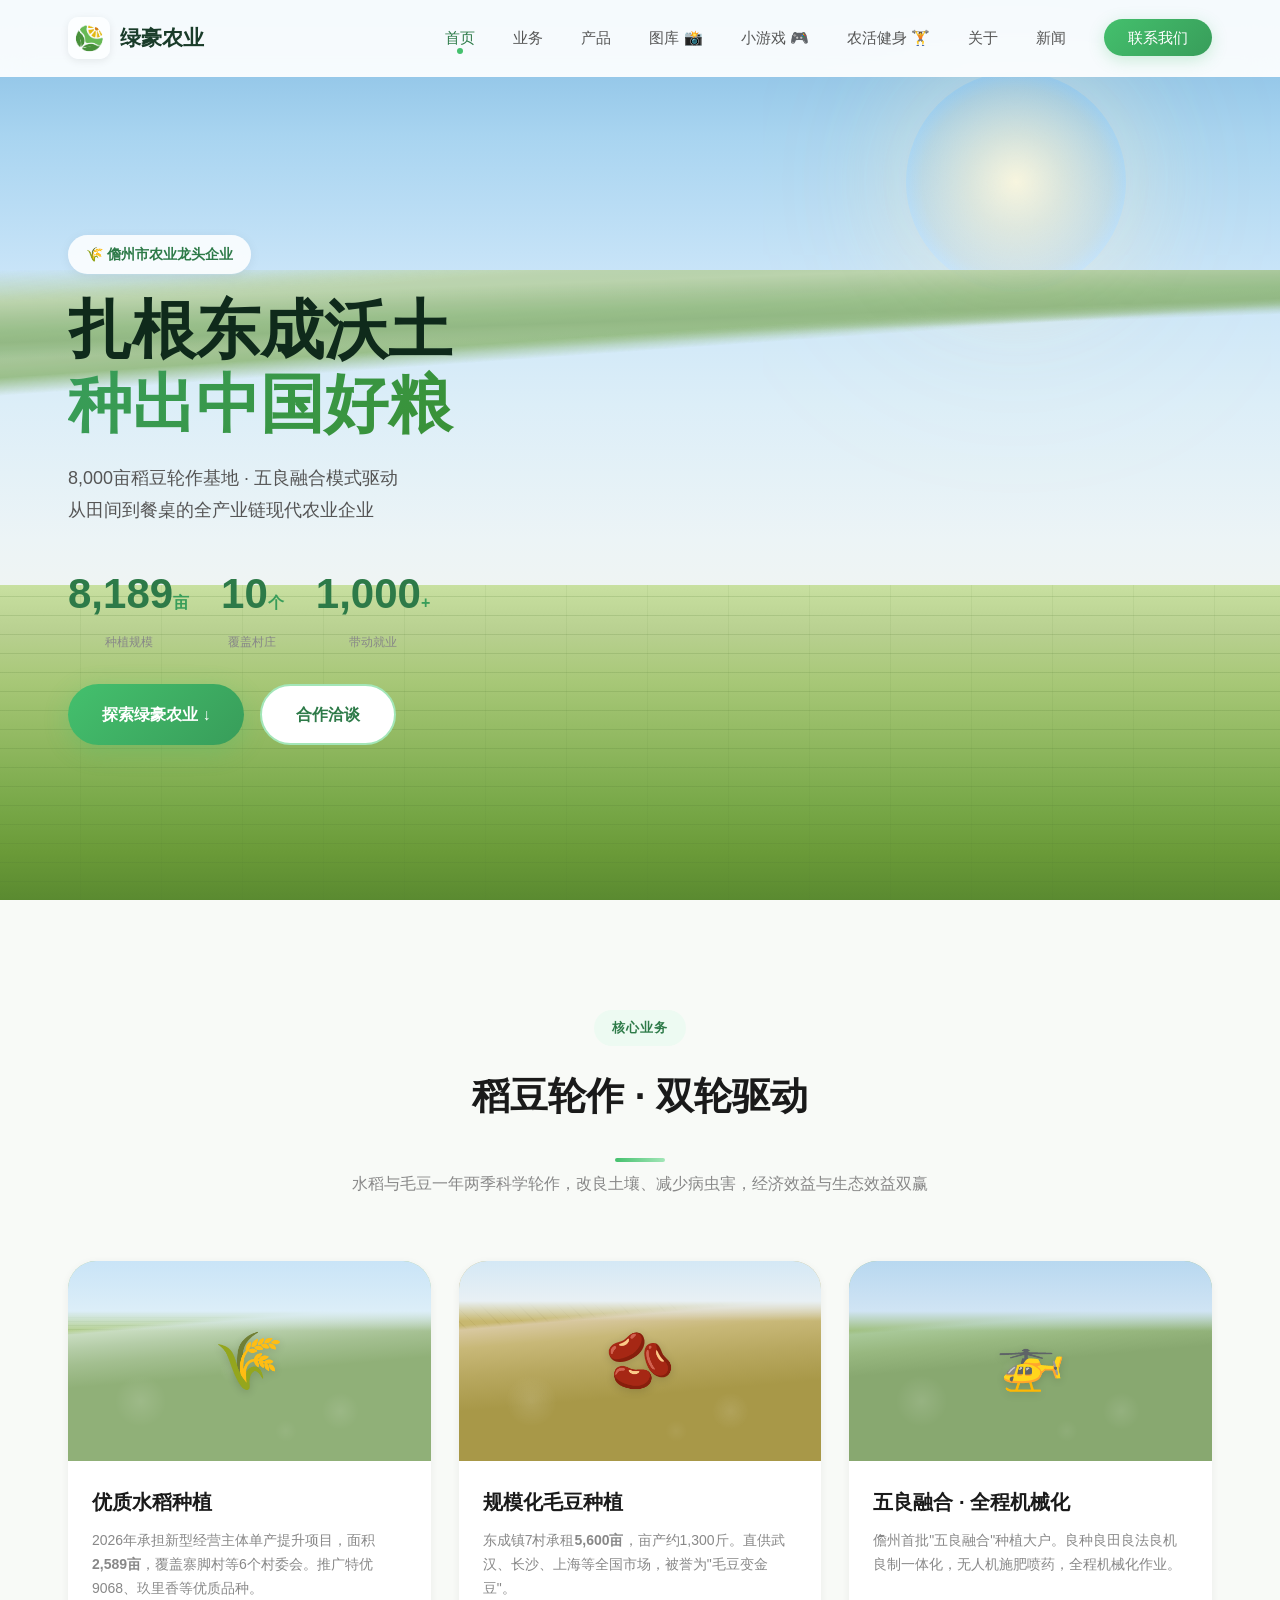
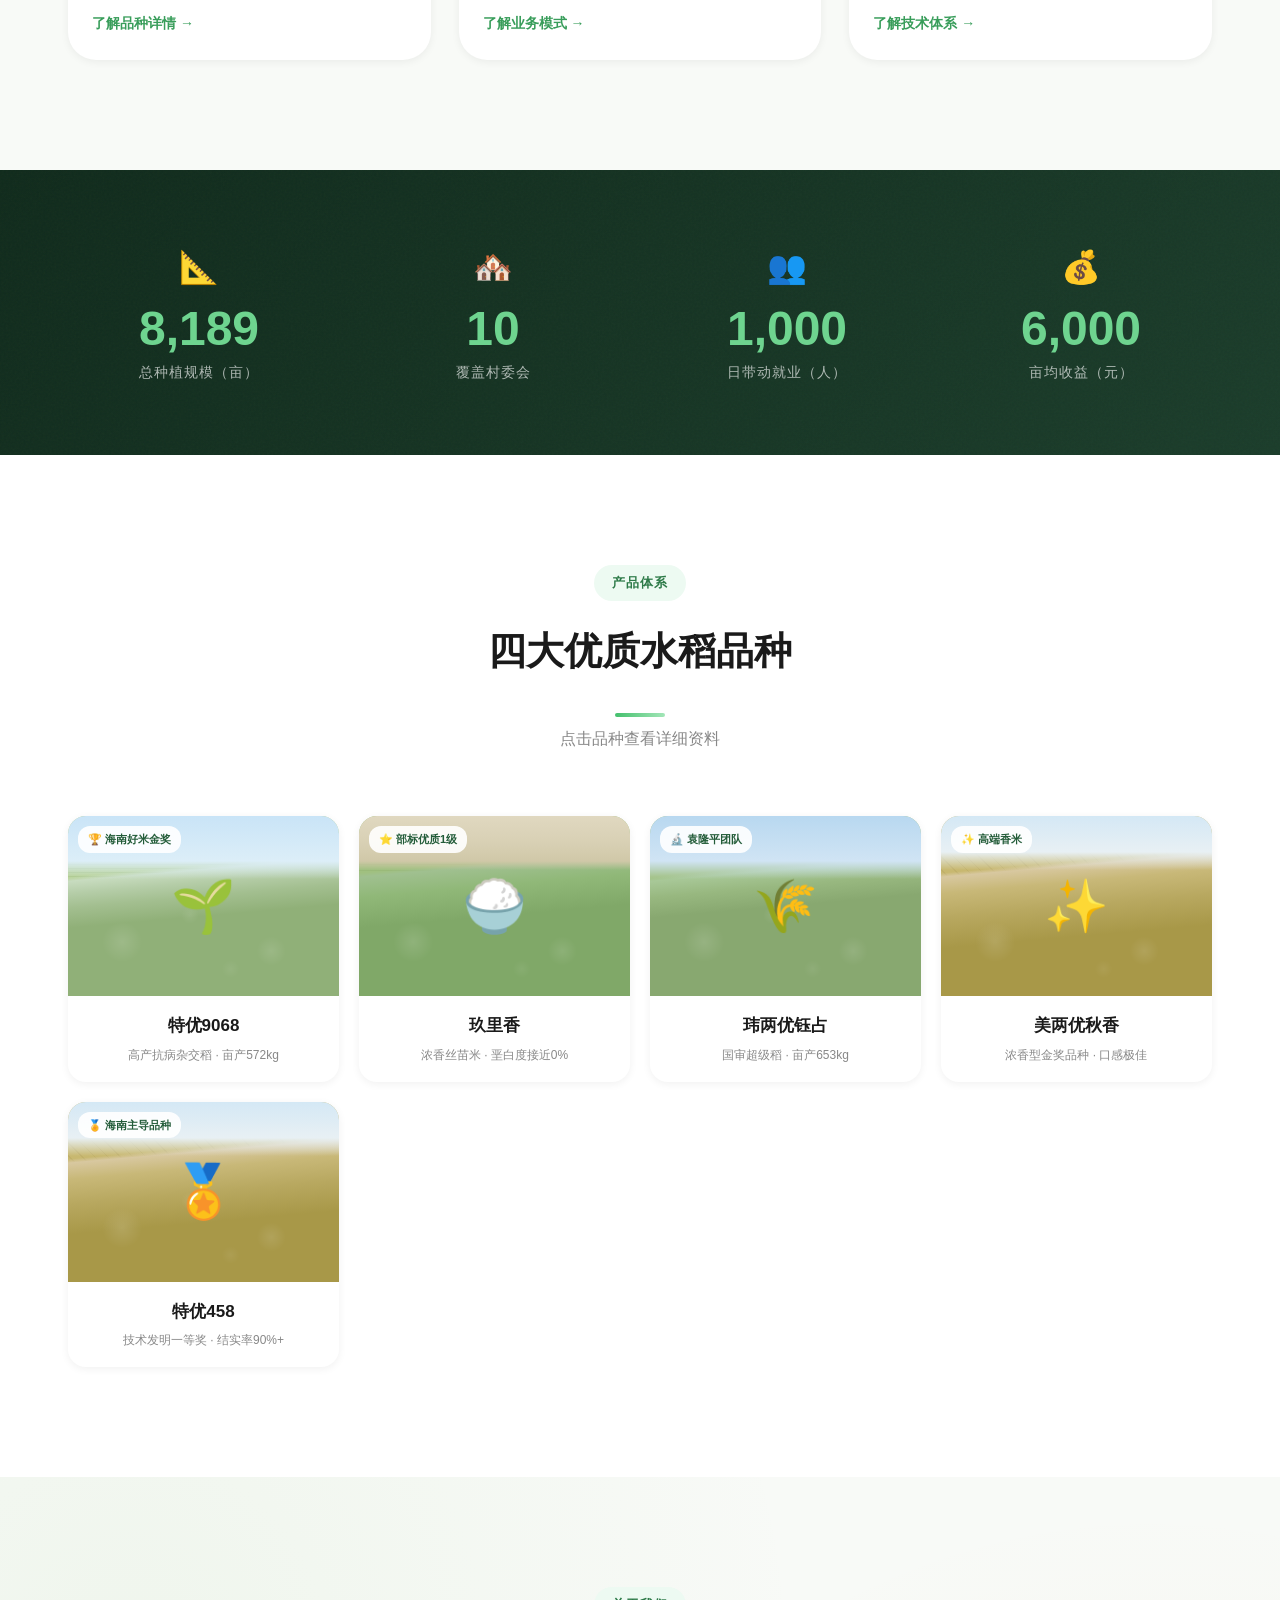
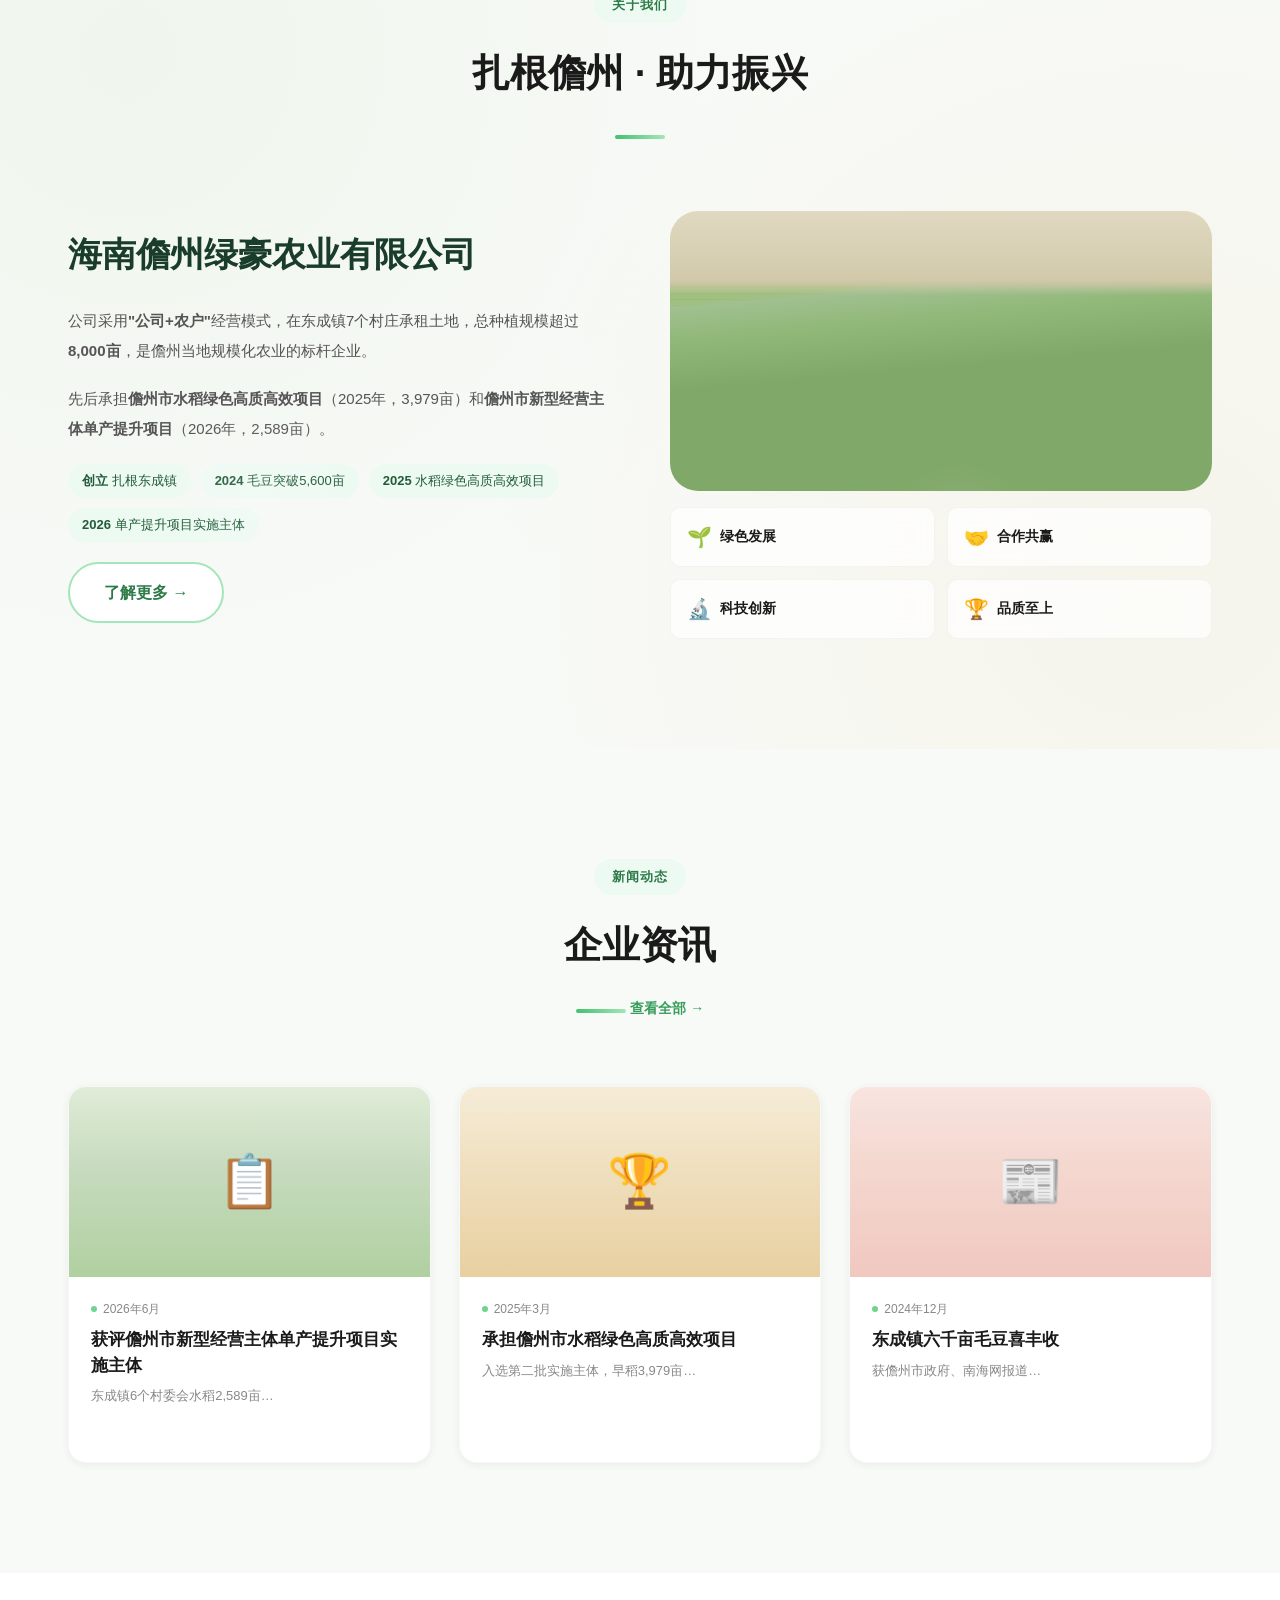
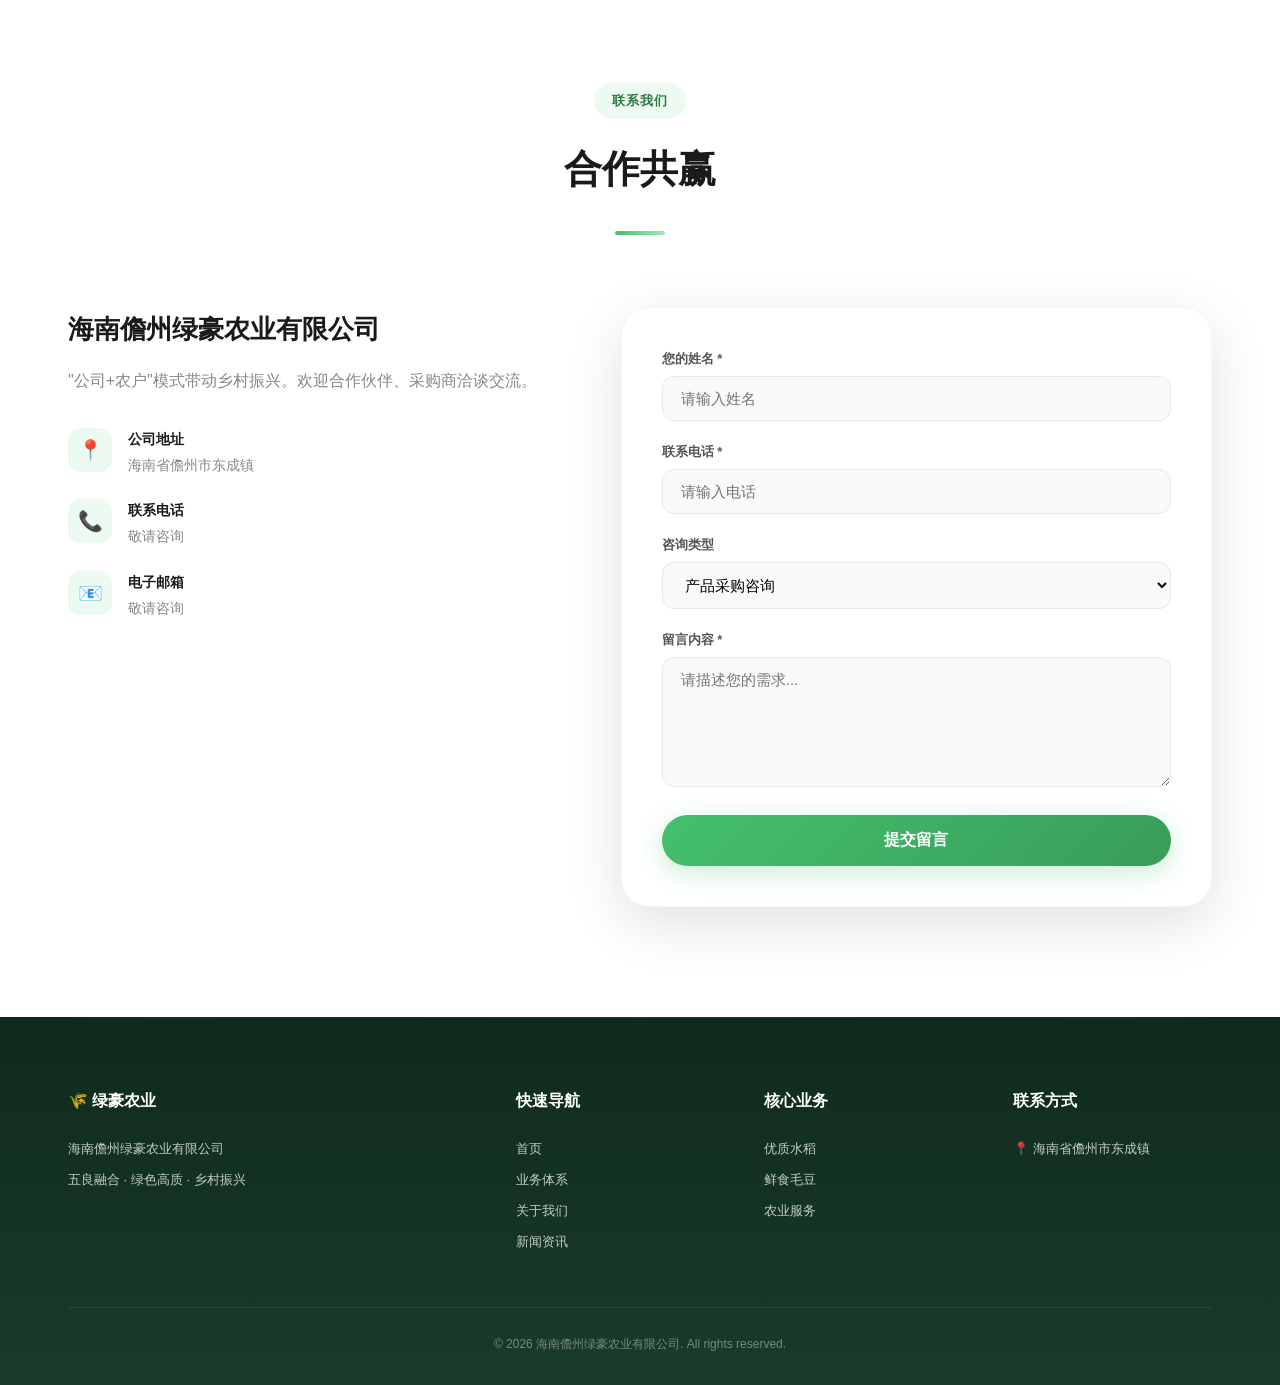
==== index.html @ 4cb30d9e "🏋️ 农活健身挑战：5种农活动作+倒计时+连击+打卡热力图" ====
<!DOCTYPE html>
<html lang="zh-CN">
<head>
<meta charset="UTF-8">
<meta name="viewport" content="width=device-width,initial-scale=1.0,maximum-scale=1.0,user-scalable=no">
<meta name="description" content="海南儋州绿豪农业有限公司，儋州东成镇现代农业企业。8,000亩稻豆轮作基地，五良融合全程机械化，政府认定水稻绿色高质高效项目实施主体。">
<meta name="keywords" content="儋州农业,绿豪农业,水稻种植,毛豆种植,稻豆轮作,海南农业公司,东成镇,五良融合,乡村振兴">
<title>海南儋州绿豪农业有限公司 — 稻豆轮作·绿色高质·乡村振兴</title>
<link rel="stylesheet" href="css/style.css">
</head>
<body>

<div class="cursor-glow"></div>

<!-- ====== NAV ====== -->
<nav class="navbar" id="navbar">
  <div class="container">
    <a href="#" class="nav-logo"><img src="images/logo.jpg" alt="绿豪农业" class="logo-img"><span>绿豪农业</span></a>
    <ul class="nav-links" id="navLinks">
      <li><a href="#hero" class="active">首页</a></li>
      <li><a href="#business">业务</a></li>
      <li><a href="#products">产品</a></li>
      <li><a href="gallery.html">图库 📸</a></li>
      <li><a href="game.html">小游戏 🎮</a></li>
      <li><a href="fitness.html">农活健身 🏋️</a></li>
      <li><a href="#about">关于</a></li>
      <li><a href="#news">新闻</a></li>
      <li><a href="#contact" class="nav-cta">联系我们</a></li>
    </ul>
    <div class="nav-toggle" id="navToggle"><span></span><span></span><span></span></div>
  </div>
</nav>

<!-- ====== HERO 全屏 ====== -->
<section class="hero-new" id="hero">
  <!-- 天空层 -->
  <div class="hero-sky"></div>
  <!-- 太阳 -->
  <div class="hero-sun"></div>
  <!-- 远山 -->
  <div class="hero-mountains"></div>
  <!-- 稻田条纹 -->
  <div class="hero-fields"></div>
  <!-- 前景内容 -->
  <div class="hero-content">
    <div class="container">
      <div class="hero-text-new">
        <div class="hero-badge">🌾 儋州市农业龙头企业</div>
        <h1>扎根东成沃土<span>种出中国好粮</span></h1>
        <p>8,000亩稻豆轮作基地 · 五良融合模式驱动<br>从田间到餐桌的全产业链现代农业企业</p>
        <div class="hero-nums">
          <div class="hn"><span class="count-up" data-to="8189">0</span><em>亩</em><small>种植规模</small></div>
          <div class="hn"><span class="count-up" data-to="10">0</span><em>个</em><small>覆盖村庄</small></div>
          <div class="hn"><span class="count-up" data-to="1000">0</span><em>+</em><small>带动就业</small></div>
        </div>
        <div class="hero-buttons">
          <a href="#business" class="btn btn-primary btn-lg">探索绿豪农业 ↓</a>
          <a href="#contact" class="btn btn-outline btn-lg">合作洽谈</a>
        </div>
      </div>
    </div>
  </div>
</section>

<!-- ====== 业务体系 ====== -->
<section class="section bg-light" id="business">
  <div class="container">
    <div class="section-header">
      <span class="tag">核心业务</span>
      <h2>稻豆轮作 · 双轮驱动</h2>
      <div class="title-accent"></div>
      <p>水稻与毛豆一年两季科学轮作，改良土壤、减少病虫害，经济效益与生态效益双赢</p>
    </div>
    <div class="business-grid">
      <div class="biz-card">
        <div class="biz-img card-bg-rice"><div class="biz-emoji">🌾</div></div>
        <div class="biz-info">
          <h3>优质水稻种植</h3>
          <p>2026年承担新型经营主体单产提升项目，面积<b>2,589亩</b>，覆盖寨脚村等6个村委会。推广特优9068、玖里香等优质品种。</p>
          <a href="products.html" class="biz-link">了解品种详情 →</a>
        </div>
      </div>
      <div class="biz-card">
        <div class="biz-img card-bg-soybean"><div class="biz-emoji">🫘</div></div>
        <div class="biz-info">
          <h3>规模化毛豆种植</h3>
          <p>东成镇7村承租<b>5,600亩</b>，亩产约1,300斤。直供武汉、长沙、上海等全国市场，被誉为"毛豆变金豆"。</p>
          <a href="products.html" class="biz-link">了解业务模式 →</a>
        </div>
      </div>
      <div class="biz-card">
        <div class="biz-img card-bg-machine"><div class="biz-emoji">🚁</div></div>
        <div class="biz-info">
          <h3>五良融合 · 全程机械化</h3>
          <p>儋州首批"五良融合"种植大户。良种良田良法良机良制一体化，无人机施肥喷药，全程机械化作业。</p>
          <a href="products.html" class="biz-link">了解技术体系 →</a>
        </div>
      </div>
    </div>
  </div>
</section>

<!-- ====== 数据看板 ====== -->
<section class="stats-bar" id="stats">
  <div class="container">
    <div class="stat-big">
      <span class="stat-icon">📐</span>
      <div class="stat-num" data-target="8189">0</div>
      <div class="stat-label">总种植规模（亩）</div>
    </div>
    <div class="stat-big">
      <span class="stat-icon">🏘️</span>
      <div class="stat-num" data-target="10">0</div>
      <div class="stat-label">覆盖村委会</div>
    </div>
    <div class="stat-big">
      <span class="stat-icon">👥</span>
      <div class="stat-num" data-target="1000">0</div>
      <div class="stat-label">日带动就业（人）</div>
    </div>
    <div class="stat-big">
      <span class="stat-icon">💰</span>
      <div class="stat-num" data-target="6000">0</div>
      <div class="stat-label">亩均收益（元）</div>
    </div>
  </div>
</section>

<!-- ====== 产品体系 ====== -->
<section class="section" id="products">
  <div class="container">
    <div class="section-header">
      <span class="tag">产品体系</span>
      <h2>四大优质水稻品种</h2>
      <div class="title-accent"></div>
      <p>点击品种查看详细资料</p>
    </div>
    <div class="variety-grid">
      <div class="variety-card" onclick="openV('teyou9068')">
        <div class="vc-img card-bg-rice"><span class="vc-tag">🏆 海南好米金奖</span><div class="vc-emoji">🌱</div></div>
        <div class="vc-info"><h3>特优9068</h3><p>高产抗病杂交稻 · 亩产572kg</p></div>
      </div>
      <div class="variety-card" onclick="openV('jiulixiang')">
        <div class="vc-img card-bg-village"><span class="vc-tag">⭐ 部标优质1级</span><div class="vc-emoji">🍚</div></div>
        <div class="vc-info"><h3>玖里香</h3><p>浓香丝苗米 · 垩白度接近0%</p></div>
      </div>
      <div class="variety-card" onclick="openV('weiliangyuzhan')">
        <div class="vc-img card-bg-machine"><span class="vc-tag">🔬 袁隆平团队</span><div class="vc-emoji">🌾</div></div>
        <div class="vc-info"><h3>玮两优钰占</h3><p>国审超级稻 · 亩产653kg</p></div>
      </div>
      <div class="variety-card" onclick="openV('meiliangyou')">
        <div class="vc-img card-bg-soybean"><span class="vc-tag">✨ 高端香米</span><div class="vc-emoji">✨</div></div>
        <div class="vc-info"><h3>美两优秋香</h3><p>浓香型金奖品种 · 口感极佳</p></div>
      </div>
      <div class="variety-card" onclick="openV('teyou458')">
        <div class="vc-img card-bg-soybean"><span class="vc-tag">🏅 海南主导品种</span><div class="vc-emoji">🏅</div></div>
        <div class="vc-info"><h3>特优458</h3><p>技术发明一等奖 · 结实率90%+</p></div>
      </div>
    </div>
  </div>
</section>

<!-- ====== 关于我们 ====== -->
<section class="section bg-farm" id="about">
  <div class="container">
    <div class="section-header">
      <span class="tag">关于我们</span>
      <h2>扎根儋州 · 助力振兴</h2>
      <div class="title-accent"></div>
    </div>
    <div class="about-grid">
      <div class="about-text">
        <h2>海南儋州绿豪农业有限公司</h2>
        <p>公司采用<b>"公司+农户"</b>经营模式，在东成镇7个村庄承租土地，总种植规模超过<b>8,000亩</b>，是儋州当地规模化农业的标杆企业。</p>
        <p>先后承担<b>儋州市水稻绿色高质高效项目</b>（2025年，3,979亩）和<b>儋州市新型经营主体单产提升项目</b>（2026年，2,589亩）。</p>
        <div class="timeline-inline">
          <div class="ti"><b>创立</b> 扎根东成镇</div>
          <div class="ti"><b>2024</b> 毛豆突破5,600亩</div>
          <div class="ti"><b>2025</b> 水稻绿色高质高效项目</div>
          <div class="ti"><b>2026</b> 单产提升项目实施主体</div>
        </div>
        <a href="about.html" class="btn btn-outline">了解更多 →</a>
      </div>
      <div class="about-visual">
        <div class="about-img card-bg-village"></div>
        <div class="about-values">
          <div class="av"><span>🌱</span> 绿色发展</div>
          <div class="av"><span>🤝</span> 合作共赢</div>
          <div class="av"><span>🔬</span> 科技创新</div>
          <div class="av"><span>🏆</span> 品质至上</div>
        </div>
      </div>
    </div>
  </div>
</section>

<!-- ====== 新闻 ====== -->
<section class="section bg-light" id="news">
  <div class="container">
    <div class="section-header">
      <span class="tag">新闻动态</span>
      <h2>企业资讯</h2>
      <div class="title-accent"></div>
      <a href="news.html" class="view-all">查看全部 →</a>
    </div>
    <div class="news-grid">
      <div class="news-card" onclick="location.href='news.html'">
        <div class="img card-bg-news1">📋</div>
        <div class="info"><div class="date">2026年6月</div><h3>获评儋州市新型经营主体单产提升项目实施主体</h3><p>东成镇6个村委会水稻2,589亩…</p><span class="read-more">阅读详情 →</span></div>
      </div>
      <div class="news-card" onclick="location.href='news.html'">
        <div class="img card-bg-news2">🏆</div>
        <div class="info"><div class="date">2025年3月</div><h3>承担儋州市水稻绿色高质高效项目</h3><p>入选第二批实施主体，早稻3,979亩…</p><span class="read-more">阅读详情 →</span></div>
      </div>
      <div class="news-card" onclick="location.href='news.html'">
        <div class="img card-bg-news3">📰</div>
        <div class="info"><div class="date">2024年12月</div><h3>东成镇六千亩毛豆喜丰收</h3><p>获儋州市政府、南海网报道…</p><span class="read-more">阅读详情 →</span></div>
      </div>
    </div>
  </div>
</section>

<!-- ====== 联系我们 ====== -->
<section class="section" id="contact">
  <div class="container">
    <div class="section-header">
      <span class="tag">联系我们</span>
      <h2>合作共赢</h2>
      <div class="title-accent"></div>
    </div>
    <div class="contact-grid">
      <div class="contact-info">
        <h3>海南儋州绿豪农业有限公司</h3>
        <p>"公司+农户"模式带动乡村振兴。欢迎合作伙伴、采购商洽谈交流。</p>
        <div class="contact-item"><div class="icon">📍</div><div class="text"><h4>公司地址</h4><p>海南省儋州市东成镇</p></div></div>
        <div class="contact-item"><div class="icon">📞</div><div class="text"><h4>联系电话</h4><p>敬请咨询</p></div></div>
        <div class="contact-item"><div class="icon">📧</div><div class="text"><h4>电子邮箱</h4><p>敬请咨询</p></div></div>
      </div>
      <form class="contact-form" onsubmit="event.preventDefault();this.reset();alert('感谢您的留言，我们将尽快回复！')">
        <div class="form-group"><label>您的姓名 *</label><input type="text" required placeholder="请输入姓名"></div>
        <div class="form-group"><label>联系电话 *</label><input type="tel" required placeholder="请输入电话"></div>
        <div class="form-group"><label>咨询类型</label><select><option>产品采购咨询</option><option>技术合作</option><option>媒体报道</option><option>其他</option></select></div>
        <div class="form-group"><label>留言内容 *</label><textarea required placeholder="请描述您的需求..."></textarea></div>
        <button type="submit" class="btn btn-primary" style="width:100%;justify-content:center;">提交留言</button>
      </form>
    </div>
  </div>
</section>

<!-- Footer -->
<footer class="footer">
  <div class="container">
    <div class="footer-grid">
      <div><h4>🌾 绿豪农业</h4><p>海南儋州绿豪农业有限公司<br>五良融合 · 绿色高质 · 乡村振兴</p></div>
      <div><h4>快速导航</h4><p><a href="#hero">首页</a></p><p><a href="#business">业务体系</a></p><p><a href="#about">关于我们</a></p><p><a href="news.html">新闻资讯</a></p></div>
      <div><h4>核心业务</h4><p><a href="products.html">优质水稻</a></p><p><a href="products.html">鲜食毛豆</a></p><p><a href="products.html">农业服务</a></p></div>
      <div><h4>联系方式</h4><p>📍 海南省儋州市东成镇</p></div>
    </div>
    <div class="footer-bottom">&copy; 2026 海南儋州绿豪农业有限公司. All rights reserved.</div>
  </div>
</footer>

<!-- 品种弹窗 -->
<div class="modal-overlay" id="vOverlay" onclick="closeV(event)">
  <div class="modal-box" onclick="event.stopPropagation()">
    <button class="modal-close" onclick="closeV()">&times;</button>
    <h2 id="vTitle"></h2><div class="modal-date" id="vSubtitle"></div>
    <div class="modal-body" id="vBody"></div><div class="modal-source" id="vSource"></div>
  </div>
</div>

<script src="js/main.js"></script>
<script>
const vd={
  teyou9068:{title:'特优9068 — 海南好米金奖品种',subtitle:'籼型三系杂交稻 | 粤审稻20210028 | 广东华茂×广东农科院',body:'<p><b>品种概况：</b>感温型籼型三系杂交水稻，亲本龙特浦A×广恢9068。获评<b>"海南好米"金奖品种</b>，三亚市农业主导品种。</p><p><b>🌾 特征：</b>全生育期123~128天，株高104~113cm，穗长21.5cm，每穗136~138粒，结实率85%+，千粒重27克。抗稻瘟病，中抗白叶枯。</p><p><b>📊 产量：</b>广东区试亩产446~508kg，海南示范测产<b>572.6kg</b>。</p><p><b>💡 优势：</b>常规管理即可，适合机械化种植。田间长势旺盛，成穗率高，熟色好。</p>',source:'来源：广东省农业科学院、中国水稻品种数据库'},
  jiulixiang:{title:'玖里香 — 部标优质1级浓香丝苗米',subtitle:'籼型常规水稻 | 琼审稻2023011 | 中国种子集团×广东农科院',body:'<p><b>品种概况：</b>籼型常规水稻，亲本南泰香占×南桂占。获评<b>第五届"海南好米"金奖</b>，部标优质1级。</p><p><b>🍚 米质核心亮点：</b>垩白度<b>接近0%</b>，米粒晶莹剔透。长宽比4.2，典型丝苗米。香味物质2-AP高达<b>214μg/kg</b>，香气浓郁持久。食味品鉴<b>86.6分</b>，米饭颗粒分明、软硬适中。</p><p><b>📊 产量：</b>广东区试亩产420~443kg，比对照<b>增产9%~11%</b>。</p><p><b>🛡️ 抗性：</b>抗稻瘟病强，抗倒伏。注意防治白叶枯病。</p>',source:'来源：广东省农业农村厅、国家农作物品种审定委员会'},
  weiliangyuzhan:{title:'玮两优钰占 — 袁隆平团队国审超级稻',subtitle:'籼型两系杂交稻 | 国审稻20232005 | 袁隆平农业高科技',body:'<p><b>品种概况：</b>由<b>袁隆平农业高科技</b>培育，亲本华玮338S×钰占。入选<b>2025年百项重大农业科技成果</b>。</p><p><b>🌾 特征：</b>早稻生育期127天，株高119cm，穗长24cm，每穗143~158粒，千粒重25克。</p><p><b>📊 产量：</b>华南早稻亩产<b>525.8kg</b>，长江上游中稻亩产<b>653.3kg</b>，长江中下游亩产<b>637.4kg</b>（增产4.9%）。</p><p><b>🍚 米质：</b>国标二级，整精米率62%~68%，垩白度1.7%~3%，透明度1级。</p><p><b>💡 亮点：</b>覆盖三大稻区，适应性极广。2025年入选全国百项重大农业科技成果。</p>',source:'来源：袁隆平农业高科技、国家农作物品种审定委员会'},
  meiliangyou:{title:'美两优秋香 — 海南好米金奖浓香品种',subtitle:'籼型两系杂交稻 | 琼审稻2023003 | 广州优能达稻米科技',body:'<p><b>品种概况：</b>籼型两系杂交水稻，亲本美香93S×优能秋香。连续多年获评<b>"海南好米"金奖</b>，三亚市农业主导品种。</p><p><b>🍚 米质核心：</b><b>纯米香味非常浓郁</b>，食味品质突出。直链淀粉15.5%，软糯中不失嚼劲。吃后润味甘甜，部颁优质香米2级。</p><p><b>📊 产量：</b>海南晚造亩产346~449kg，属优质偏低产类型。2025年绿豪农业示范区种植12亩。</p><p><b>💡 定位：</b>产量不突出但<b>米香浓郁、口感极佳</b>，高端市场竞争力强，适合品牌溢价。</p>',source:'来源：海南省农业农村厅、广州优能达稻米科技'},
  teyou458:{title:'特优458 — 海南省技术发明一等奖',subtitle:'籼型三系杂交稻 | 琼审稻2010015 | 海南省农科院粮作所',body:'<p><b>品种概况：</b>亲本龙特甫A×R458。2010年海南审定，2021年扩季审定<b>早晚稻兼用</b>。2023年入选<b>海南省农业主导品种</b>。荣获<b>2020年度海南省技术发明一等奖</b>。</p><p><b>🌾 特征：</b>全生育期121~142天，株高105cm，结实率<b>90.7%</b>（极高）。耐热、耐荫、抗稻瘟病，具有较好耐盐性。</p><p><b>📊 产量：</b>早造亩产500~515kg，高产田块<b>750kg/亩以上</b>。2025年绿豪农业示范区种植<b>374.5亩</b>。</p><p><b>💡 地位：</b>海南自主选育早稻播种面积最大组合，已推广至文昌、定安、琼海、儋州、昌江等市县及广东、广西。</p>',source:'来源：海南省科技厅、海南省农科院、中国水稻品种数据库'}
};
function openV(id){const v=vd[id];if(!v)return;document.getElementById('vTitle').textContent=v.title;document.getElementById('vSubtitle').textContent=v.subtitle;document.getElementById('vBody').innerHTML=v.body;document.getElementById('vSource').textContent=v.source||'';document.getElementById('vOverlay').classList.add('open');document.body.style.overflow='hidden'}
function closeV(e){if(e&&e.target!==document.getElementById('vOverlay'))return;document.getElementById('vOverlay').classList.remove('open');document.body.style.overflow=''}
document.addEventListener('keydown',e=>{if(e.key==='Escape')closeV()});
</script>
</body>
</html>
---- css/style.css ----
/* ============================================
   海南儋州绿豪农业 — 旗舰版官网样式
   ============================================ */

:root {
  --green-950: #0f2a1b;
  --green-900: #1a3c2a;
  --green-800: #235c39;
  --green-700: #2d7a48;
  --green-600: #389d5a;
  --green-500: #44c06d;
  --green-400: #6ed48f;
  --green-300: #a3e6b8;
  --green-200: #d3f4de;
  --green-100: #edfaf2;
  --gold-600: #b87a1a;
  --gold-500: #d4982b;
  --gold-400: #e8b84b;
  --gold-300: #f2d68b;
  --gold-200: #faeec9;
  --gold-100: #fdf8ed;
  --text-primary: #1a1a1a;
  --text-secondary: #555;
  --text-light: #888;
  --bg-white: #ffffff;
  --bg-light: #f8faf7;
  --radius-sm: 10px;
  --radius-md: 18px;
  --radius-lg: 28px;
  --shadow-sm: 0 2px 8px rgba(0,0,0,0.06);
  --shadow-md: 0 8px 32px rgba(0,0,0,0.08);
  --shadow-lg: 0 16px 56px rgba(0,0,0,0.12);
  --shadow-gold: 0 8px 32px rgba(212,152,43,0.2);
  --font-display: 'PingFang SC', 'Microsoft YaHei', 'Noto Sans SC', sans-serif;
  --font-body: 'PingFang SC', 'Microsoft YaHei', 'Noto Sans SC', sans-serif;
}

/* ===== Reset ===== */
*,*::before,*::after{box-sizing:border-box;margin:0;padding:0}
html{scroll-behavior:smooth;overflow-x:hidden}
body{font-family:var(--font-body);color:var(--text-primary);background:var(--bg-white);line-height:1.7;-webkit-font-smoothing:antialiased;overflow-x:hidden}
a{text-decoration:none;color:inherit}
ul{list-style:none}
img{max-width:100%;display:block}
.container{max-width:1200px;margin:0 auto;padding:0 28px}

/* ===== 鼠标光晕跟随 ===== */
.cursor-glow{position:fixed;pointer-events:none;z-index:9998;width:400px;height:400px;border-radius:50%;background:radial-gradient(circle,rgba(68,192,109,0.06) 0%,transparent 70%);transform:translate(-50%,-50%);transition:opacity .3s;opacity:0}
.cursor-glow.active{opacity:1}

/* ===== 粒子背景 ===== */
.particles{position:fixed;inset:0;z-index:0;pointer-events:none}
.particle{position:absolute;border-radius:50%;animation:floatUp linear infinite;opacity:0}
@keyframes floatUp{0%{opacity:0;transform:translateY(0) rotate(0deg)}10%{opacity:1}90%{opacity:1}100%{opacity:0;transform:translateY(-100vh) rotate(720deg)}}

/* ===== Navbar ===== */
.navbar{position:fixed;top:0;left:0;right:0;z-index:1000;background:rgba(255,255,255,.92);backdrop-filter:blur(16px);border-bottom:1px solid transparent;transition:all .4s ease}
.navbar.scrolled{border-bottom-color:rgba(0,0,0,.05);box-shadow:0 2px 24px rgba(0,0,0,.06)}
.navbar .container{display:flex;align-items:center;justify-content:space-between;height:76px}
.nav-logo{display:flex;align-items:center;gap:10px;font-size:21px;font-weight:700;color:var(--green-900);font-family:var(--font-display);transition:transform .3s}
.nav-logo:hover{transform:scale(1.03)}
.nav-logo .logo-icon{width:42px;height:42px;background:linear-gradient(135deg,var(--green-500),var(--green-700));border-radius:12px;display:flex;align-items:center;justify-content:center;color:#fff;font-size:21px;box-shadow:0 4px 16px rgba(68,192,109,.3)}
.nav-logo .logo-img{width:42px;height:42px;border-radius:10px;object-fit:contain;box-shadow:0 2px 8px rgba(0,0,0,.08)}
.nav-links{display:flex;align-items:center;gap:38px}
.nav-links a{font-size:15px;color:var(--text-secondary);font-weight:500;transition:color .25s;position:relative}
.nav-links a:hover,.nav-links a.active{color:var(--green-700)}
.nav-links a.active::after{content:'';position:absolute;bottom:-8px;left:50%;transform:translateX(-50%);width:6px;height:6px;background:var(--green-500);border-radius:50%}
.nav-cta{background:linear-gradient(135deg,var(--green-500),var(--green-600));color:#fff!important;padding:10px 24px!important;border-radius:24px;transition:all .3s!important;box-shadow:0 4px 16px rgba(68,192,109,.25)}
.nav-cta:hover{transform:translateY(-2px);box-shadow:0 6px 24px rgba(68,192,109,.35)!important;background:linear-gradient(135deg,var(--green-600),var(--green-700))!important}
.nav-toggle{display:none;flex-direction:column;gap:5px;cursor:pointer;padding:4px;z-index:1001}
.nav-toggle span{width:26px;height:2px;background:var(--green-900);border-radius:2px;transition:all .3s}

/* Rice field stripe pattern */
.bg-rice-stripes {
  background-color: #e8f0e0;
  background-image:
    repeating-linear-gradient(0deg, transparent, transparent 8px, rgba(139,195,120,0.15) 8px, rgba(139,195,120,0.15) 9px),
    repeating-linear-gradient(90deg, transparent, transparent 40px, rgba(120,180,100,0.06) 40px, rgba(120,180,100,0.06) 41px);
}

/* Section wave divider */
.section-wave {
  position: absolute; left: 0; right: 0; z-index: 1; pointer-events: none;
  line-height: 0;
}
.section-wave.top { top: -2px; }
.section-wave.bottom { bottom: -2px; }
.section-wave svg { width: 100%; height: 60px; display: block; }
@media(max-width:768px){ .section-wave svg { height: 30px; } }

/* ===== Hero New: Full CSS Landscape ===== */
.hero-new{position:relative;min-height:100vh;overflow:hidden;display:flex;align-items:center}
/* Sky */
.hero-sky{position:absolute;inset:0;
  background:linear-gradient(180deg,#7eb8e0 0%,#a8d4f0 15%,#c8e4f8 30%,#dceef8 45%,#ecf4f6 60%,#f8f4ec 80%,#f0ecd8 100%);
  z-index:0}
/* Sun */
.hero-sun{position:absolute;top:8%;right:12%;width:220px;height:220px;border-radius:50%;z-index:1;pointer-events:none;
  background:radial-gradient(circle,rgba(255,248,220,.9) 0%,rgba(255,240,200,.5) 30%,rgba(255,220,150,.15) 60%,transparent 70%);
  box-shadow:0 0 100px rgba(255,240,200,.4),0 0 300px rgba(255,220,150,.15);
  animation:sunPulse 4s ease-in-out infinite}
@keyframes sunPulse{0%,100%{box-shadow:0 0 100px rgba(255,240,200,.4),0 0 300px rgba(255,220,150,.15)}50%{box-shadow:0 0 140px rgba(255,240,200,.55),0 0 360px rgba(255,220,150,.25)}}
/* Mountains */
.hero-mountains{position:absolute;bottom:30%;left:0;right:0;height:40%;z-index:2;pointer-events:none;
  background:
    /* 远山轮廓 */
    linear-gradient(178deg,transparent 0%,#b8d0a0 8%,#a0c088 12%,#90b878 15%,#88b070 18%,transparent 22%),
    linear-gradient(175deg,transparent 0%,transparent 5%,#c0d8b0 10%,#a8c898 14%,#98c088 17%,transparent 20%),
    /* 中景 */
    linear-gradient(176deg,transparent 12%,#b0c898 16%,#a0c088 20%,#90b878 24%,transparent 28%),
    linear-gradient(177deg,transparent 8%,#c8dcb8 13%,#b8d0a8 17%,#a8c898 21%,transparent 25%);
  opacity:.85}
/* Rice fields */
.hero-fields{position:absolute;bottom:0;left:0;right:0;height:35%;z-index:3;pointer-events:none;
  background:
    /* 横向田埂 */
    repeating-linear-gradient(0deg,transparent,transparent 18px,rgba(80,120,50,.18) 18px,rgba(80,120,50,.18) 19px),
    /* 纵向分割 */
    repeating-linear-gradient(90deg,transparent,transparent 80px,rgba(80,120,50,.08) 80px,rgba(80,120,50,.08) 81px),
    /* 稻田颜色 */
    linear-gradient(0deg,#5a8a30 0%,#6a9a38 15%,#78a848 30%,#90b860 50%,#a8c878 70%,#b8d090 85%,#c8e0a0 100%)}

/* Hero content overlay */
.hero-content{position:relative;z-index:10;width:100%;padding:180px 0 100px}
.hero-text-new{max-width:660px}
.hero-badge{display:inline-block;padding:8px 18px;background:rgba(255,255,255,.85);backdrop-filter:blur(8px);border-radius:24px;font-size:14px;font-weight:600;color:var(--green-700);margin-bottom:20px;box-shadow:0 2px 12px rgba(0,0,0,.06)}
.hero-text-new h1{font-size:clamp(36px,6vw,64px);font-weight:800;line-height:1.15;color:var(--green-950);margin-bottom:20px}
.hero-text-new h1 span{display:block;background:linear-gradient(135deg,var(--green-600),#3a8a20);-webkit-background-clip:text;-webkit-text-fill-color:transparent;background-clip:text}
.hero-text-new>p{font-size:clamp(15px,2vw,18px);color:var(--text-secondary);margin-bottom:32px;line-height:1.8;max-width:480px}
/* Hero number row */
.hero-nums{display:flex;gap:32px;margin-bottom:32px;flex-wrap:wrap}
.hn{text-align:center}
.hn span{font-size:clamp(28px,4vw,42px);font-weight:800;color:var(--green-700);font-family:var(--font-display)}
.hn em{font-style:normal;font-size:16px;color:var(--green-600);font-weight:600}
.hn small{display:block;font-size:12px;color:var(--text-light);margin-top:2px}
.btn-lg{padding:18px 38px;font-size:17px}

/* ===== Business cards ===== */
.business-grid{display:grid;grid-template-columns:repeat(3,1fr);gap:28px}
.biz-card{background:#fff;border-radius:var(--radius-lg);overflow:hidden;box-shadow:var(--shadow-sm);transition:all .45s;display:flex;flex-direction:column}
.biz-card:hover{transform:translateY(-6px);box-shadow:var(--shadow-lg)}
.biz-img{height:200px;position:relative;overflow:hidden}
.biz-emoji{position:absolute;inset:0;display:flex;align-items:center;justify-content:center;font-size:56px;z-index:2;text-shadow:0 2px 8px rgba(0,0,0,.15);transition:transform .5s}
.biz-card:hover .biz-emoji{transform:scale(1.15)}
.biz-info{padding:24px;flex:1;display:flex;flex-direction:column}
.biz-info h3{font-size:20px;font-weight:600;margin-bottom:10px}
.biz-info p{font-size:14px;color:var(--text-light);line-height:1.7;flex:1;margin-bottom:12px}
.biz-link{font-size:14px;color:var(--green-600);font-weight:600;margin-top:auto}
.biz-link:hover{color:var(--green-700)}

/* ===== Stats big ===== */
.stats-bar{padding:60px 0}
.stat-big{text-align:center;transition:transform .4s}
.stat-big:hover{transform:translateY(-4px)}
.stat-big .stat-icon{font-size:32px;display:block;margin-bottom:8px}
.stat-big .stat-num{font-size:48px;font-weight:800;color:var(--green-400);font-family:var(--font-display);line-height:1.2}
.stat-big .stat-label{color:rgba(255,255,255,.65);font-size:14px;margin-top:4px;letter-spacing:1px}

/* ===== Variety cards ===== */
.variety-grid{display:grid;grid-template-columns:repeat(4,1fr);gap:20px}
.variety-card{background:#fff;border-radius:var(--radius-md);overflow:hidden;box-shadow:var(--shadow-sm);cursor:pointer;transition:all .4s}
.variety-card:hover{transform:translateY(-6px);box-shadow:var(--shadow-lg)}
.vc-img{height:180px;position:relative;overflow:hidden}
.vc-tag{position:absolute;top:10px;left:10px;z-index:3;background:rgba(255,255,255,.9);padding:4px 10px;border-radius:12px;font-size:11px;font-weight:600;color:var(--green-800);backdrop-filter:blur(4px)}
.vc-emoji{position:absolute;inset:0;display:flex;align-items:center;justify-content:center;font-size:52px;z-index:2;transition:transform .4s}
.variety-card:hover .vc-emoji{transform:scale(1.15)}
.vc-info{padding:16px;text-align:center}
.vc-info h3{font-size:17px;font-weight:600;margin-bottom:4px}
.vc-info p{font-size:12px;color:var(--text-light)}

/* ===== About visual ===== */
.about-visual{display:flex;flex-direction:column;gap:16px}
.about-img{width:100%;height:280px;border-radius:var(--radius-lg);overflow:hidden}
.about-values{display:grid;grid-template-columns:1fr 1fr;gap:12px}
.av{background:rgba(255,255,255,.7);backdrop-filter:blur(8px);padding:12px 16px;border-radius:10px;font-size:14px;font-weight:600;display:flex;align-items:center;gap:8px;border:1px solid rgba(0,0,0,.04)}
.av span{font-size:20px}
.timeline-inline{display:flex;flex-wrap:wrap;gap:10px;margin:20px 0}
.ti{padding:6px 14px;background:var(--green-100);border-radius:20px;font-size:13px;color:var(--green-800)}
.view-all{display:inline-block;font-size:14px;color:var(--green-600);font-weight:600;margin-top:6px}
.view-all:hover{text-decoration:underline}

/* ===== Backgrounds light ===== */
.bg-light{background:var(--bg-light)}

/* ===== Responsive ===== */
@media(max-width:1024px){
  .business-grid{grid-template-columns:1fr}
  .variety-grid{grid-template-columns:repeat(2,1fr)}
  .about-grid{grid-template-columns:1fr}
}
@media(max-width:768px){
  .hero-sun{width:120px;height:120px;top:5%;right:5%}
  .hero-mountains{bottom:25%;height:30%}
  .hero-fields{height:28%}
  .hero-nums{gap:20px}
  .hn span{font-size:32px}
  .variety-grid{grid-template-columns:1fr 1fr}
  .about-visual{order:-1}
}
@media(max-width:480px){
  .hero-content{padding:140px 0 60px}
  .hero-nums{justify-content:center}
  .variety-grid{grid-template-columns:1fr}
  .about-values{grid-template-columns:1fr 1fr}
}

/* ===== Hero ===== */
.hero{
  min-height:100vh;display:flex;align-items:center;position:relative;overflow:hidden;
  background:
    /* 天空渐变 */
    linear-gradient(180deg, #e8f2f8 0%, #f0f6ec 30%, #e6f0dc 55%, #dce8cc 75%, #f5f0e5 100%);
}
/* 稻田条纹纹理 */
.hero::before{
  content:'';position:absolute;bottom:0;left:0;right:0;height:55%;z-index:0;pointer-events:none;
  background:
    /* 田埂横线 */
    repeating-linear-gradient(0deg, transparent, transparent 14px, rgba(100,140,70,0.12) 14px, rgba(100,140,70,0.12) 15px),
    /* 田埂竖线 */
    repeating-linear-gradient(90deg, transparent, transparent 60px, rgba(100,140,70,0.06) 60px, rgba(100,140,70,0.06) 61px),
    /* 稻田绿色渐变 */
    linear-gradient(0deg, rgba(120,180,80,0.2) 0%, rgba(160,210,120,0.1) 40%, transparent 100%);
}
/* 阳光光晕 */
.hero::after{
  content:'';position:absolute;top:8%;right:10%;width:500px;height:500px;z-index:0;pointer-events:none;
  background:radial-gradient(circle, rgba(255,240,200,0.25) 0%, rgba(255,220,150,0.08) 40%, transparent 70%);
  border-radius:50%;
}
.hero .container{display:grid;grid-template-columns:1fr 1fr;gap:60px;align-items:center;padding-top:76px;position:relative;z-index:1}
.hero-text h1{font-size:56px;font-weight:800;line-height:1.15;color:var(--green-950);font-family:var(--font-display);margin-bottom:24px}
.hero-text h1 span{background:linear-gradient(135deg,var(--green-600),var(--green-500));-webkit-background-clip:text;-webkit-text-fill-color:transparent;background-clip:text}
.hero-text > p{font-size:18px;color:var(--text-secondary);margin-bottom:40px;max-width:460px;line-height:1.9}
.hero-buttons{display:flex;gap:16px}
.btn{display:inline-flex;align-items:center;gap:8px;padding:15px 34px;border-radius:50px;font-size:16px;font-weight:600;cursor:pointer;transition:all .35s;border:none;font-family:var(--font-body);position:relative;overflow:hidden}
.btn::after{content:'';position:absolute;inset:0;background:linear-gradient(135deg,rgba(255,255,255,.2),transparent);opacity:0;transition:opacity .3s}
.btn:hover::after{opacity:1}
.btn-primary{background:linear-gradient(135deg,var(--green-500),var(--green-600));color:#fff;box-shadow:0 6px 24px rgba(68,192,109,.3)}
.btn-primary:hover{transform:translateY(-3px);box-shadow:0 10px 36px rgba(68,192,109,.4)}
.btn-outline{background:#fff;color:var(--green-700);border:2px solid var(--green-300)}
.btn-outline:hover{border-color:var(--green-500);background:var(--green-100);transform:translateY(-3px)}

/* Hero visual */
.hero-visual{position:relative;display:flex;align-items:center;justify-content:center;min-height:400px}
.hero-card{background:rgba(255,255,255,.85);backdrop-filter:blur(20px);border-radius:var(--radius-lg);padding:40px;box-shadow:0 20px 64px rgba(0,0,0,.08);position:relative;z-index:2;width:100%;max-width:440px;border:1px solid rgba(255,255,255,.8);animation:heroCardIn .8s ease}
@keyframes heroCardIn{from{opacity:0;transform:translateY(30px)}to{opacity:1;transform:translateY(0)}}
.hero-card .card-tag{display:inline-block;padding:6px 14px;background:var(--green-100);border-radius:20px;font-size:12px;color:var(--green-700);font-weight:600;margin-bottom:20px}
.hero-card .stats{display:grid;grid-template-columns:1fr 1fr;gap:16px;margin-top:20px}
.hero-card .stat{text-align:center;padding:18px 12px;background:linear-gradient(135deg,var(--green-100),#f5faf6);border-radius:var(--radius-sm);transition:all .4s;position:relative;overflow:hidden}
.hero-card .stat::after{content:'';position:absolute;top:-50%;left:-50%;width:200%;height:200%;background:linear-gradient(45deg,transparent 30%,rgba(255,255,255,.4) 50%,transparent 70%);transform:translateX(-100%);transition:transform .6s}
.hero-card .stat:hover::after{transform:translateX(100%)}
.hero-card .stat:hover{transform:translateY(-3px);box-shadow:var(--shadow-md)}
.hero-card .stat .num{font-size:30px;color:var(--green-700);font-weight:800;font-family:var(--font-display)}
.hero-card .stat .label{font-size:12px;color:var(--text-light);margin-top:2px}
.hero-float{position:absolute;border-radius:50%;z-index:1;animation:heroPulse 6s ease-in-out infinite}
.hero-float.img1{top:-40px;right:-30px;width:200px;height:200px;background:linear-gradient(135deg,#d4e8d8,#a8d5b0);animation-delay:0s}
.hero-float.img2{bottom:-50px;left:-40px;width:160px;height:160px;background:linear-gradient(135deg,var(--gold-300),var(--gold-400));animation-delay:3s}
@keyframes heroPulse{0%,100%{transform:scale(1)}50%{transform:scale(1.08)}}

/* Scroll indicator */
.scroll-indicator{position:absolute;bottom:30px;left:50%;transform:translateX(-50%);z-index:2;display:flex;flex-direction:column;align-items:center;gap:8px;animation:scrollBounce 2s ease-in-out infinite}
.scroll-indicator span{font-size:11px;color:var(--text-light);letter-spacing:2px}
.scroll-indicator .arrow{width:20px;height:20px;border-right:2px solid var(--green-400);border-bottom:2px solid var(--green-400);transform:rotate(45deg)}
@keyframes scrollBounce{0%,100%{opacity:.6;transform:translateX(-50%) translateY(0)}50%{opacity:1;transform:translateX(-50%) translateY(10px)}}

/* ===== Section Common ===== */
.section{padding:110px 0;position:relative;z-index:1}
.section.has-wave{overflow:visible}
/* Wave dividers between sections */
.wave-divider{position:relative;height:60px;overflow:hidden;z-index:2;margin-top:-1px}
.wave-divider.flip{transform:rotate(180deg);margin-top:0;margin-bottom:-1px}
.wave-divider svg{position:absolute;bottom:0;width:100%;height:100%}
@media(max-width:768px){.wave-divider{height:30px}}
/* Section bg with rice texture */
.section.bg-farm{
  background-color:var(--bg-light);
  background-image:
    radial-gradient(circle at 10% 20%, rgba(139,195,120,0.08) 0%, transparent 50%),
    radial-gradient(circle at 90% 80%, rgba(212,152,43,0.06) 0%, transparent 50%);
}
.section.bg-dark{
  background:linear-gradient(135deg,var(--green-950),#1a3320);
  color:#fff;
}
.section-header{text-align:center;margin-bottom:64px}
.section-header .tag{display:inline-block;padding:7px 18px;background:var(--green-100);color:var(--green-700);border-radius:20px;font-size:13px;font-weight:600;margin-bottom:18px;letter-spacing:1px}
.section-header h2{font-size:38px;font-weight:700;color:var(--text-primary);margin-bottom:14px;font-family:var(--font-display)}
.section-header p{font-size:16px;color:var(--text-light);max-width:580px;margin:0 auto}

/* ===== Title underline accent ===== */
.title-accent{display:inline-block;width:50px;height:4px;background:linear-gradient(90deg,var(--green-500),var(--green-300));border-radius:2px;margin:8px auto 0}

/* ===== Services Grid ===== */
.services-grid{display:grid;grid-template-columns:repeat(3,1fr);gap:28px}
.service-card{background:#fff;border-radius:var(--radius-md);padding:40px 30px;box-shadow:var(--shadow-sm);border:1px solid rgba(0,0,0,.03);transition:all .45s;position:relative;overflow:hidden}
.service-card::before{content:'';position:absolute;top:0;left:0;right:0;height:5px;background:linear-gradient(90deg,var(--green-500),var(--green-300));transform:scaleX(0);transform-origin:left;transition:transform .45s}
.service-card:hover{transform:translateY(-8px);box-shadow:var(--shadow-lg)}
.service-card:hover::before{transform:scaleX(1)}
.service-card .icon{width:60px;height:60px;border-radius:16px;display:flex;align-items:center;justify-content:center;font-size:30px;margin-bottom:22px;transition:transform .4s}
.service-card:hover .icon{transform:scale(1.1) rotate(-5deg)}
.icon-green{background:linear-gradient(135deg,var(--green-200),var(--green-100))}
.icon-gold{background:linear-gradient(135deg,var(--gold-200),var(--gold-100))}
.service-card h3{font-size:20px;font-weight:600;margin-bottom:10px}
.service-card p{font-size:14px;color:var(--text-light);line-height:1.8}

/* ===== Stats Bar ===== */
.stats-bar{background:linear-gradient(135deg,var(--green-950),var(--green-900));padding:70px 0;position:relative;overflow:hidden}
.stats-bar::before{content:'';position:absolute;inset:0;background:url("data:image/svg+xml,%3Csvg viewBox='0 0 200 200' xmlns='http://www.w3.org/2000/svg'%3E%3Cfilter id='n'%3E%3CfeTurbulence type='fractalNoise' baseFrequency='.65' numOctaves='3' stitchTiles='stitch'/%3E%3C/filter%3E%3Crect width='100%25' height='100%25' filter='url(%23n)' opacity='.03'/%3E%3C/svg%3E")}
.stats-bar .container{display:grid;grid-template-columns:repeat(4,1fr);gap:32px;text-align:center;position:relative;z-index:1}
.stats-bar .stat-item{transition:transform .4s}
.stats-bar .stat-item:hover{transform:translateY(-4px)}
.stats-bar .stat-num{font-size:48px;font-weight:800;color:var(--green-400);font-family:var(--font-display);line-height:1.1}
.stats-bar .stat-num sup{font-size:24px;font-weight:600}
.stats-bar .stat-label{color:rgba(255,255,255,.65);font-size:14px;margin-top:6px;letter-spacing:1px}
.stats-bar .stat-divider{width:1px;height:40px;background:rgba(255,255,255,.1);margin:0 auto}

/* ===== Products Grid ===== */
.products-grid{display:grid;grid-template-columns:repeat(4,1fr);gap:24px}
.product-card{background:#fff;border-radius:var(--radius-md);overflow:hidden;box-shadow:var(--shadow-sm);transition:all .45s;cursor:pointer}
.product-card:hover{transform:translateY(-8px);box-shadow:var(--shadow-lg)}
.product-card .img{height:220px;position:relative;overflow:hidden}
.product-card .img .bg{position:absolute;inset:0;transition:transform .6s}
.product-card:hover .img .bg{transform:scale(1.08)}
.product-card .img .emoji{position:absolute;inset:0;display:flex;align-items:center;justify-content:center;font-size:60px;transition:transform .5s;z-index:2;text-shadow:0 2px 8px rgba(0,0,0,.15)}
.product-card:hover .img .emoji{transform:scale(1.15)}
/* Card landscape backgrounds — CSS painted */
.card-bg-rice{
  background:
    /* sky */
    linear-gradient(180deg, #c9e4f7 0%, #dceef8 25%, transparent 35%),
    /* mountains */
    linear-gradient(175deg, transparent 30%, #c8dcc0 32%, #b5cda8 38%, #a3bf90 45%, #90b078 55%),
    /* rice field stripes */
    repeating-linear-gradient(0deg, transparent, transparent 3px, rgba(100,140,60,.15) 3px, rgba(100,140,60,.15) 4px),
    /* field base */
    linear-gradient(180deg, #b5d090 40%, #8db860 70%, #7aad48 100%);
}
.card-bg-soybean{
  background:
    linear-gradient(180deg, #d4e8f5 0%, #e8f0f4 20%, transparent 30%),
    linear-gradient(175deg, transparent 28%, #d8c8a0 30%, #c8b878 38%, #b8a860 50%, #a89848 65%),
    repeating-linear-gradient(45deg, transparent, transparent 8px, rgba(139,120,60,.12) 8px, rgba(139,120,60,.12) 9px),
    linear-gradient(180deg, #c8b870 40%, #a89040 75%, #988030 100%);
}
.card-bg-machine{
  background:
    linear-gradient(180deg, #b8d8f0 0%, #d0e4f4 25%, transparent 35%),
    linear-gradient(175deg, transparent 30%, #a8c898 32%, #98b880 40%, #88a870 50%),
    linear-gradient(180deg, #a0c080 40%, #80a058 70%, #609040 100%),
    repeating-linear-gradient(90deg, transparent, transparent 30px, rgba(100,130,60,.1) 30px, rgba(100,130,60,.1) 31px);
}
.card-bg-village{
  background:
    linear-gradient(180deg, #e0d8c0 0%, #d8d0b4 15%, #d0c8a8 25%, transparent 30%),
    linear-gradient(175deg, transparent 28%, #a0c090 30%, #90b878 40%, #80a868 55%),
    repeating-linear-gradient(0deg, transparent, transparent 5px, rgba(100,130,60,.1) 5px, rgba(100,130,60,.1) 6px),
    linear-gradient(180deg, #a0c080 40%, #78a050 70%, #609038 100%);
}
/* News card backgrounds */
.card-bg-news1{background:linear-gradient(180deg,#e0ecd8 0%,#c8dcc0 40%,#b0d0a0 100%);}
.card-bg-news2{background:linear-gradient(180deg,#f5ecd8 0%,#f0e0c0 40%,#e8d0a0 100%);}
.card-bg-news3{background:linear-gradient(180deg,#f8e4e0 0%,#f4d8d0 40%,#f0c8c0 100%);}
.card-bg-news4{background:linear-gradient(180deg,#dce8f4 0%,#d0ddf0 40%,#c0d0e8 100%);}
.card-bg-news5{background:linear-gradient(180deg,#e4f0dc 0%,#d4e8c8 40%,#c4e0b4 100%);}
.card-bg-news6{background:linear-gradient(180deg,#faf0e0 0%,#f8e8d0 40%,#f4dcc0 100%);}
/* Landscape accent dots */
.card-bg-rice::after, .card-bg-soybean::after, .card-bg-machine::after, .card-bg-village::after{
  content:'';position:absolute;inset:0;
  background:
    radial-gradient(circle at 20% 70%, rgba(255,255,255,.12) 0%, transparent 8%),
    radial-gradient(circle at 45% 55%, rgba(255,255,255,.08) 0%, transparent 5%),
    radial-gradient(circle at 75% 75%, rgba(255,255,255,.1) 0%, transparent 6%),
    radial-gradient(circle at 60% 85%, rgba(255,255,255,.06) 0%, transparent 4%);
  pointer-events:none;
}
.product-card .info{padding:22px}
.product-card .info h3{font-size:18px;font-weight:600;margin-bottom:6px}
.product-card .info p{font-size:13px;color:var(--text-light);line-height:1.6}

/* ===== News Grid ===== */
.news-grid{display:grid;grid-template-columns:repeat(3,1fr);gap:28px}
.news-card{background:#fff;border-radius:var(--radius-md);overflow:hidden;box-shadow:var(--shadow-sm);transition:all .45s;cursor:pointer;border:1px solid rgba(0,0,0,.03)}
.news-card:hover{transform:translateY(-8px);box-shadow:var(--shadow-lg);border-color:var(--green-200)}
.news-card .img{height:190px;display:flex;align-items:center;justify-content:center;font-size:52px;transition:all .5s;position:relative}
.news-card:hover .img{font-size:60px}
.news-card .info{padding:22px}
.news-card .date{font-size:12px;color:var(--text-light);margin-bottom:8px;display:flex;align-items:center;gap:6px}
.news-card .date::before{content:'';display:inline-block;width:6px;height:6px;background:var(--green-400);border-radius:50%}
.news-card h3{font-size:17px;font-weight:600;margin-bottom:8px;line-height:1.5;display:-webkit-box;-webkit-line-clamp:2;-webkit-box-orient:vertical;overflow:hidden}
.news-card p{font-size:13px;color:var(--text-light);line-height:1.6}
.news-card .read-more{display:inline-block;font-size:13px;color:var(--green-600);font-weight:600;margin-top:10px;opacity:0;transform:translateY(8px);transition:all .35s}
.news-card:hover .read-more{opacity:1;transform:translateY(0)}
.news-card .tag-external{position:absolute;top:12px;right:12px;background:rgba(255,255,255,.9);padding:4px 12px;border-radius:12px;font-size:11px;color:var(--green-700);font-weight:600;z-index:2}

/* ===== About / Values ===== */
.values-grid{display:grid;grid-template-columns:repeat(4,1fr);gap:20px}
.value-card{text-align:center;padding:32px 20px;background:#fff;border-radius:var(--radius-md);box-shadow:var(--shadow-sm);transition:all .45s;position:relative;overflow:hidden}
.value-card::after{content:'';position:absolute;bottom:0;left:0;right:0;height:3px;background:linear-gradient(90deg,var(--green-400),var(--green-500));transform:scaleX(0);transform-origin:left;transition:transform .5s}
.value-card:hover{transform:translateY(-6px);box-shadow:var(--shadow-md)}
.value-card:hover::after{transform:scaleX(1)}
.value-card .icon{font-size:44px;margin-bottom:14px;transition:transform .4s}
.value-card:hover .icon{transform:translateY(-4px)}
.value-card h4{font-size:17px;font-weight:600;margin-bottom:6px}
.value-card p{font-size:13px;color:var(--text-light)}

/* ===== Timeline ===== */
.timeline{position:relative;padding-left:36px}
.timeline::before{content:'';position:absolute;left:10px;top:0;bottom:0;width:3px;background:linear-gradient(to bottom,var(--green-400),var(--green-600),var(--green-400))}
.timeline-item{position:relative;margin-bottom:32px;padding-left:24px;transition:transform .4s}
.timeline-item:hover{transform:translateX(6px)}
.timeline-item::before{content:'';position:absolute;left:-30px;top:6px;width:16px;height:16px;background:var(--green-500);border-radius:50%;border:4px solid #fff;box-shadow:0 0 0 4px var(--green-300);transition:all .3s}
.timeline-item:hover::before{background:var(--green-600);box-shadow:0 0 0 6px var(--green-400)}
.timeline-item .year{font-size:13px;color:var(--green-600);font-weight:700;margin-bottom:4px}
.timeline-item h4{font-size:18px;font-weight:600;margin-bottom:4px}
.timeline-item p{font-size:14px;color:var(--text-light)}

/* ===== Contact ===== */
.contact-section{background:linear-gradient(180deg,var(--bg-light),#fff)}
.contact-grid{display:grid;grid-template-columns:1fr 1.2fr;gap:60px;align-items:start}
.contact-info h3{font-size:26px;font-weight:700;margin-bottom:16px}
.contact-info>p{color:var(--text-light);margin-bottom:32px;line-height:1.8}
.contact-item{display:flex;gap:16px;margin-bottom:22px;transition:transform .3s}
.contact-item:hover{transform:translateX(4px)}
.contact-item .icon{width:44px;height:44px;min-width:44px;border-radius:12px;background:var(--green-100);display:flex;align-items:center;justify-content:center;font-size:20px;transition:all .3s}
.contact-item:hover .icon{background:var(--green-500);color:#fff}
.contact-item .text h4{font-size:14px;font-weight:600;margin-bottom:2px}
.contact-item .text p{font-size:14px;color:var(--text-light)}
.contact-form{background:#fff;padding:40px;border-radius:var(--radius-lg);box-shadow:var(--shadow-lg);border:1px solid rgba(0,0,0,.04)}
.form-group{margin-bottom:20px}
.form-group label{display:block;font-size:13px;font-weight:600;margin-bottom:6px;color:var(--text-secondary)}
.form-group input,.form-group textarea,.form-group select{width:100%;padding:13px 18px;border:1.5px solid #e5e9e5;border-radius:12px;font-size:15px;font-family:var(--font-body);transition:all .25s;outline:none;background:var(--bg-light)}
.form-group input:focus,.form-group textarea:focus,.form-group select:focus{border-color:var(--green-400);background:#fff;box-shadow:0 0 0 3px rgba(68,192,109,.1)}
.form-group textarea{min-height:130px;resize:vertical}

/* ===== Page Hero ===== */
.page-hero{background:linear-gradient(180deg,#f0f8f2 0%,#e4f2e8 100%);padding:150px 0 70px;text-align:center;position:relative;overflow:hidden}
.page-hero::after{content:'';position:absolute;bottom:-40px;left:50%;transform:translateX(-50%);width:300px;height:300px;background:radial-gradient(circle,rgba(68,192,109,.08) 0%,transparent 70%);pointer-events:none}
.page-hero h1{font-size:42px;font-weight:800;color:var(--green-950);font-family:var(--font-display);margin-bottom:12px}
.page-hero p{font-size:17px;color:var(--text-light)}

/* ===== Breadcrumb ===== */
.breadcrumb{padding:16px 0;font-size:13px;color:var(--text-light);border-bottom:1px solid #f0f0f0}
.breadcrumb a{color:var(--green-600);font-weight:500}
.breadcrumb span{margin:0 10px;color:#ccc}

/* ===== About Grid ===== */
.about-grid{display:grid;grid-template-columns:1fr 1fr;gap:60px;align-items:center}
.about-text h2{font-size:34px;font-weight:700;margin-bottom:22px;color:var(--green-900)}
.about-text p{color:var(--text-secondary);margin-bottom:18px;line-height:2;font-size:15px}

/* ===== Modal (News) ===== */
.modal-overlay{position:fixed;inset:0;z-index:9999;background:rgba(0,0,0,.5);backdrop-filter:blur(6px);display:flex;align-items:center;justify-content:center;opacity:0;pointer-events:none;transition:opacity .35s}
.modal-overlay.open{opacity:1;pointer-events:auto}
.modal-box{background:#fff;border-radius:24px;padding:40px 44px;max-width:720px;width:92%;max-height:85vh;overflow-y:auto;position:relative;box-shadow:0 24px 80px rgba(0,0,0,.2);animation:modalIn .4s ease}
@keyframes modalIn{from{opacity:0;transform:translateY(20px) scale(.96)}to{opacity:1;transform:translateY(0) scale(1)}}
.modal-close{position:absolute;top:18px;right:22px;width:38px;height:38px;border-radius:50%;border:none;background:#f3f4f3;font-size:22px;cursor:pointer;transition:all .25s;display:flex;align-items:center;justify-content:center}
.modal-close:hover{background:#e5e7e5;transform:rotate(90deg)}
.modal-box h2{font-size:24px;margin-bottom:8px;color:var(--green-900);padding-right:36px}
.modal-box .modal-date{font-size:13px;color:var(--text-light);margin-bottom:22px}
.modal-box .modal-body{font-size:15px;line-height:2.2;color:var(--text-secondary)}
.modal-box .modal-body p{margin-bottom:16px}
.modal-box .modal-source{margin-top:24px;padding-top:18px;border-top:1px solid #eee;font-size:12px;color:var(--text-light)}

/* ===== Footer ===== */
.footer{background:linear-gradient(180deg,var(--green-950),var(--green-900));color:rgba(255,255,255,.75);padding:70px 0 30px;position:relative;overflow:hidden}
.footer::before{content:'';position:absolute;top:0;left:0;right:0;height:1px;background:linear-gradient(90deg,transparent,rgba(255,255,255,.1),transparent)}
.footer-grid{display:grid;grid-template-columns:2fr 1fr 1fr 1fr;gap:50px;margin-bottom:50px;position:relative;z-index:1}
.footer h4{color:#fff;font-size:16px;font-weight:600;margin-bottom:18px}
.footer p,.footer a{font-size:13px;line-height:2.4}
.footer a:hover{color:var(--green-400);transition:color .2s}
.footer-bottom{border-top:1px solid rgba(255,255,255,.08);padding-top:26px;text-align:center;font-size:12px;color:rgba(255,255,255,.4);position:relative;z-index:1}

/* ===== Responsive ===== */
@media(max-width:1024px){
  .hero-text h1{font-size:40px}
  .services-grid{grid-template-columns:repeat(2,1fr)}
  .products-grid{grid-template-columns:repeat(2,1fr)}
  .news-grid{grid-template-columns:repeat(2,1fr)}
  .stats-bar .container{grid-template-columns:repeat(2,1fr);gap:28px}
  .footer-grid{grid-template-columns:1fr 1fr}
  .values-grid{grid-template-columns:repeat(2,1fr)}
}
@media(max-width:768px){
  .nav-links{display:none}
  .nav-toggle{display:flex}
  .nav-links.open{display:flex;flex-direction:column;position:absolute;top:76px;left:0;right:0;background:#fff;padding:28px;gap:18px;box-shadow:var(--shadow-lg);border-bottom:1px solid rgba(0,0,0,.04)}
  .hero .container{grid-template-columns:1fr;text-align:center;gap:40px}
  .hero-text p{margin:0 auto 36px}
  .hero-buttons{justify-content:center}
  .hero-visual{display:none}
  .hero-text h1{font-size:34px}
  .services-grid,.products-grid,.news-grid{grid-template-columns:1fr}
  .stats-bar .container{grid-template-columns:1fr 1fr}
  .contact-grid{grid-template-columns:1fr}
  .about-grid{grid-template-columns:1fr}
  .values-grid{grid-template-columns:1fr 1fr}
  .footer-grid{grid-template-columns:1fr}
  .section-header h2{font-size:28px}
}
@media(max-width:480px){
  .container{padding:0 16px}
  .hero-text h1{font-size:28px}
  .hero-buttons{flex-direction:column}
  .values-grid,.stats-bar .container{grid-template-columns:1fr}
  .cursor-glow{display:none}
}
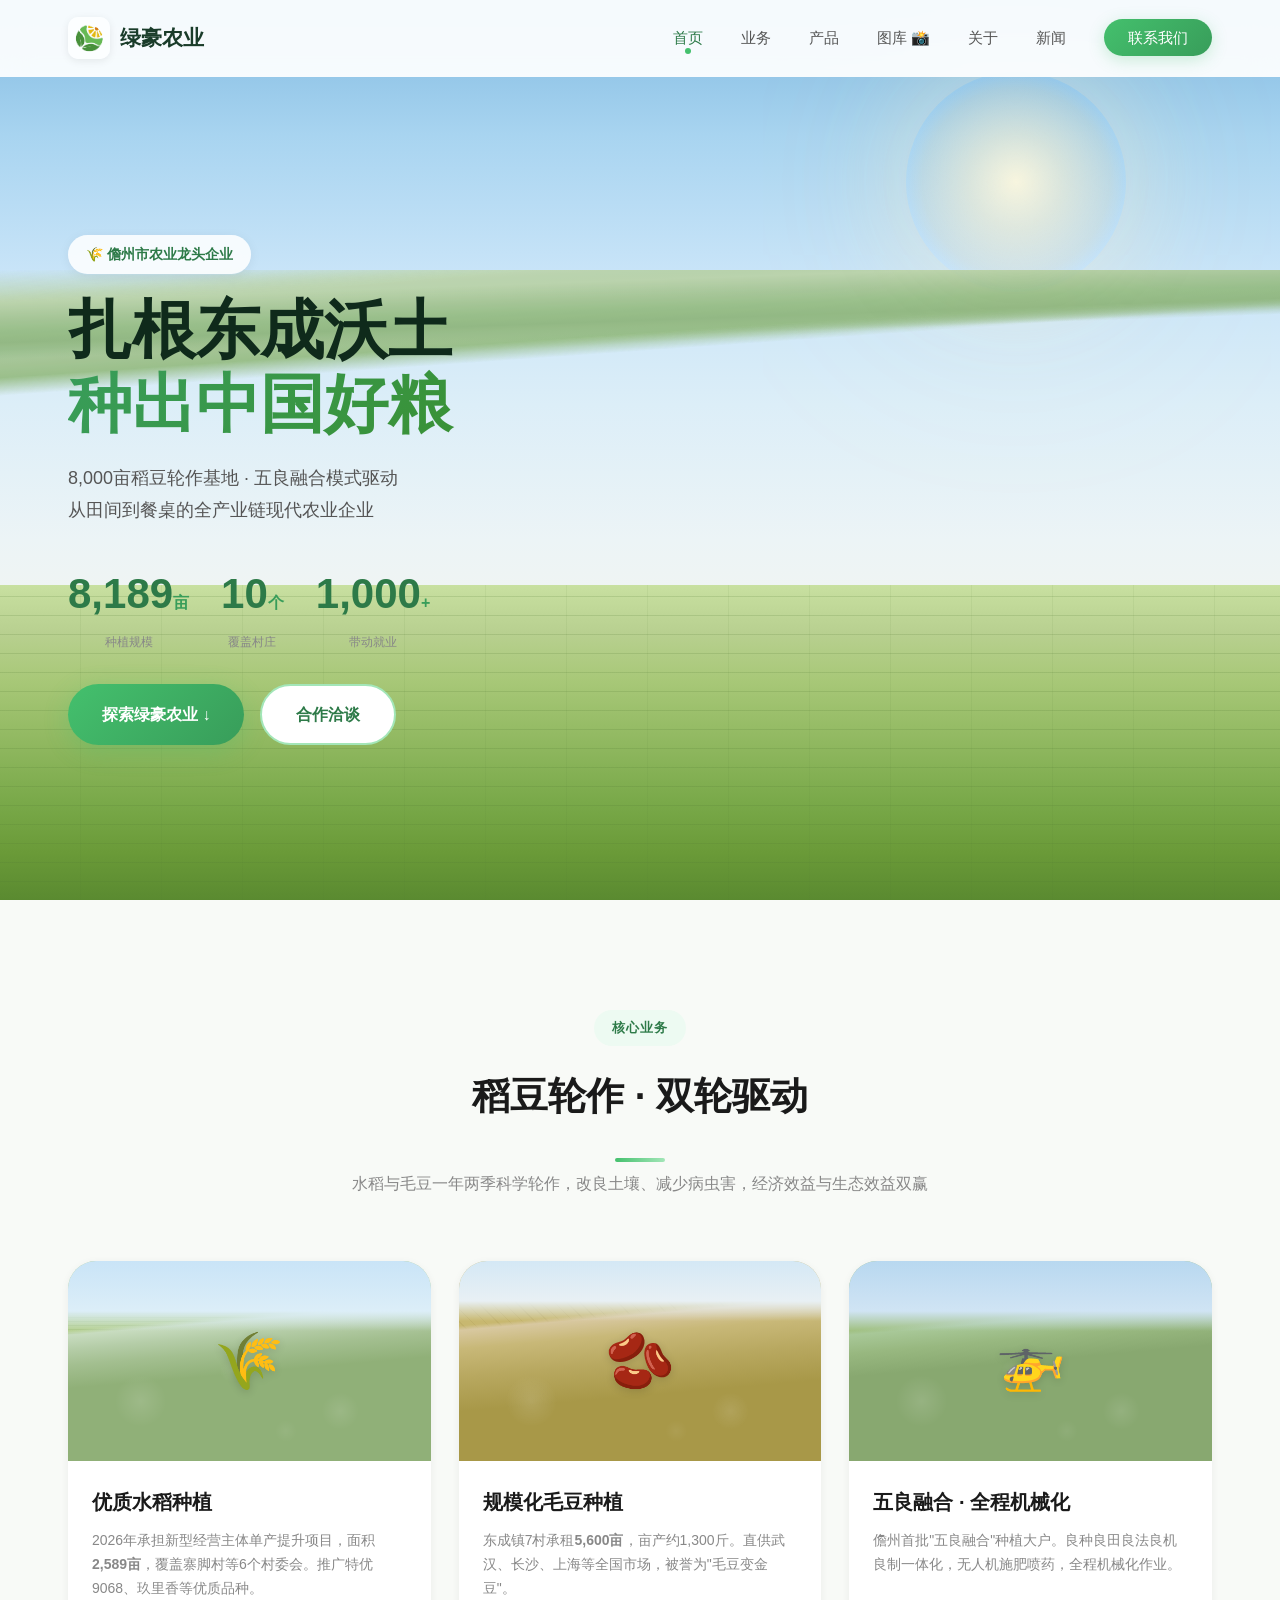
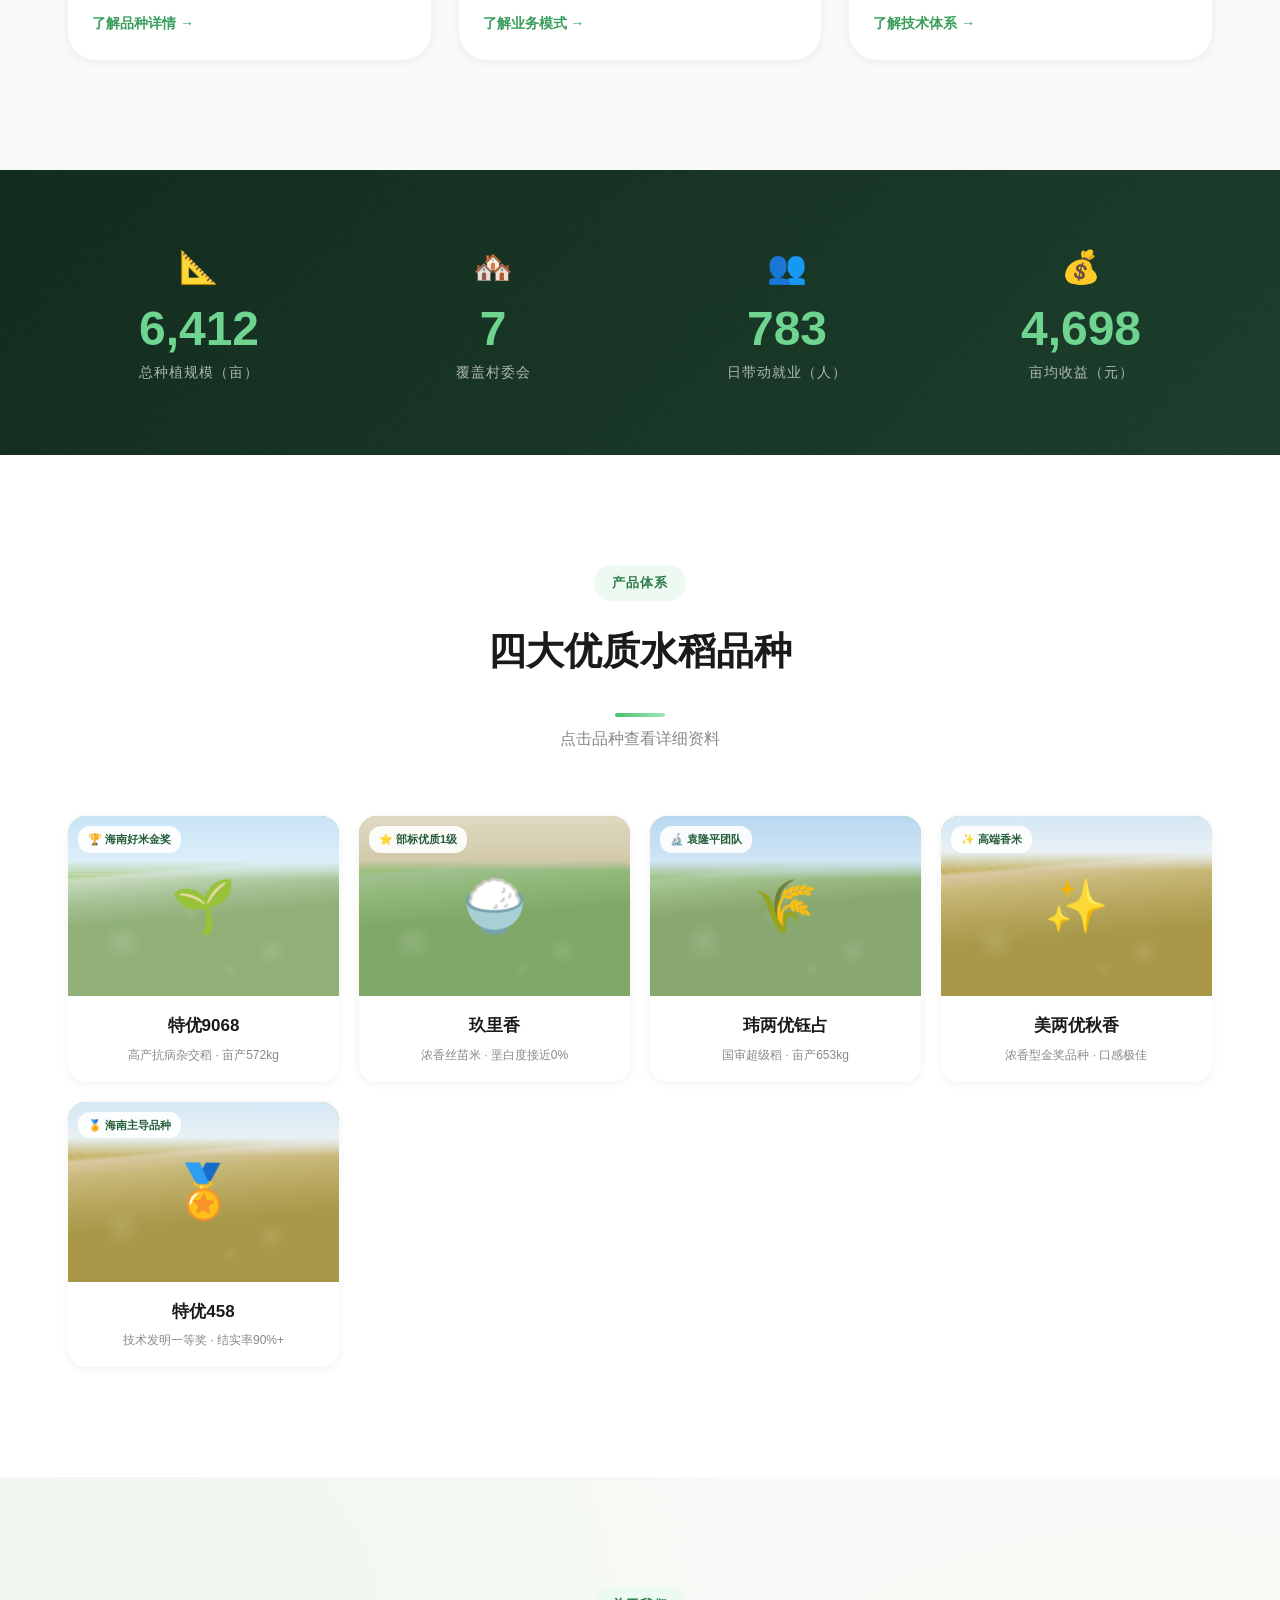
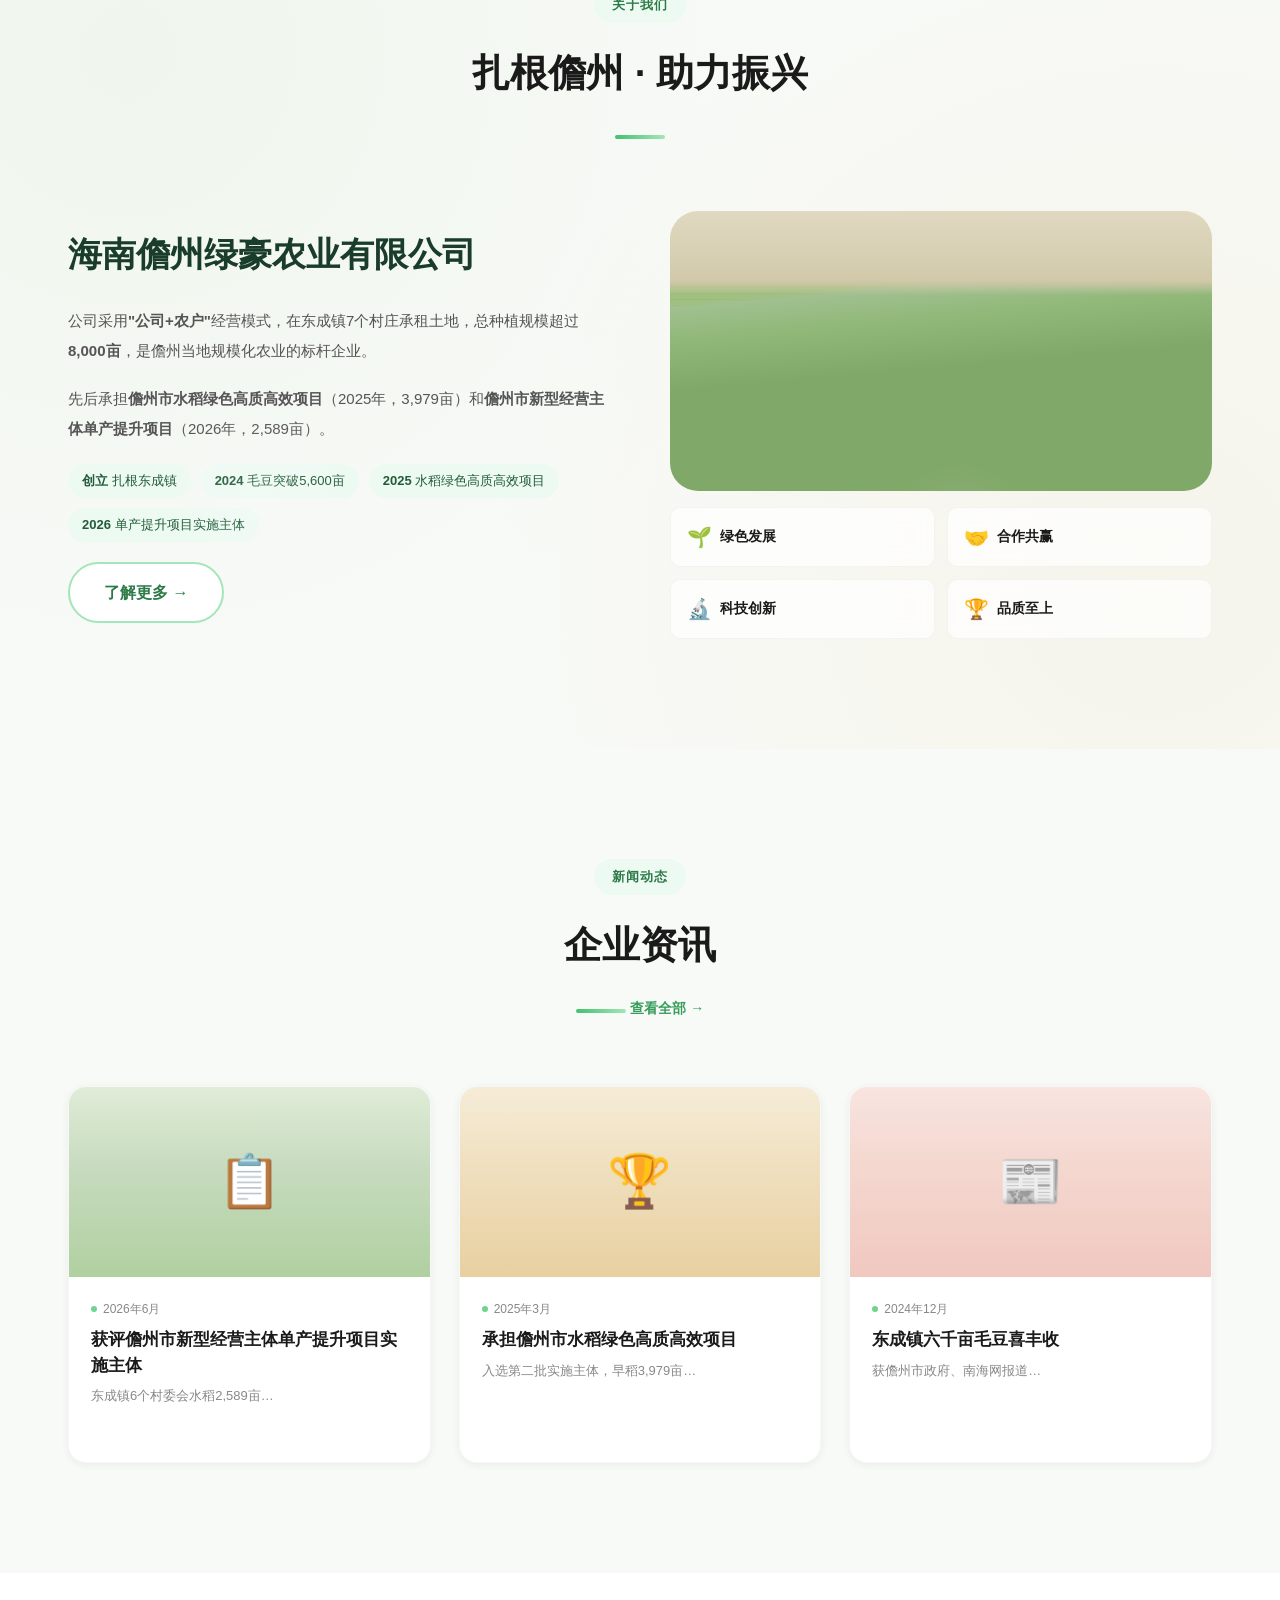
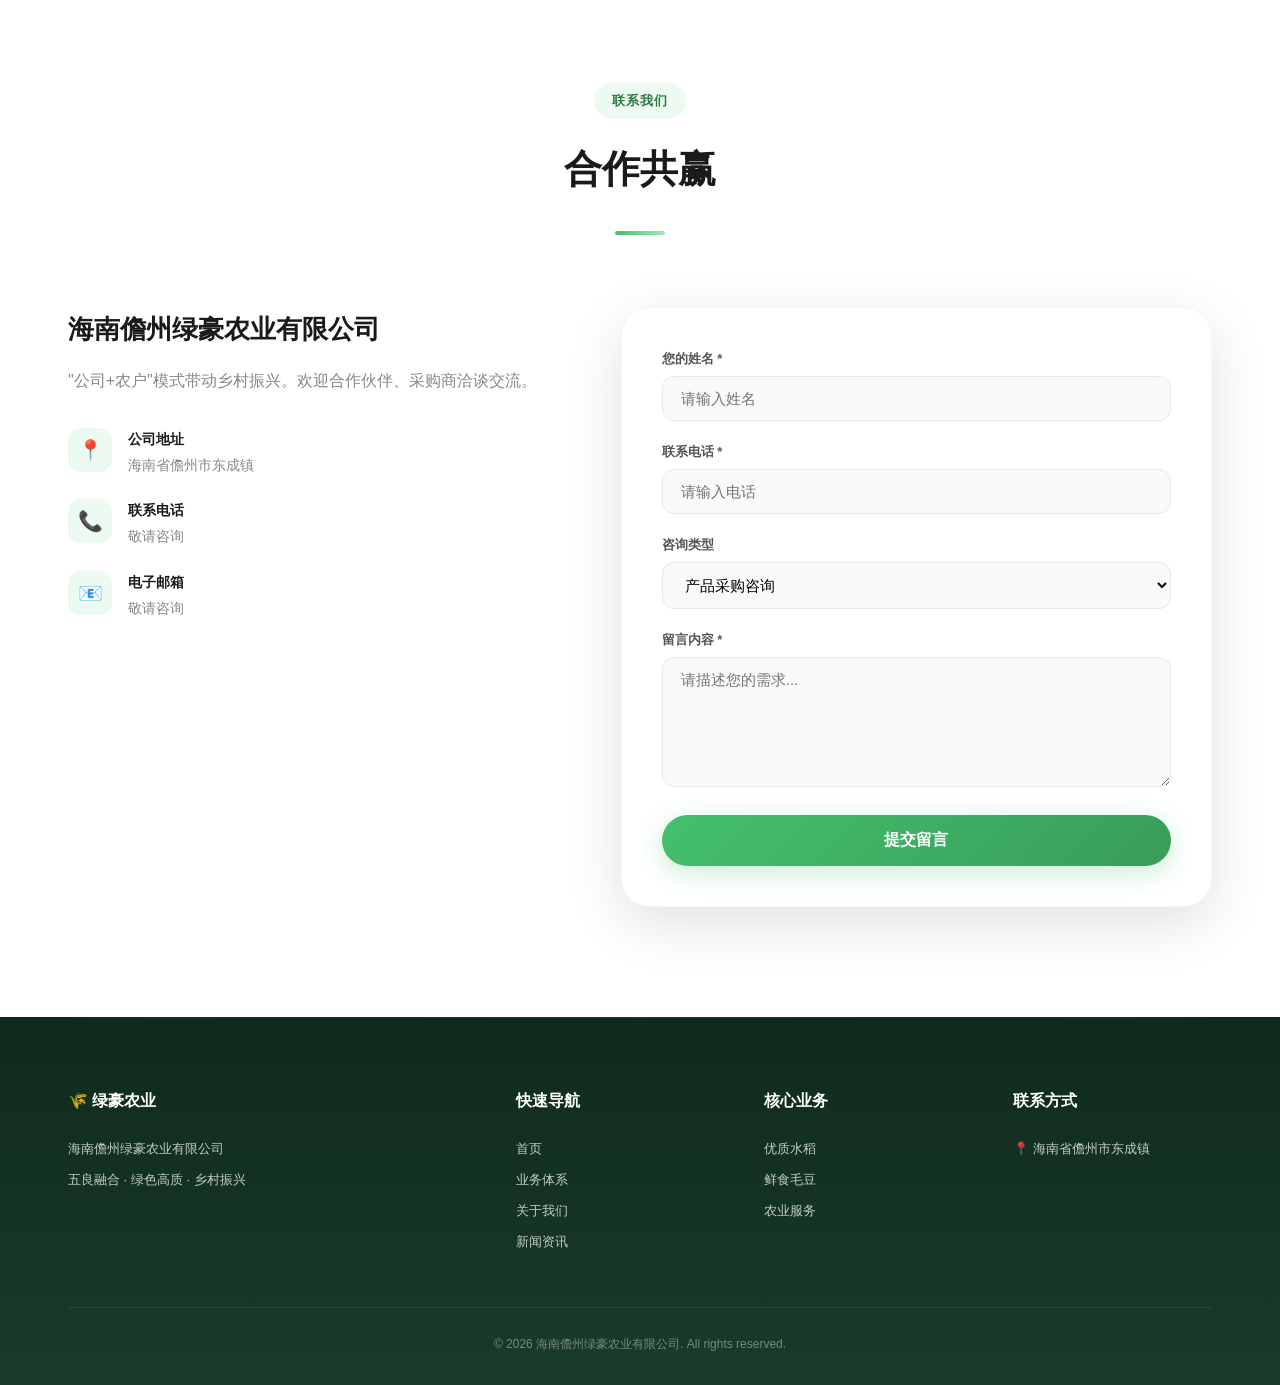
==== commit 03fb8516: "🏋️ 农活健身移出为独立项目" ====
--- a/index.html
+++ b/index.html
@@ -21,8 +21,6 @@
       <li><a href="#business">业务</a></li>
       <li><a href="#products">产品</a></li>
       <li><a href="gallery.html">图库 📸</a></li>
-      <li><a href="game.html">小游戏 🎮</a></li>
-      <li><a href="fitness.html">农活健身 🏋️</a></li>
       <li><a href="#about">关于</a></li>
       <li><a href="#news">新闻</a></li>
       <li><a href="#contact" class="nav-cta">联系我们</a></li>
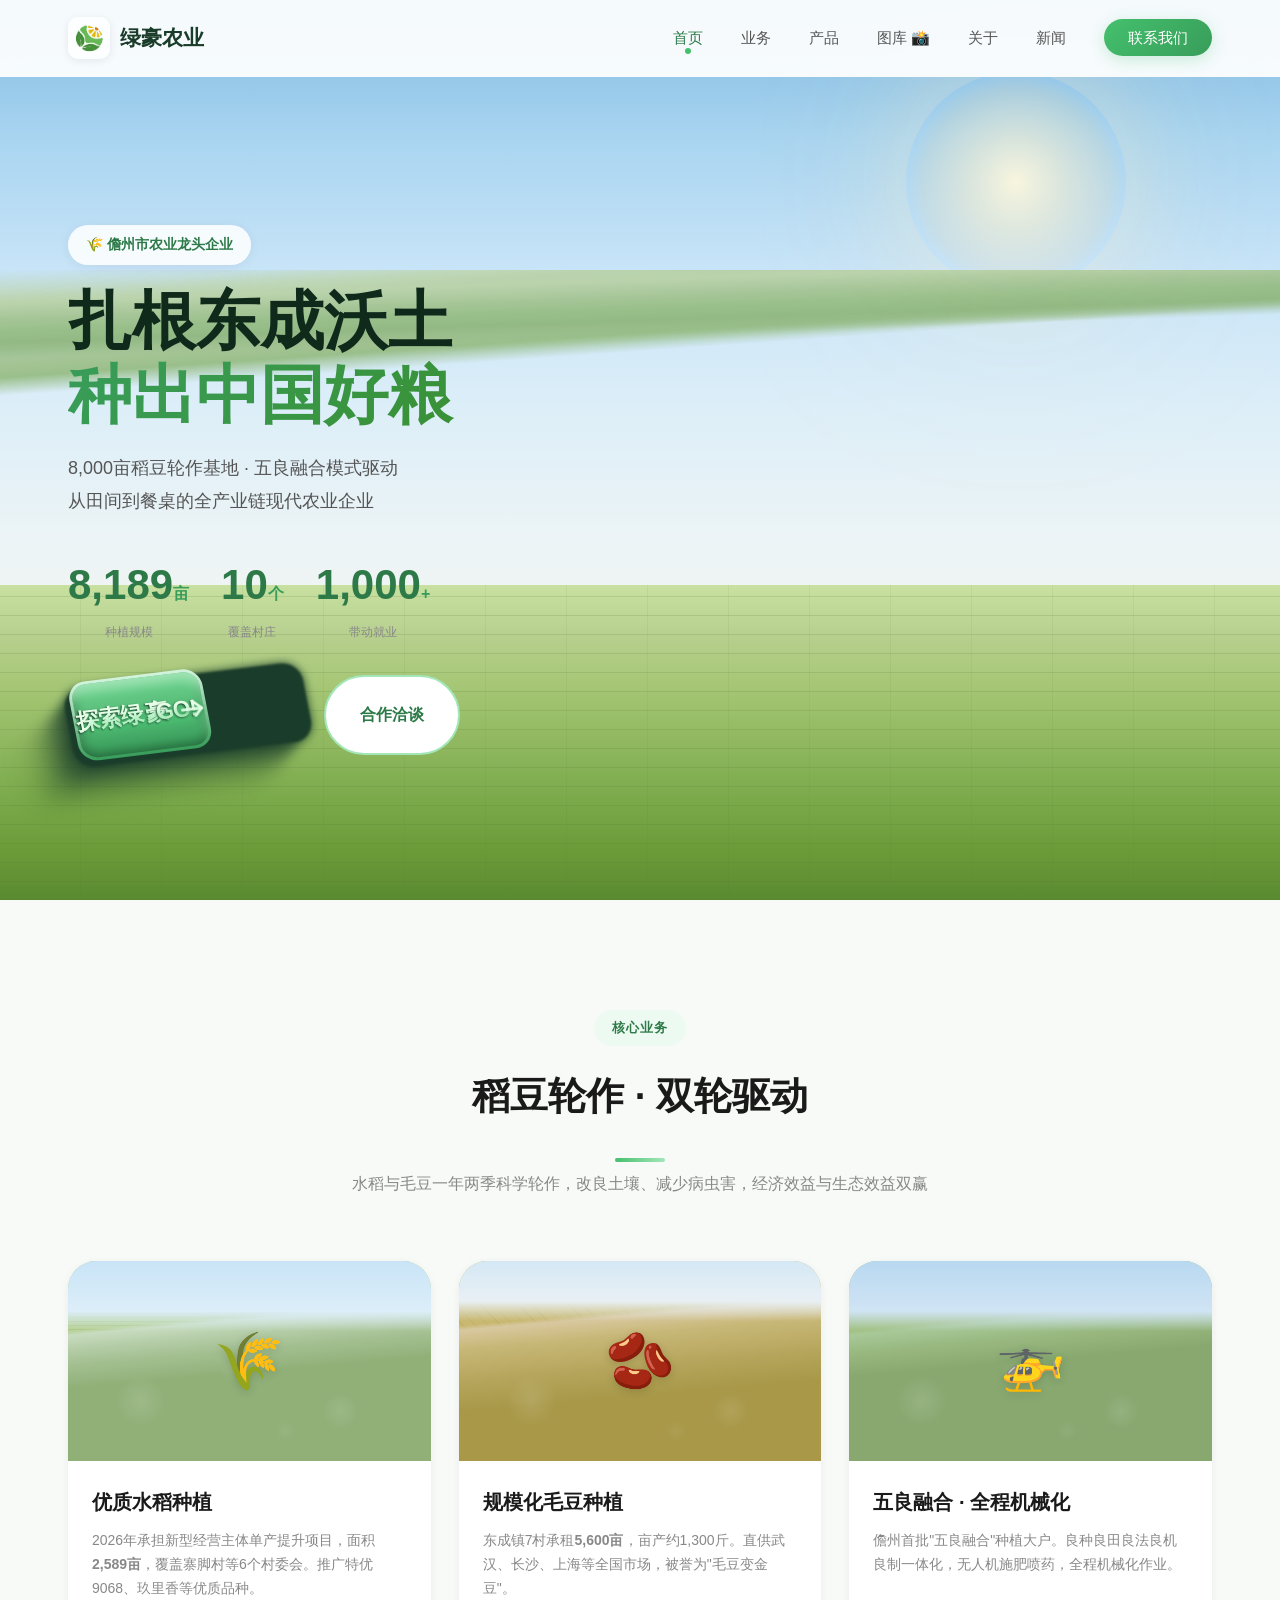
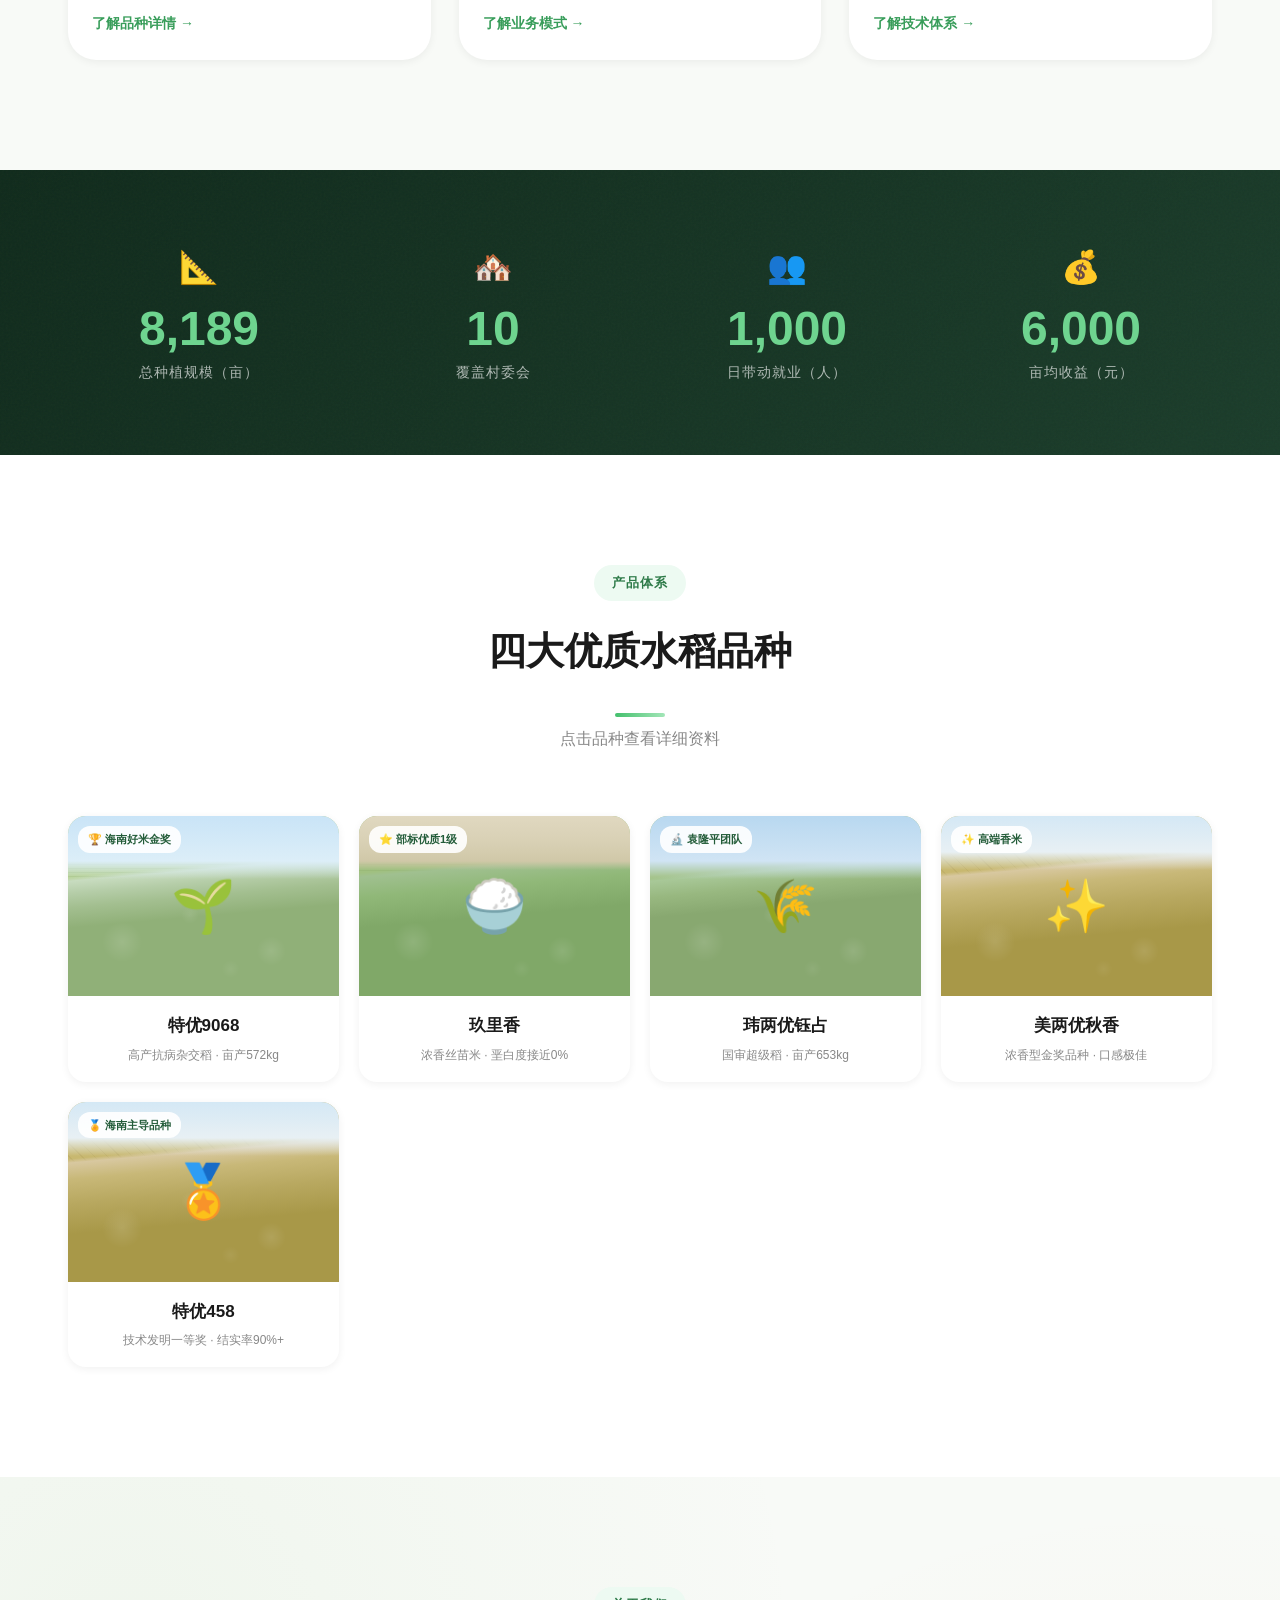
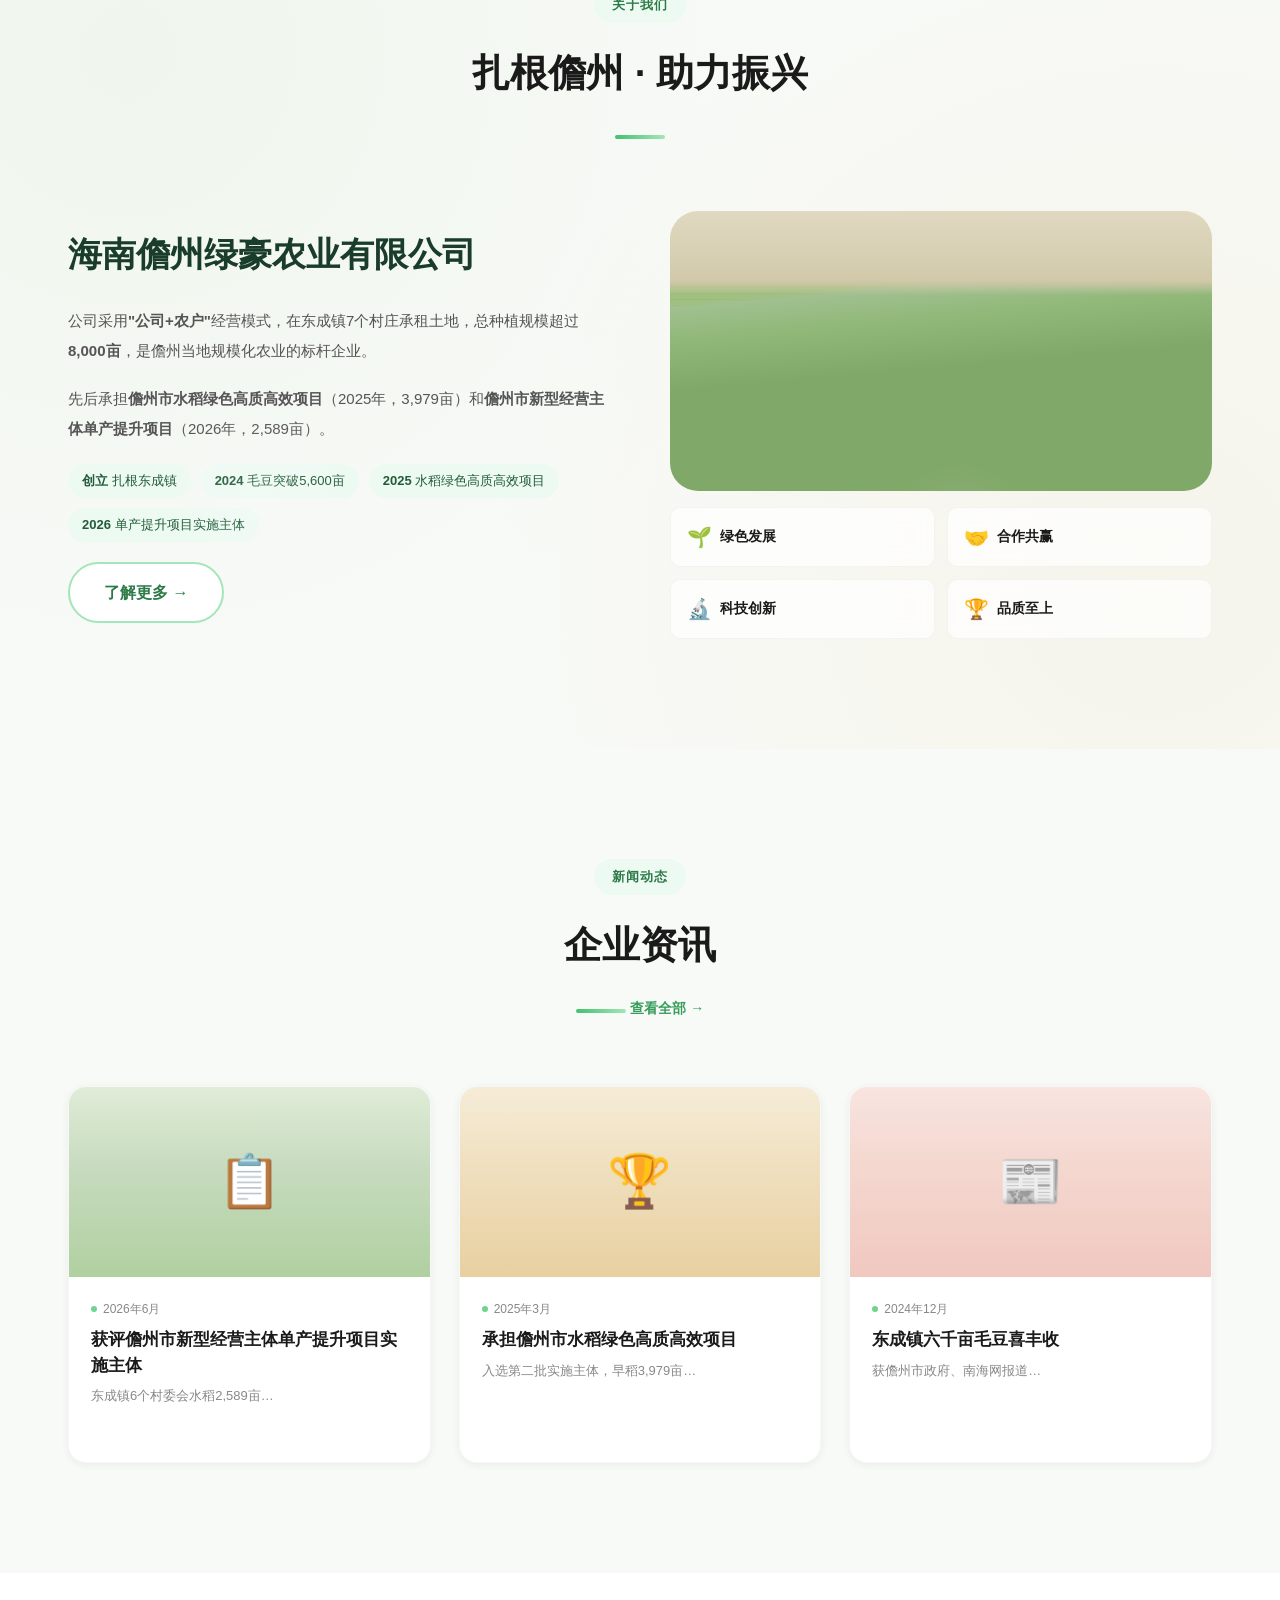
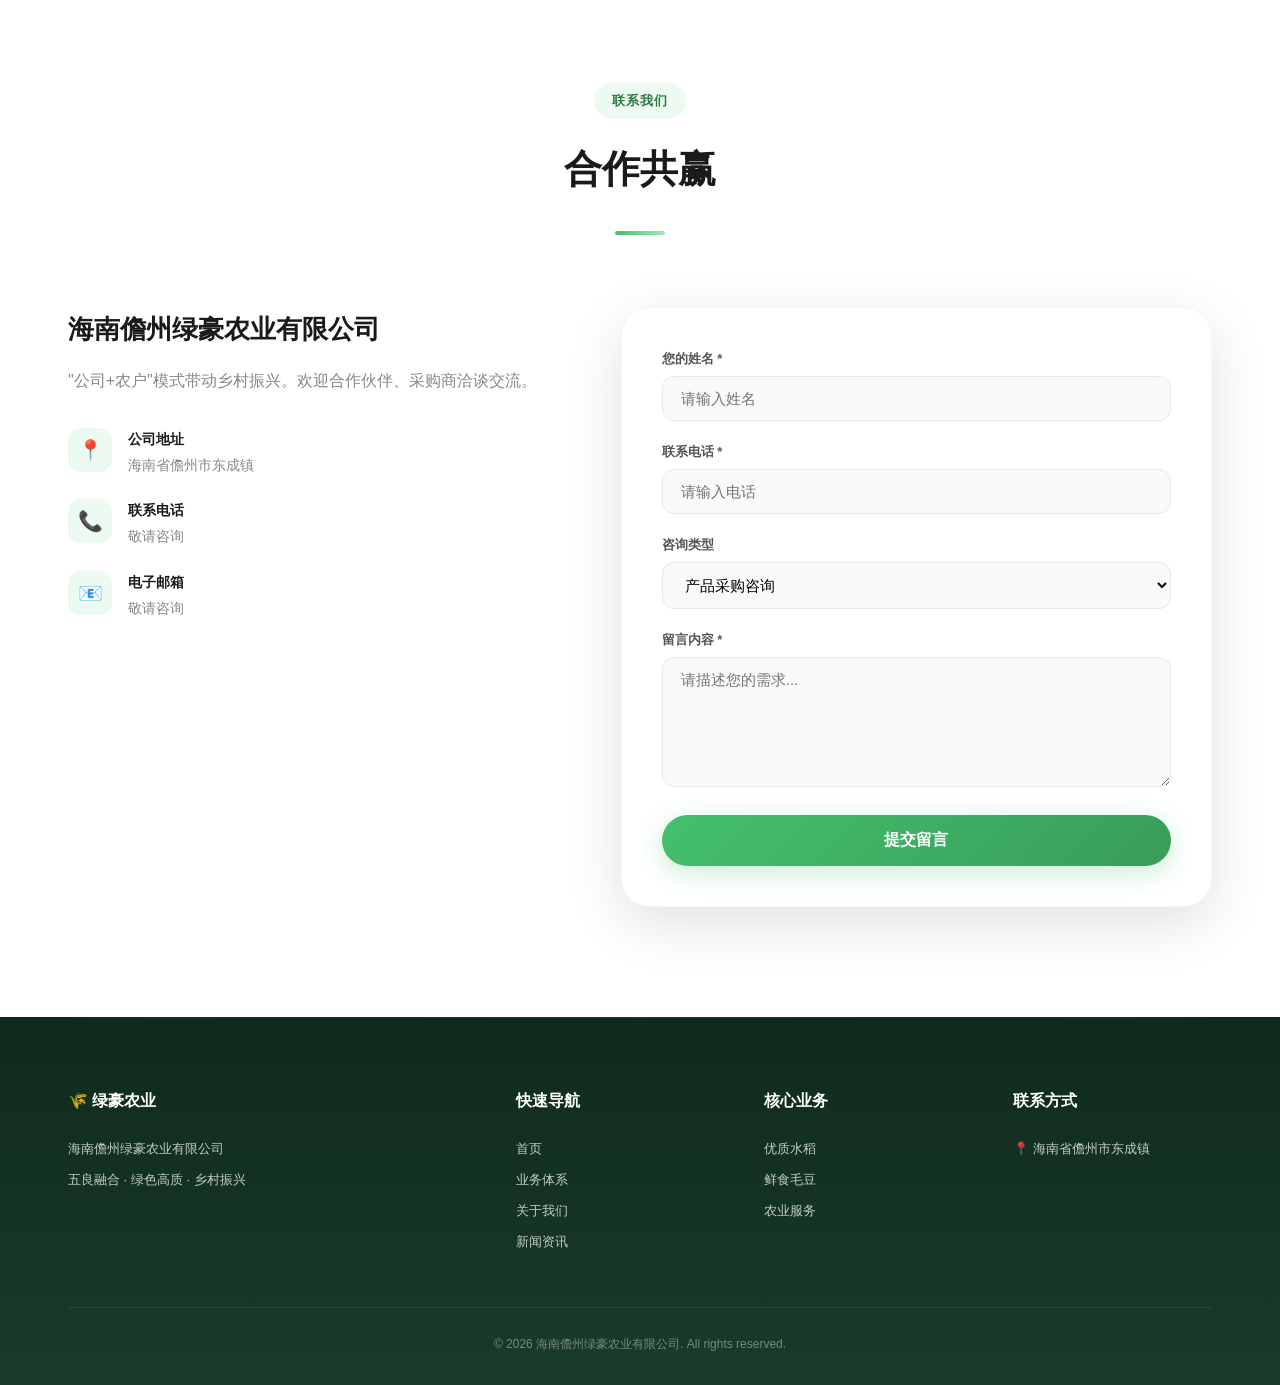
==== commit 4f88265a: "🎮 Uiverse动画按钮替换：绿色版'探索绿豪'+hover粒子+SVG描边" ====
--- a/index.html
+++ b/index.html
@@ -52,7 +52,23 @@
           <div class="hn"><span class="count-up" data-to="1000">0</span><em>+</em><small>带动就业</small></div>
         </div>
         <div class="hero-buttons">
-          <a href="#business" class="btn btn-primary btn-lg">探索绿豪农业 ↓</a>
+          <a href="#business" class="uv-btn" style="vertical-align:middle">
+  <div class="bg"></div>
+  <svg xmlns="http://www.w3.org/2000/svg" fill="none" viewBox="0 0 342 208" height="208" width="342" class="splash"><path stroke-linecap="round" stroke-width="3" d="M54 99.8C54 99.8 40 90.8 26.7 97.6C13.3 104.5 1.5 97.6 1.5 97.6"/><path stroke-linecap="round" stroke-width="3" d="M285.3 99.8C285.3 99.8 299.3 90.8 312.7 97.6C326.1 104.5 340.1 95.5 340.1 95.5"/><path stroke-linecap="round" stroke-width="3" stroke-opacity=".3" d="M230.6 57.4C230.6 57.4 225.8 41.5 236.1 30.5C246.3 19.5 244.7 13 244.7 13"/><path stroke-linecap="round" stroke-width="3" stroke-opacity=".3" d="M230.6 150.5C230.6 150.5 225.8 166.5 236.1 177.5C246.3 188.5 244.7 195 244.7 195"/><path stroke-linecap="round" stroke-width="3" d="M112.6 57.4C112.6 57.4 117.4 41.5 107.1 30.5C96.8 19.5 98.5 13 98.5 13"/><path stroke-linecap="round" stroke-width="3" d="M112.6 150.5C112.6 150.5 117.4 166.5 107.1 177.5C96.8 188.5 98.5 195 98.5 195"/></svg>
+  <div class="wrap">
+    <svg xmlns="http://www.w3.org/2000/svg" fill="none" viewBox="0 0 221 42" height="42" width="221" class="path"><path stroke-linecap="round" stroke-width="3" d="M182.7 2H203c8.8 0 16 7.2 16 16v6c0 8.8-7.2 16-16 16H18c-8.8 0-16-7.2-16-16v-6c0-8.8 7.2-16 16-16h29.9"/></svg>
+    <div class="outline"></div>
+    <div class="content">
+      <span class="char state-1">
+        <span data-label="探" style="--i:1">探</span><span data-label="索" style="--i:2">索</span><span data-label="绿" style="--i:3">绿</span><span data-label="豪" style="--i:4">豪</span>
+      </span>
+      <div class="icon"><div></div></div>
+      <span class="char state-2">
+        <span data-label="G" style="--i:1">G</span><span data-label="O" style="--i:2">O</span><span data-label="!" style="--i:3">!</span>
+      </span>
+    </div>
+  </div>
+</a>
           <a href="#contact" class="btn btn-outline btn-lg">合作洽谈</a>
         </div>
       </div>
--- a/css/style.css
+++ b/css/style.css
@@ -505,3 +505,68 @@
   .values-grid,.stats-bar .container{grid-template-columns:1fr}
   .cursor-glow{display:none}
 }
+
+/* ===== Uiverse Animated Button (Green Edition) ===== */
+.uv-btn {
+  --white: #e8ffe8;
+  --g-100: #d3f4de;
+  --g-200: #a3e6b8;
+  --g-300: #6ed48f;
+  --g-400: #389d5a;
+  --g-500: #1a3c2a;
+  --radius: 18px;
+  border-radius: var(--radius); outline: none; cursor: pointer;
+  font-size: 23px; font-family: Arial; background: transparent;
+  letter-spacing: -1px; border: 0; position: relative;
+  width: 240px; height: 80px; transform: rotate(353deg) skewX(4deg);
+  display: inline-flex; text-decoration: none;
+}
+.uv-btn .bg { position: absolute; inset: 0; border-radius: inherit; filter: blur(1px); }
+.uv-btn .bg::before, .uv-btn .bg::after { content: ""; position: absolute; inset: 0; border-radius: calc(var(--radius) * 1.1); background: var(--g-500); }
+.uv-btn .bg::before { filter: blur(5px); transition: all .3s ease; box-shadow: -7px 6px 0 0 rgba(26,60,42,.4), -14px 12px 0 0 rgba(26,60,42,.3), -21px 18px 4px 0 rgba(26,60,42,.25), -28px 24px 8px 0 rgba(26,60,42,.15), -35px 30px 12px 0 rgba(26,60,42,.12), -42px 36px 16px 0 rgba(26,60,42,.08), -56px 42px 20px 0 rgba(26,60,42,.05); }
+.uv-btn .wrap { border-radius: inherit; overflow: hidden; height: 100%; transform: translate(6px, -6px); padding: 3px; background: linear-gradient(to bottom, var(--g-100) 0%, var(--g-400) 100%); position: relative; transition: all .3s ease; }
+.uv-btn .outline { position: absolute; overflow: hidden; inset: 0; opacity: 0; outline: none; border-radius: inherit; transition: all .4s ease; }
+.uv-btn .outline::before { content: ""; position: absolute; inset: 2px; width: 120px; height: 300px; margin: auto; background: linear-gradient(to right, transparent 0%, white 50%, transparent 100%); animation: uvSpin 3s linear infinite; animation-play-state: paused; }
+.uv-btn .content { pointer-events: none; display: flex; align-items: center; justify-content: center; z-index: 1; position: relative; height: 100%; gap: 16px; border-radius: calc(var(--radius) * 0.85); font-weight: 600; transition: all .3s ease; background: linear-gradient(to bottom, var(--g-300) 0%, var(--g-400) 100%); box-shadow: inset -2px 12px 11px -5px var(--g-200), inset 1px -3px 11px 0px rgba(0,0,0,.35); }
+.uv-btn .content::before { content: ""; inset: 0; position: absolute; z-index: 10; width: 80%; top: 45%; bottom: 35%; opacity: .7; margin: auto; background: linear-gradient(to bottom, transparent, var(--g-400)); filter: brightness(1.3) blur(5px); }
+.uv-btn .char { transition: all .3s ease; display: flex; align-items: center; justify-content: center; }
+.uv-btn .char span { display: block; color: transparent; position: relative; }
+.uv-btn .char span:nth-child(4) { margin-left: 3px; }
+.uv-btn .char.state-1 span:nth-child(4) { margin-right: -3px; }
+.uv-btn .char.state-1 span { animation: uvCharAppear 1.2s ease backwards calc(var(--i) * .03s); }
+.uv-btn .char.state-1 span::before, .uv-btn .char span::after { content: attr(data-label); position: absolute; color: var(--white); text-shadow: -1px 1px 2px var(--g-500); left: 0; }
+.uv-btn .char span::before { opacity: 0; transform: translateY(-100%); }
+.uv-btn .char.state-2 { position: absolute; left: 80px; }
+.uv-btn .char.state-2 span::after { opacity: 1; }
+.uv-btn .icon { animation: uvResetArrow .8s cubic-bezier(.7,-.5,.3,1.2) forwards; z-index: 10; }
+.uv-btn .icon div, .uv-btn .icon div::before, .uv-btn .icon div::after { height: 3px; border-radius: 1px; background-color: var(--white); }
+.uv-btn .icon div::before, .uv-btn .icon div::after { content: ""; position: absolute; right: 0; transform-origin: center right; width: 14px; border-radius: 15px; transition: all .3s ease; }
+.uv-btn .icon div { position: relative; width: 24px; box-shadow: -2px 2px 5px var(--g-400); transform: scale(.9); background: linear-gradient(to bottom, var(--white), var(--g-100)); animation: uvSwingArrow 1s ease-in-out infinite; animation-play-state: paused; }
+.uv-btn .icon div::before { transform: rotate(44deg); top: 1px; box-shadow: 1px -2px 3px -1px var(--g-400); animation: uvRotateLine1 1s linear infinite; animation-play-state: paused; }
+.uv-btn .icon div::after { bottom: 1px; transform: rotate(316deg); box-shadow: -2px 2px 3px 0 var(--g-400); background: linear-gradient(200deg, var(--white), var(--g-100)); animation: uvRotateLine2 1s linear infinite; animation-play-state: paused; }
+.uv-btn .path { position: absolute; z-index: 12; bottom: 0; left: 0; right: 0; stroke-dasharray: 150 480; stroke-dashoffset: 150; pointer-events: none; }
+.uv-btn .splash { position: absolute; top: 0; left: 0; pointer-events: none; stroke-dasharray: 60 60; stroke-dashoffset: 60; transform: translate(-17%, -31%); stroke: var(--g-300); }
+.uv-btn:hover .char.state-1 span::before { animation: uvCharAppear .7s ease calc(var(--i) * .03s); }
+.uv-btn:hover .char.state-1 span::after { opacity: 1; animation: uvCharDisappear .7s ease calc(var(--i) * .03s); }
+.uv-btn:hover .wrap { transform: translate(8px, -8px); }
+.uv-btn:hover .outline { opacity: 1; }
+.uv-btn:hover .outline::before, .uv-btn:hover .icon div::before, .uv-btn:hover .icon div::after, .uv-btn:hover .icon div { animation-play-state: running; }
+.uv-btn:active .bg::before { filter: blur(5px); opacity: .7; box-shadow: -7px 6px 0 0 rgba(26,60,42,.4), -14px 12px 0 0 rgba(26,60,42,.25), -21px 18px 4px 0 rgba(26,60,42,.15); }
+.uv-btn:active .content { box-shadow: inset -1px 12px 8px -5px rgba(0,80,20,.4), inset 0px -3px 8px 0px var(--g-200); }
+.uv-btn:active .outline { opacity: 0; }
+.uv-btn:active .wrap { transform: translate(3px, -3px); }
+.uv-btn:active .splash { animation: uvSplash .8s cubic-bezier(.3,0,0,1) forwards .05s; }
+.uv-btn:focus .path { animation: uvPath 1.6s ease forwards .2s; }
+.uv-btn:focus .icon { animation: uvArrow 1s cubic-bezier(.7,-.5,.3,1.5) forwards; }
+.uv-btn:focus .char.state-1 span { animation: uvCharDisappear .5s ease forwards calc(var(--i) * .03s); }
+.uv-btn:focus .char.state-2 span::after { animation: uvCharAppear 1s ease backwards calc(var(--i) * .03s); }
+@keyframes uvSpin { 0% { transform: rotate(0deg) } 100% { transform: rotate(360deg) } }
+@keyframes uvCharAppear { 0% { transform: translateY(50%); opacity: 0; filter: blur(20px) } 20% { transform: translateY(70%); opacity: 1 } 50% { transform: translateY(-15%); opacity: 1; filter: blur(0) } 100% { transform: translateY(0); opacity: 1 } }
+@keyframes uvCharDisappear { 0% { transform: translateY(0); opacity: 1 } 100% { transform: translateY(-70%); opacity: 0; filter: blur(3px) } }
+@keyframes uvArrow { 0% { opacity: 1 } 50% { transform: translateX(60px); opacity: 0 } 51% { transform: translateX(-200px); opacity: 0 } 100% { transform: translateX(-128px); opacity: 1 } }
+@keyframes uvSwingArrow { 50% { transform: translateX(5px) scale(.9) } }
+@keyframes uvRotateLine1 { 50% { transform: rotate(30deg) } 80% { transform: rotate(55deg) } }
+@keyframes uvRotateLine2 { 50% { transform: rotate(330deg) } 80% { transform: rotate(300deg) } }
+@keyframes uvResetArrow { 0% { transform: translateX(-128px) } 100% { transform: translateX(0) } }
+@keyframes uvPath { from { stroke: white } to { stroke-dashoffset: -480; stroke: #a3e6b8 } }
+@keyframes uvSplash { to { stroke-dasharray: 2 60; stroke-dashoffset: -60 } }
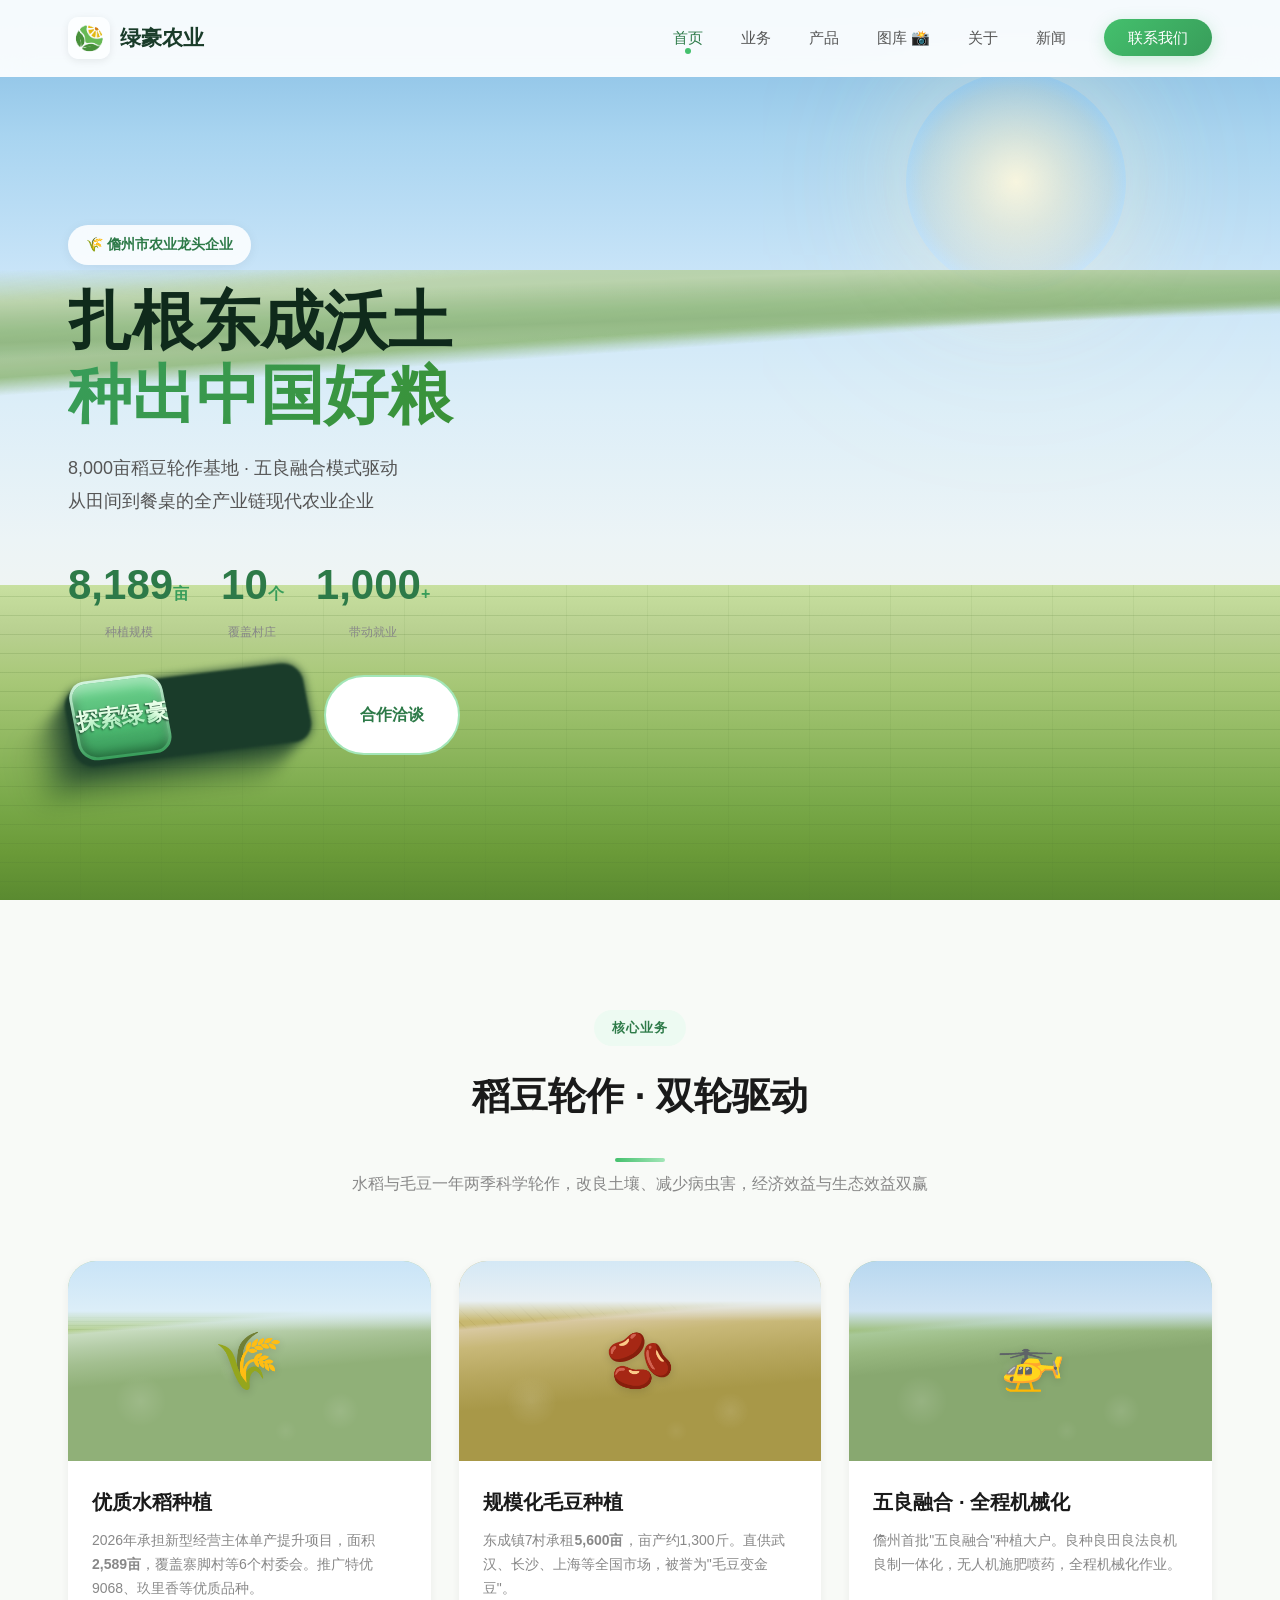
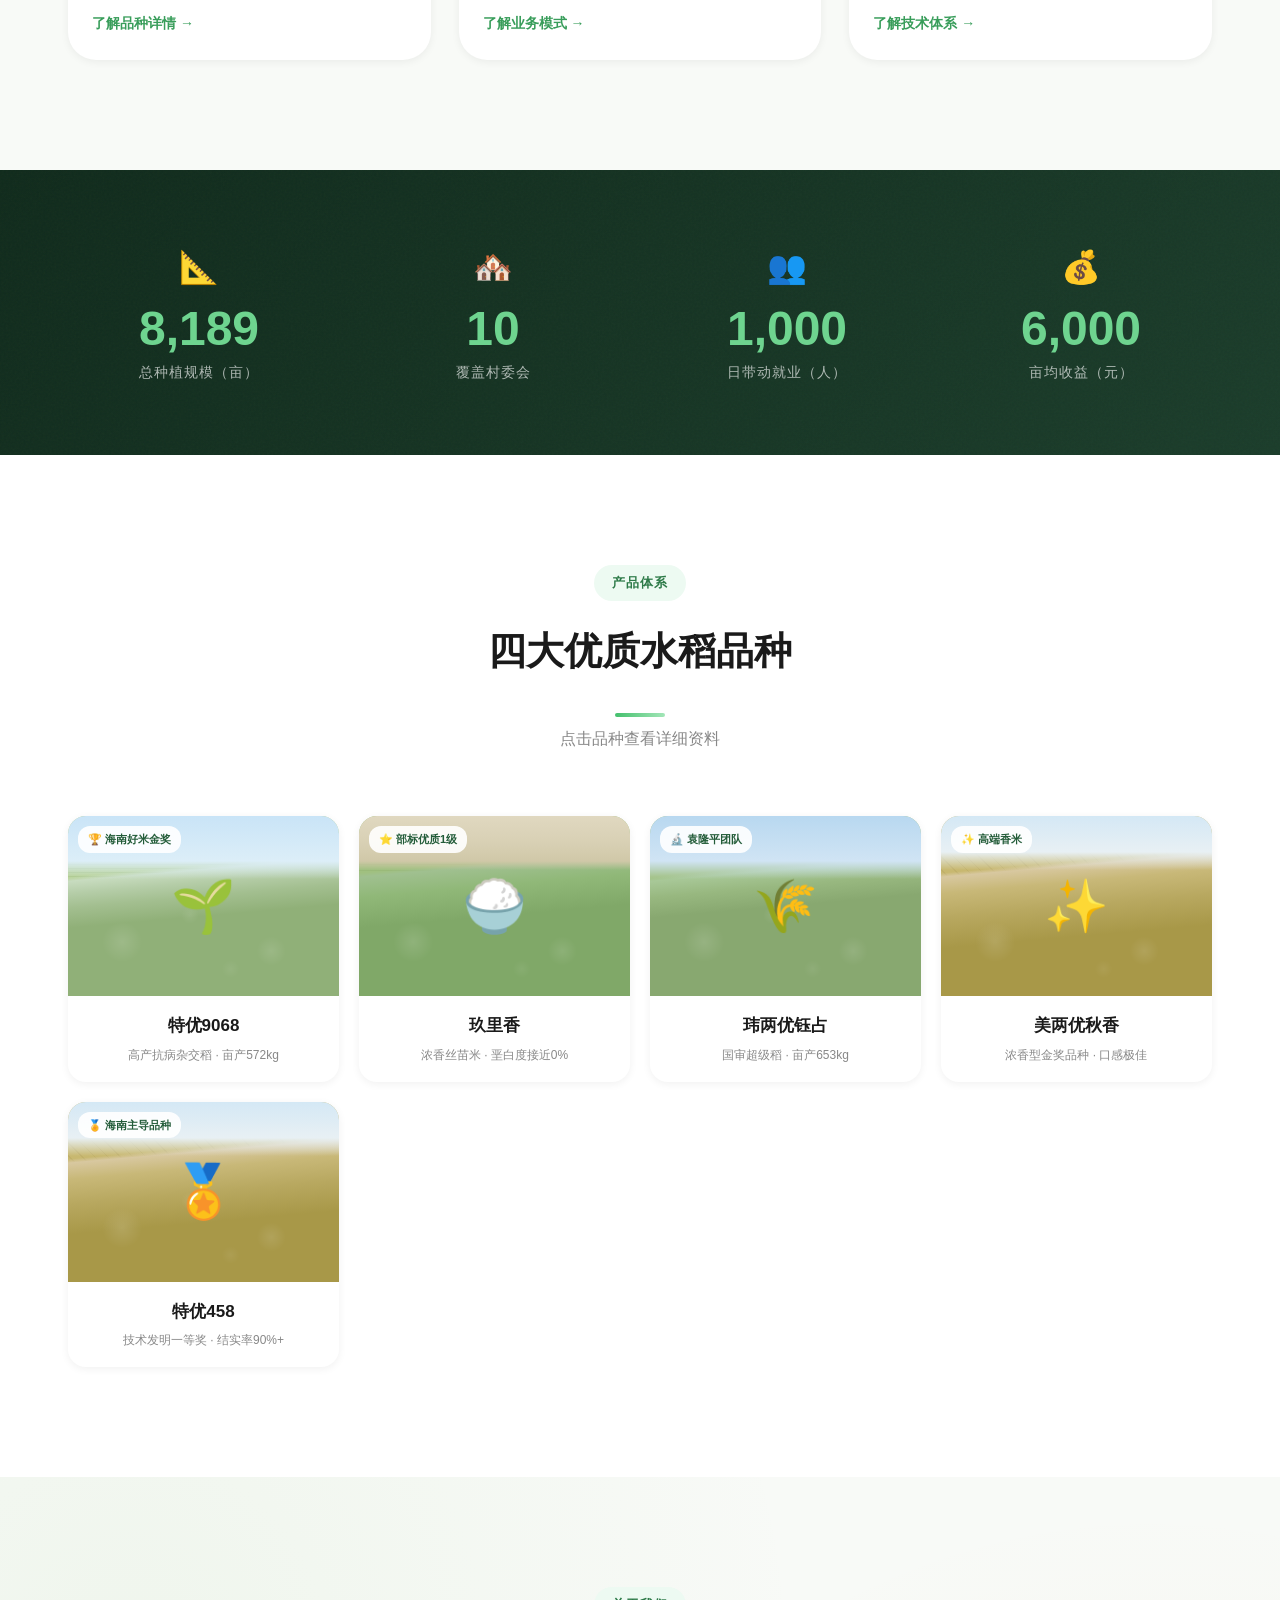
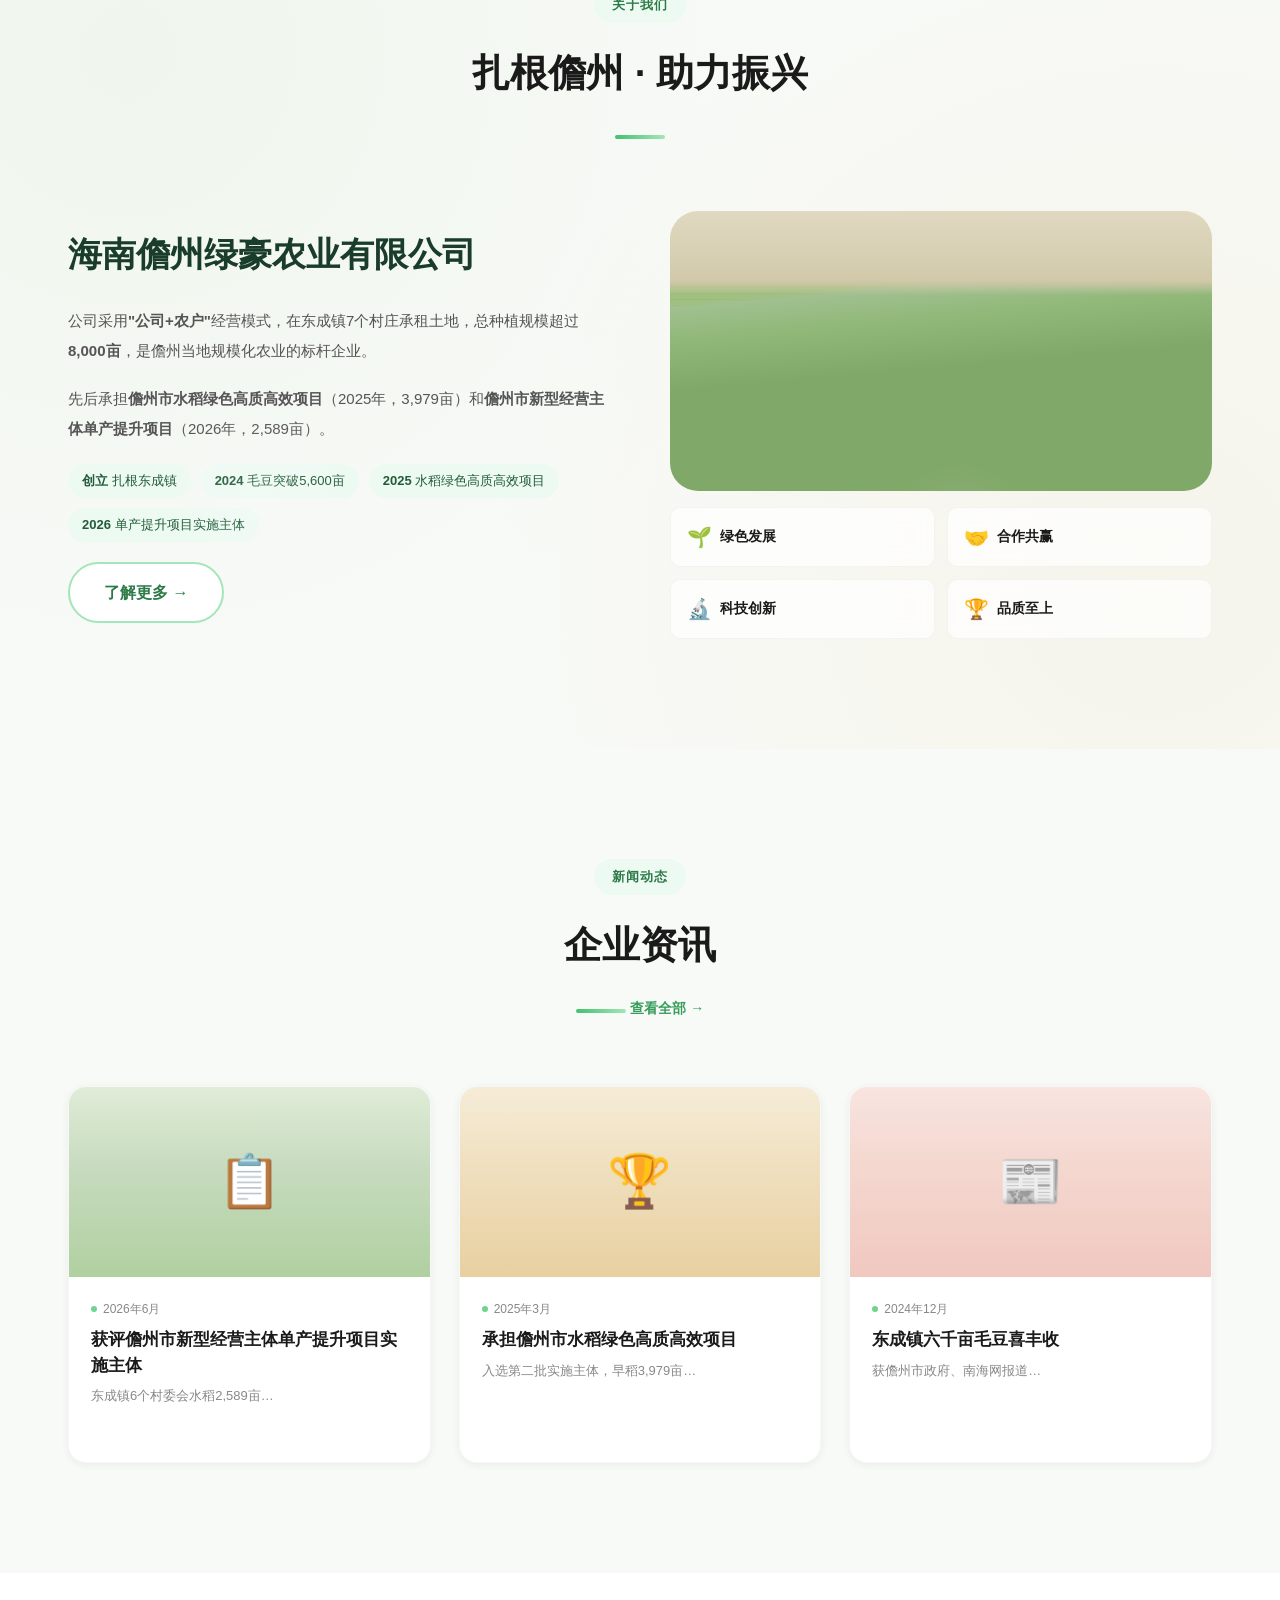
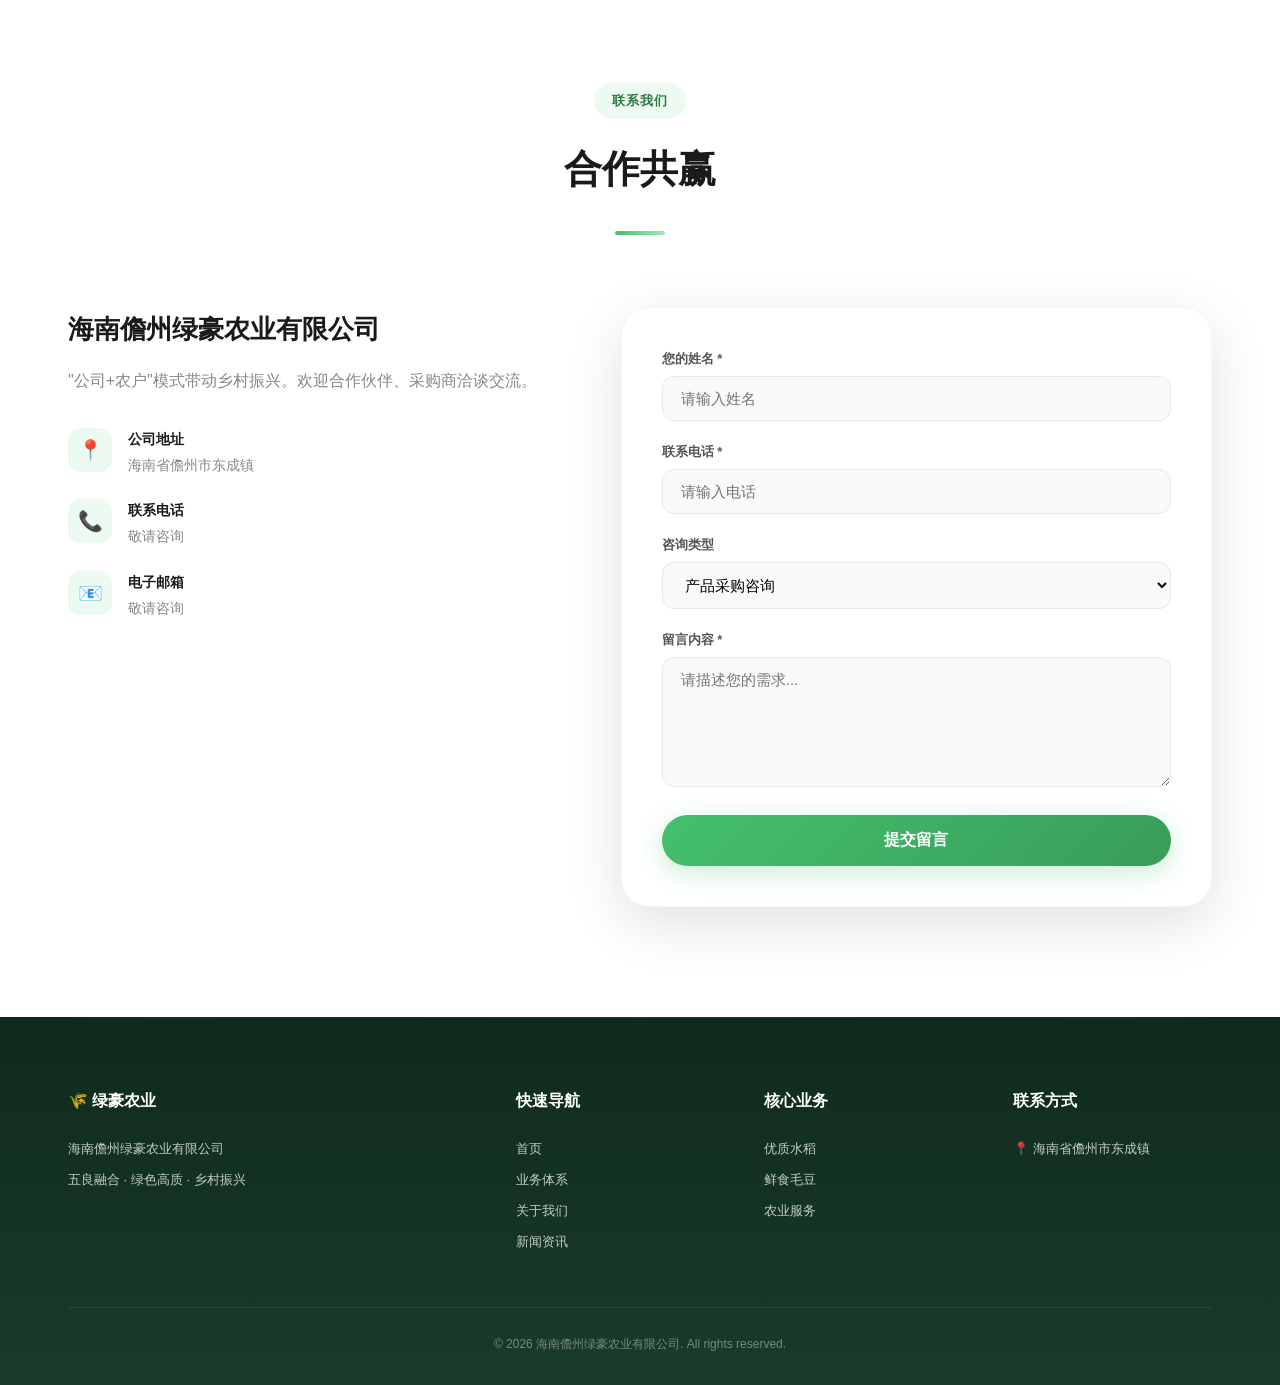
==== commit a98249f9: "🔧 修复按钮重叠：GO文字右移+移除箭头图标" ====
--- a/index.html
+++ b/index.html
@@ -62,7 +62,6 @@
       <span class="char state-1">
         <span data-label="探" style="--i:1">探</span><span data-label="索" style="--i:2">索</span><span data-label="绿" style="--i:3">绿</span><span data-label="豪" style="--i:4">豪</span>
       </span>
-      <div class="icon"><div></div></div>
       <span class="char state-2">
         <span data-label="G" style="--i:1">G</span><span data-label="O" style="--i:2">O</span><span data-label="!" style="--i:3">!</span>
       </span>
--- a/css/style.css
+++ b/css/style.css
@@ -536,7 +536,7 @@
 .uv-btn .char.state-1 span { animation: uvCharAppear 1.2s ease backwards calc(var(--i) * .03s); }
 .uv-btn .char.state-1 span::before, .uv-btn .char span::after { content: attr(data-label); position: absolute; color: var(--white); text-shadow: -1px 1px 2px var(--g-500); left: 0; }
 .uv-btn .char span::before { opacity: 0; transform: translateY(-100%); }
-.uv-btn .char.state-2 { position: absolute; left: 80px; }
+.uv-btn .char.state-2 { position: absolute; left: 130px; }
 .uv-btn .char.state-2 span::after { opacity: 1; }
 .uv-btn .icon { animation: uvResetArrow .8s cubic-bezier(.7,-.5,.3,1.2) forwards; z-index: 10; }
 .uv-btn .icon div, .uv-btn .icon div::before, .uv-btn .icon div::after { height: 3px; border-radius: 1px; background-color: var(--white); }
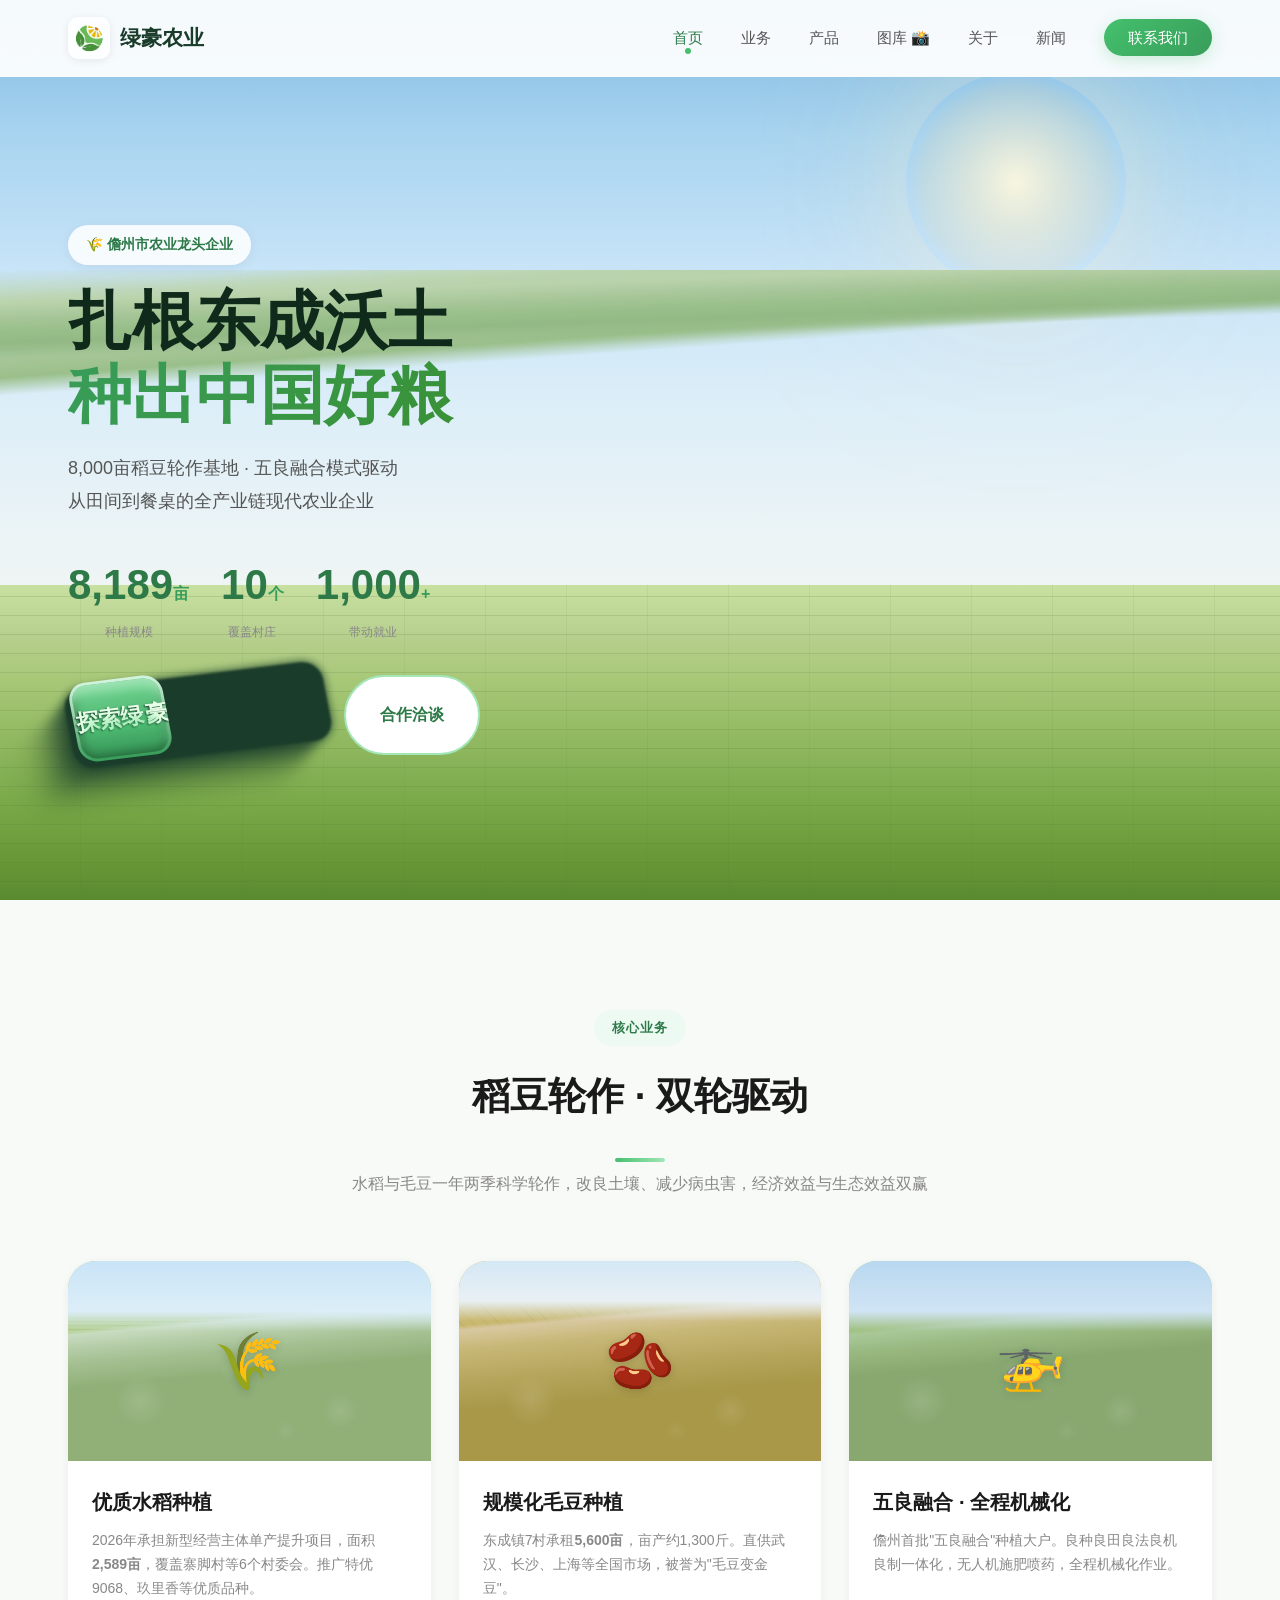
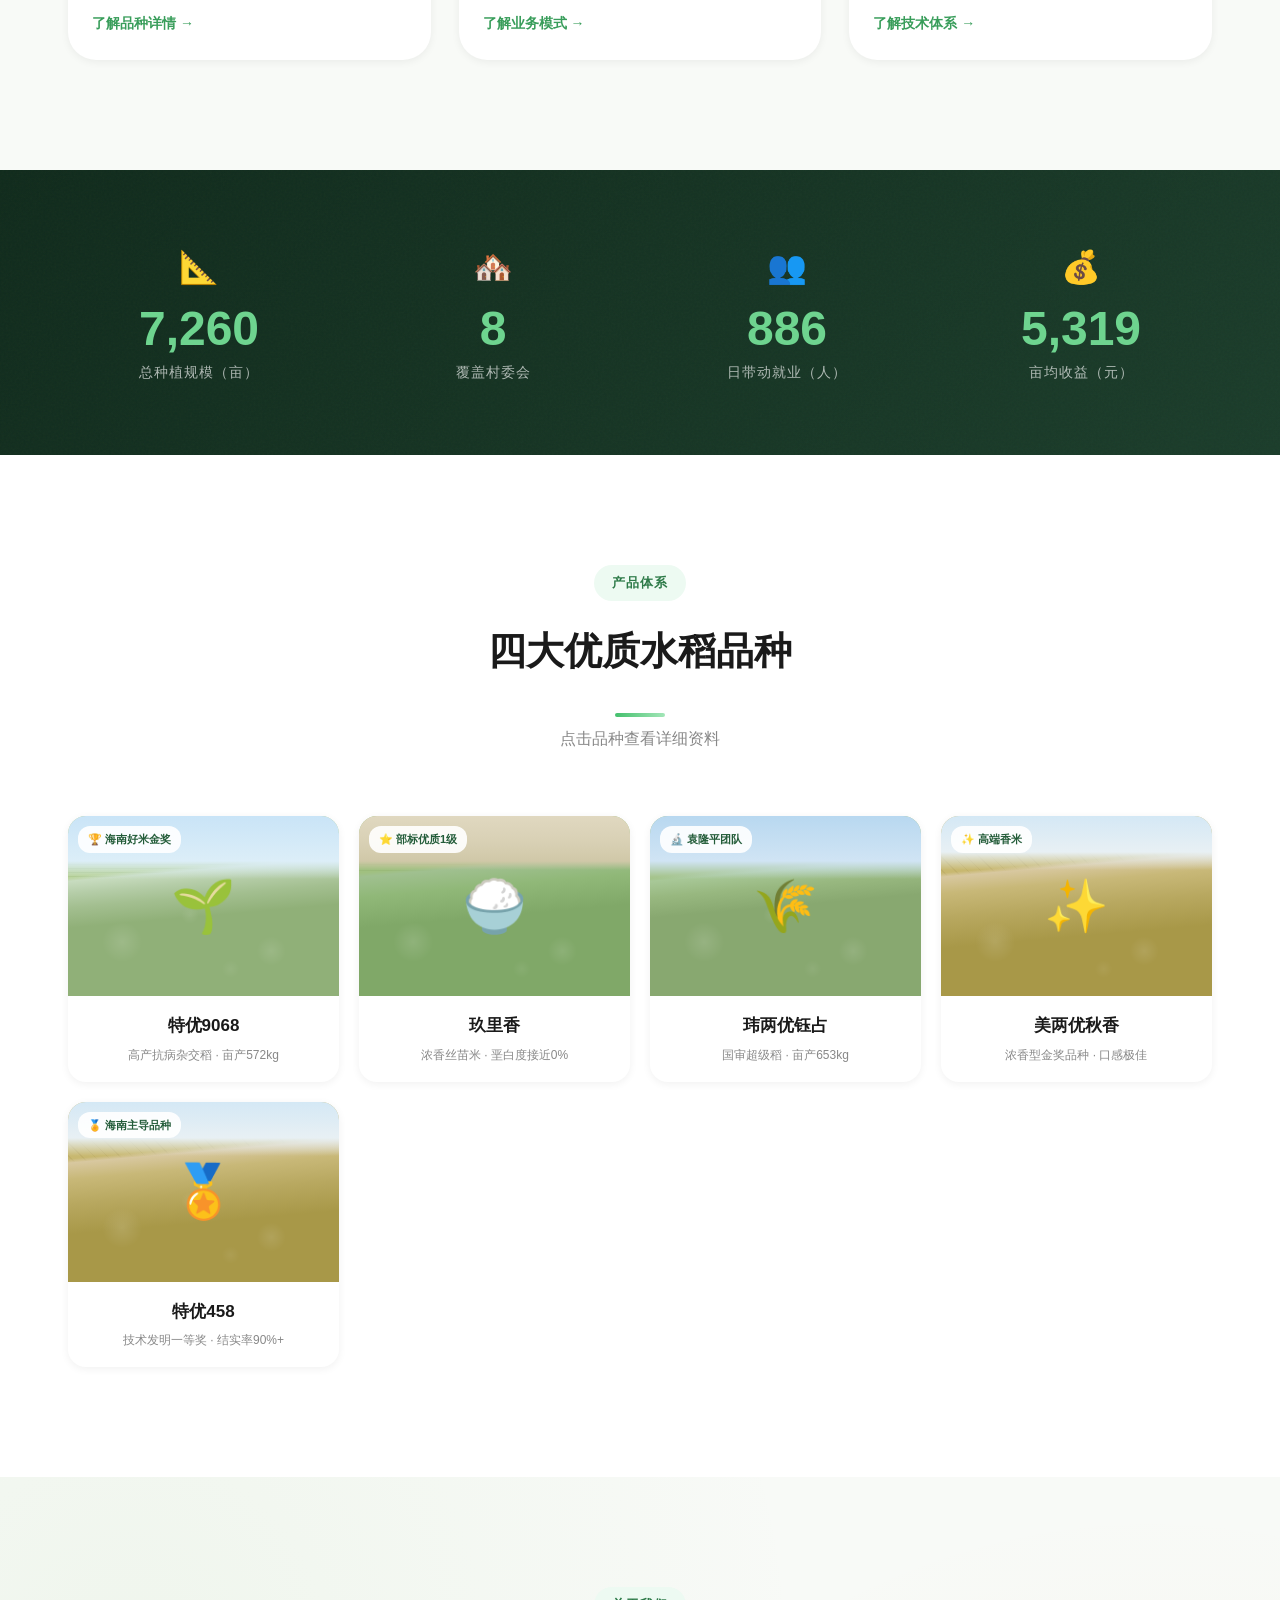
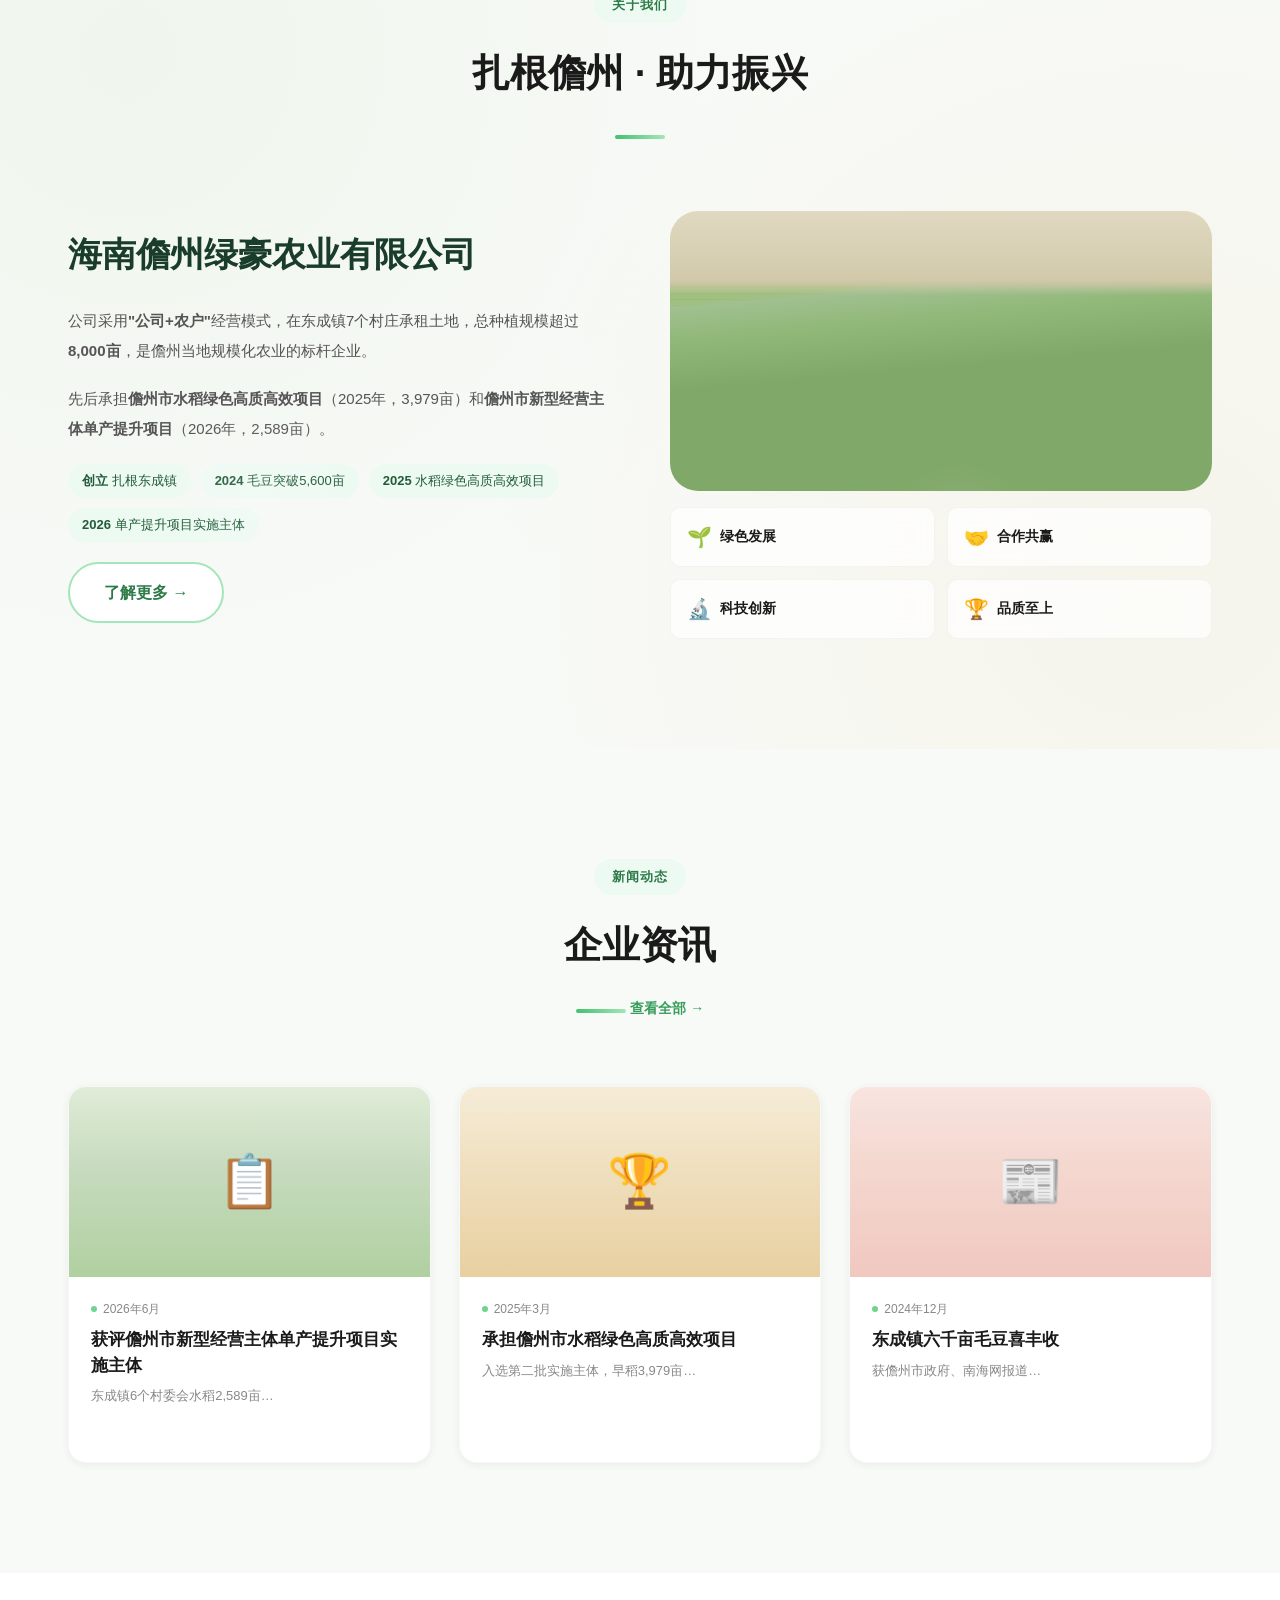
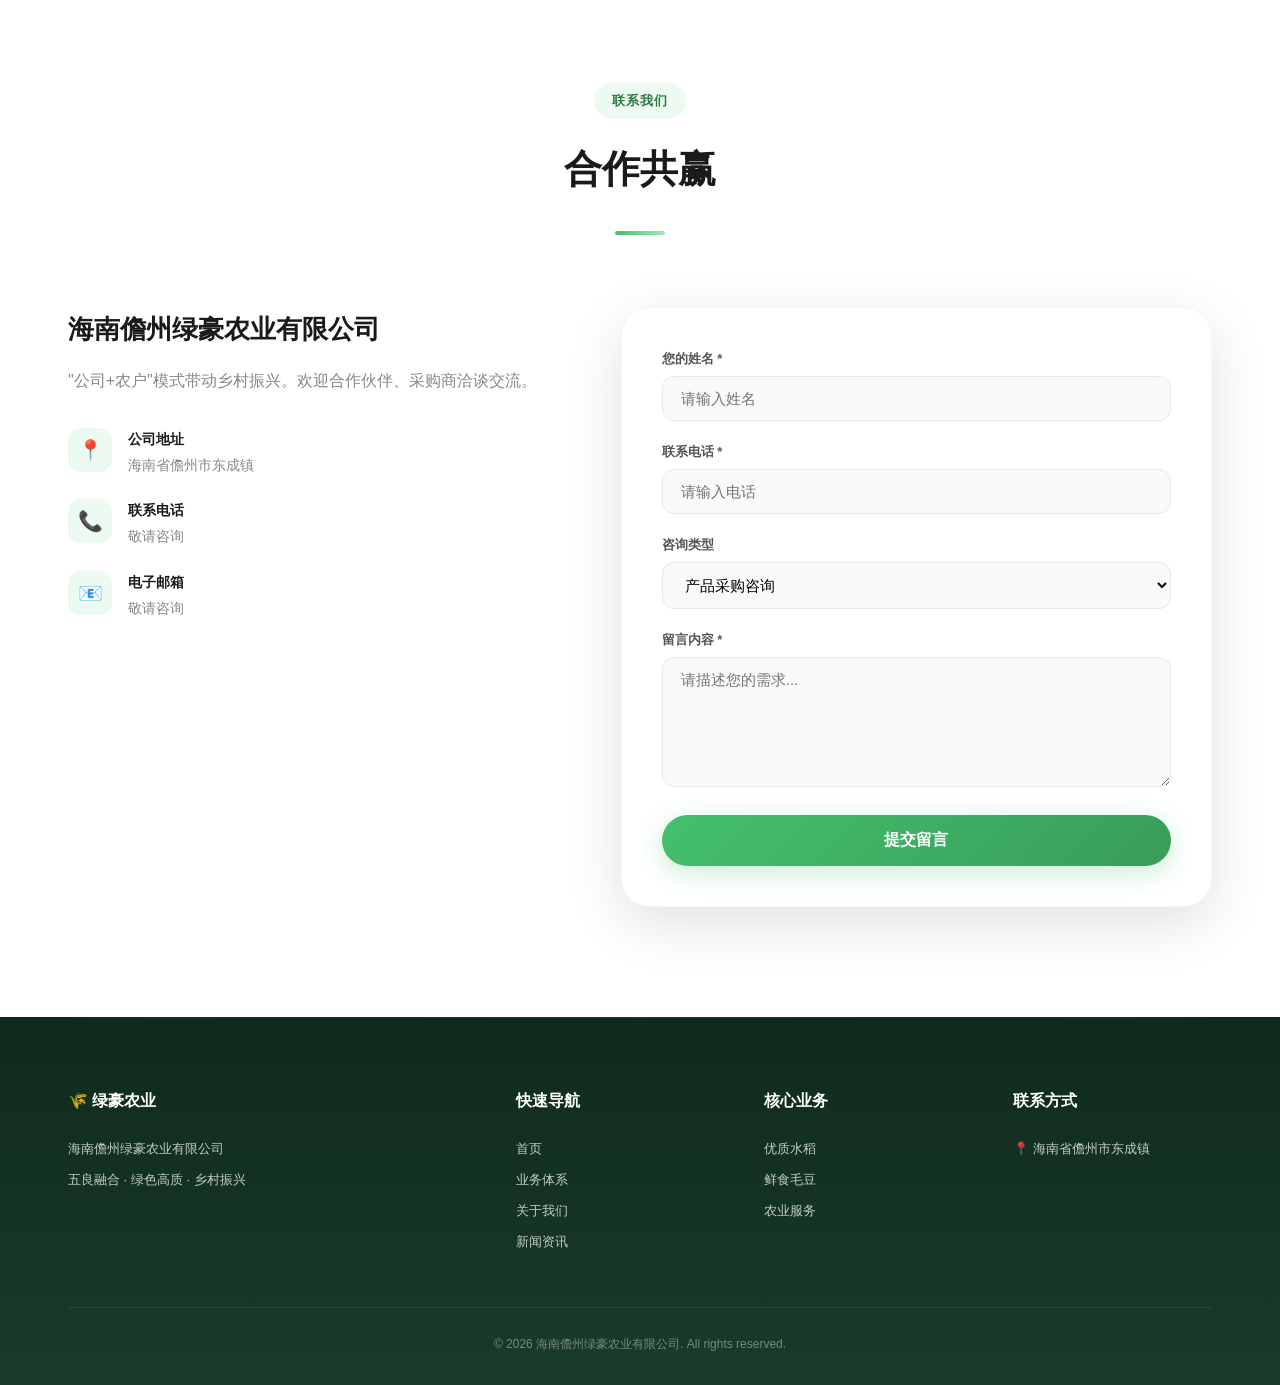
==== commit 5c1a77b8: "🔧 按钮优化：移除GO+加宽适配中文" ====
--- a/index.html
+++ b/index.html
@@ -62,10 +62,7 @@
       <span class="char state-1">
         <span data-label="探" style="--i:1">探</span><span data-label="索" style="--i:2">索</span><span data-label="绿" style="--i:3">绿</span><span data-label="豪" style="--i:4">豪</span>
       </span>
-      <span class="char state-2">
-        <span data-label="G" style="--i:1">G</span><span data-label="O" style="--i:2">O</span><span data-label="!" style="--i:3">!</span>
-      </span>
-    </div>
+          </div>
   </div>
 </a>
           <a href="#contact" class="btn btn-outline btn-lg">合作洽谈</a>
--- a/css/style.css
+++ b/css/style.css
@@ -518,7 +518,7 @@
   border-radius: var(--radius); outline: none; cursor: pointer;
   font-size: 23px; font-family: Arial; background: transparent;
   letter-spacing: -1px; border: 0; position: relative;
-  width: 240px; height: 80px; transform: rotate(353deg) skewX(4deg);
+  width: 260px; height: 80px; transform: rotate(353deg) skewX(4deg);
   display: inline-flex; text-decoration: none;
 }
 .uv-btn .bg { position: absolute; inset: 0; border-radius: inherit; filter: blur(1px); }
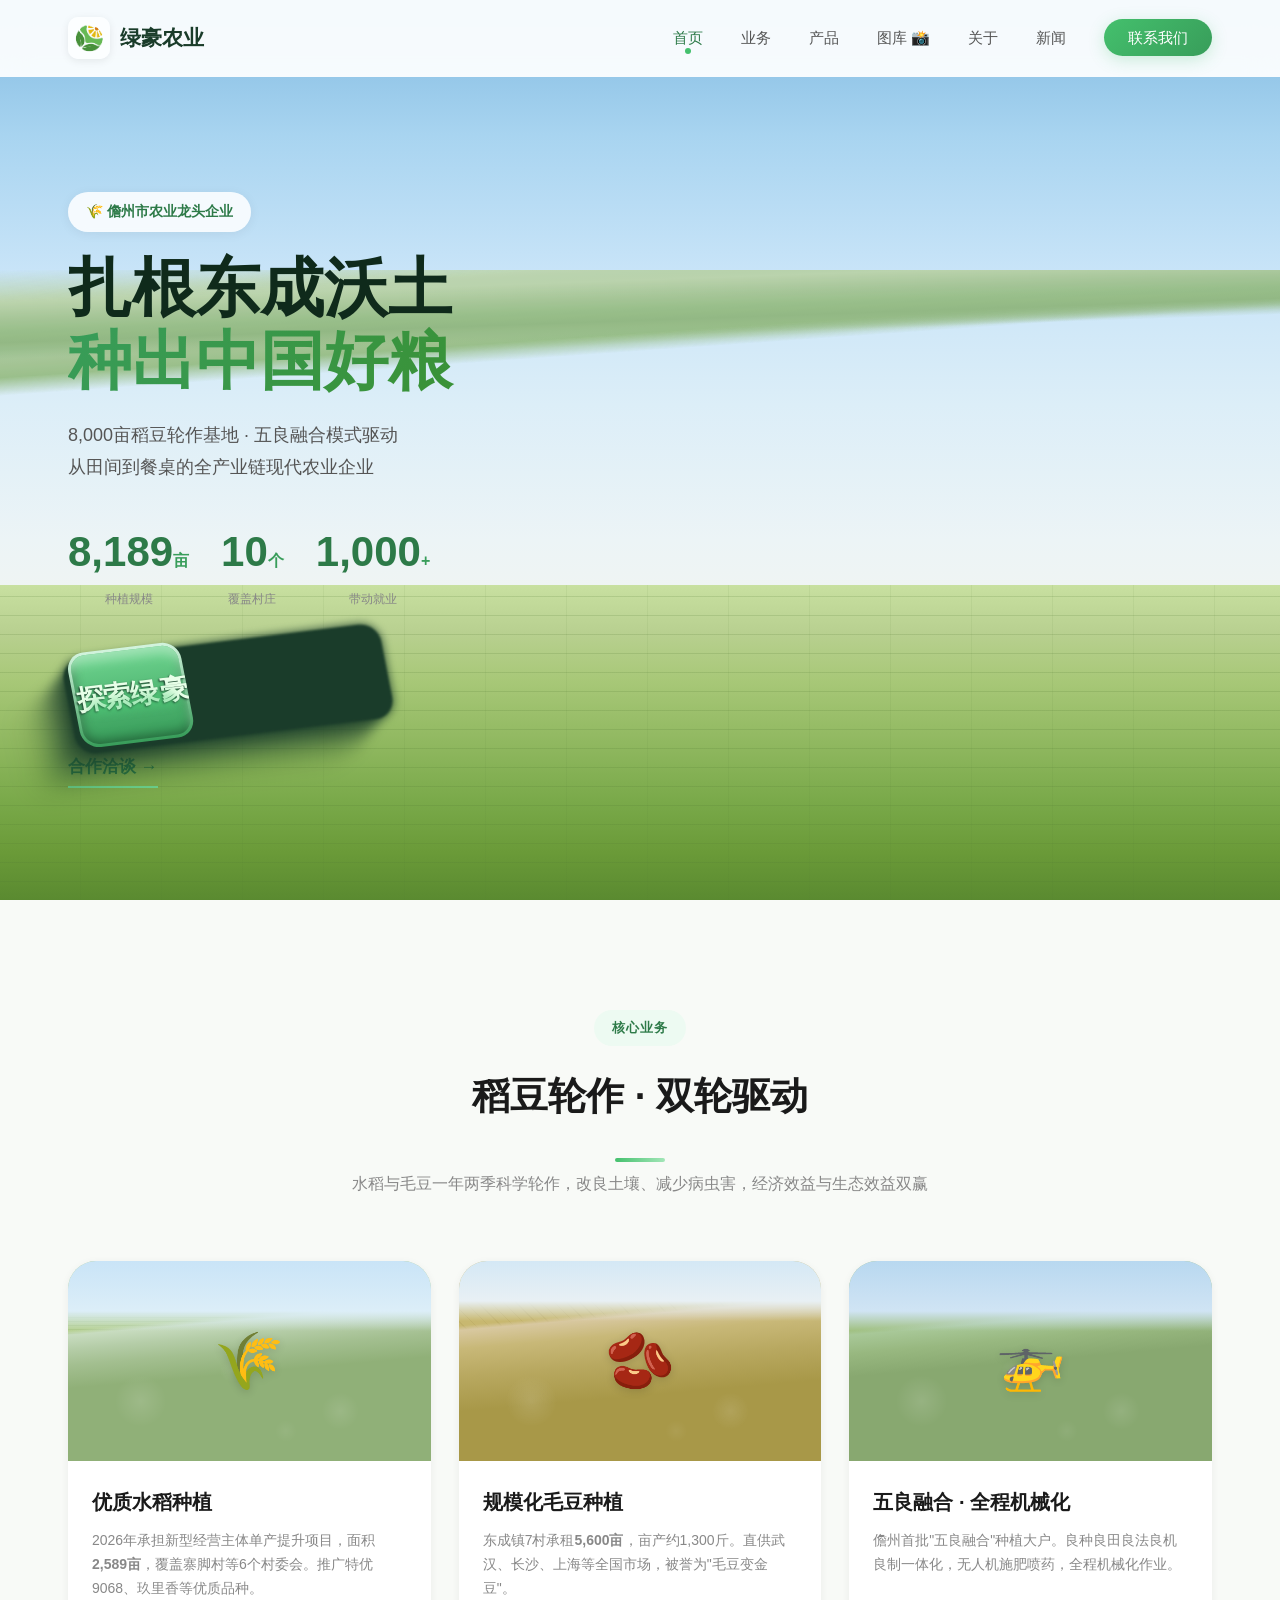
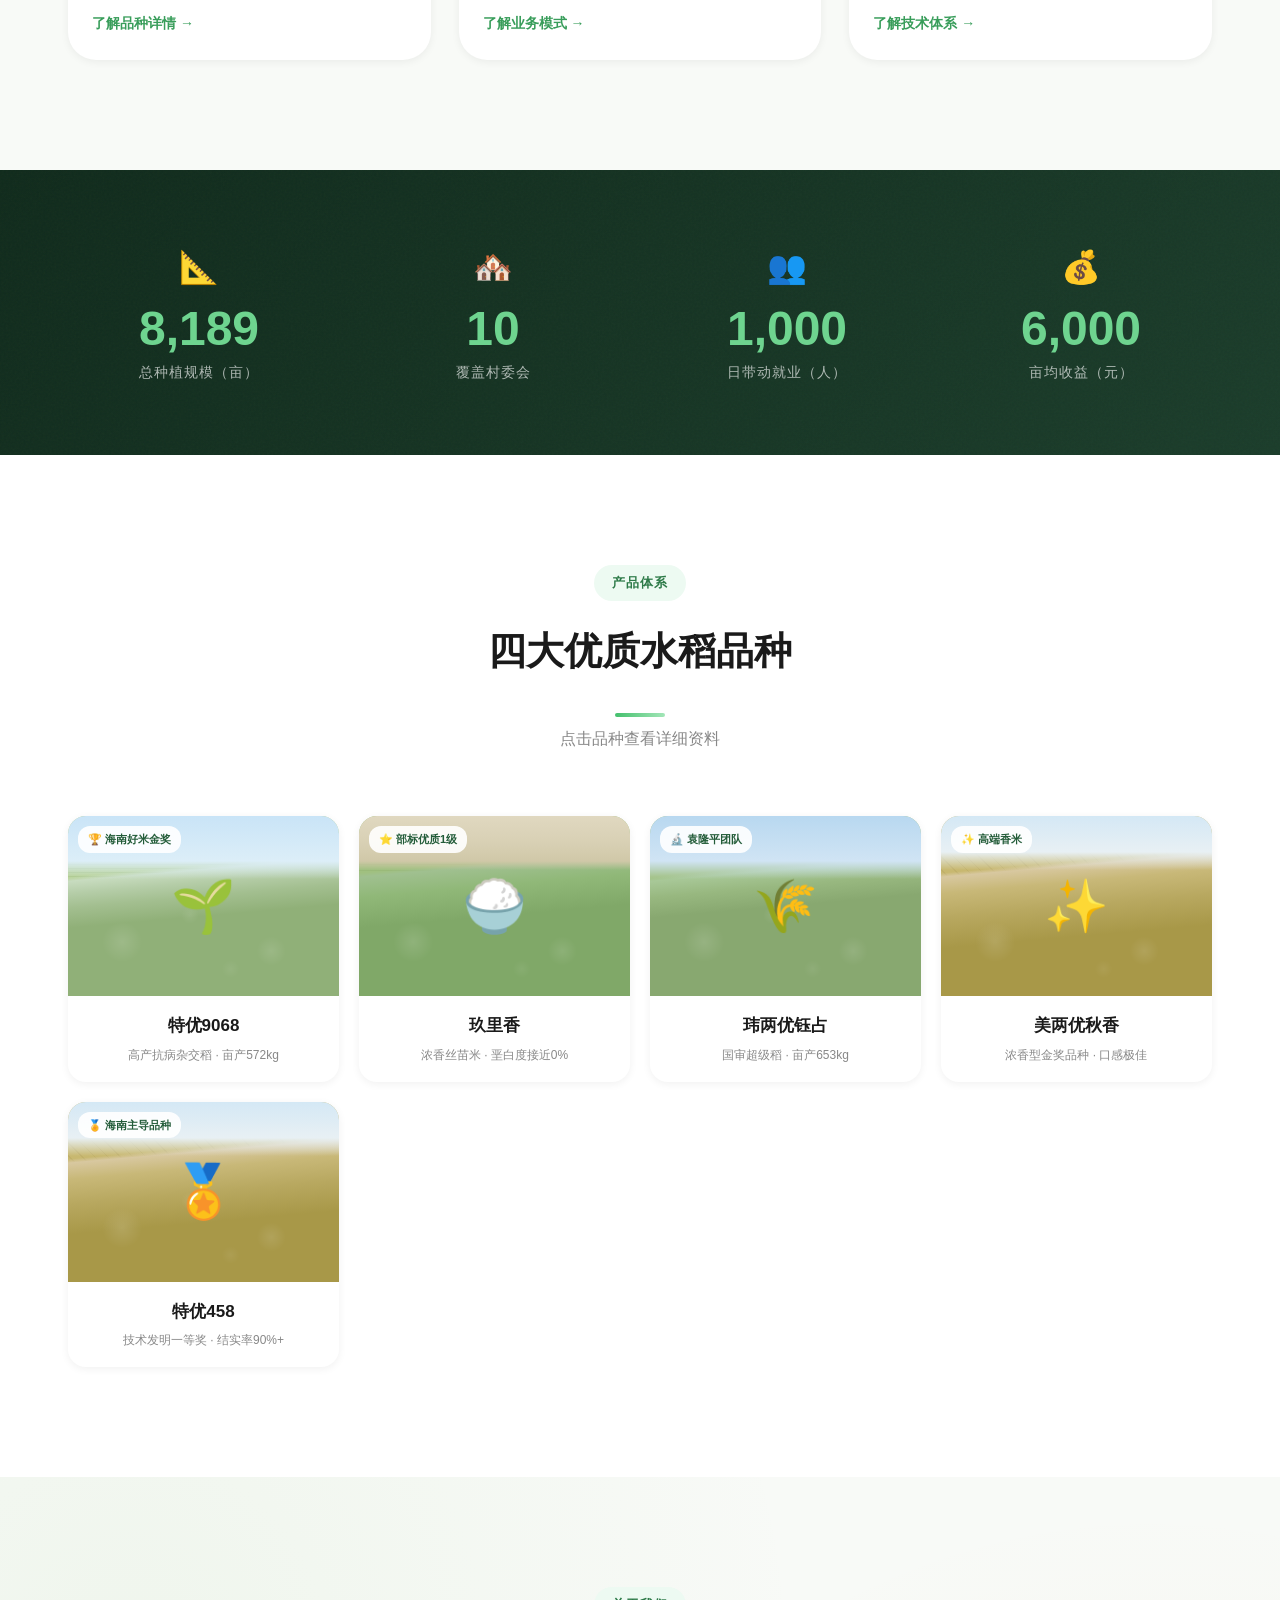
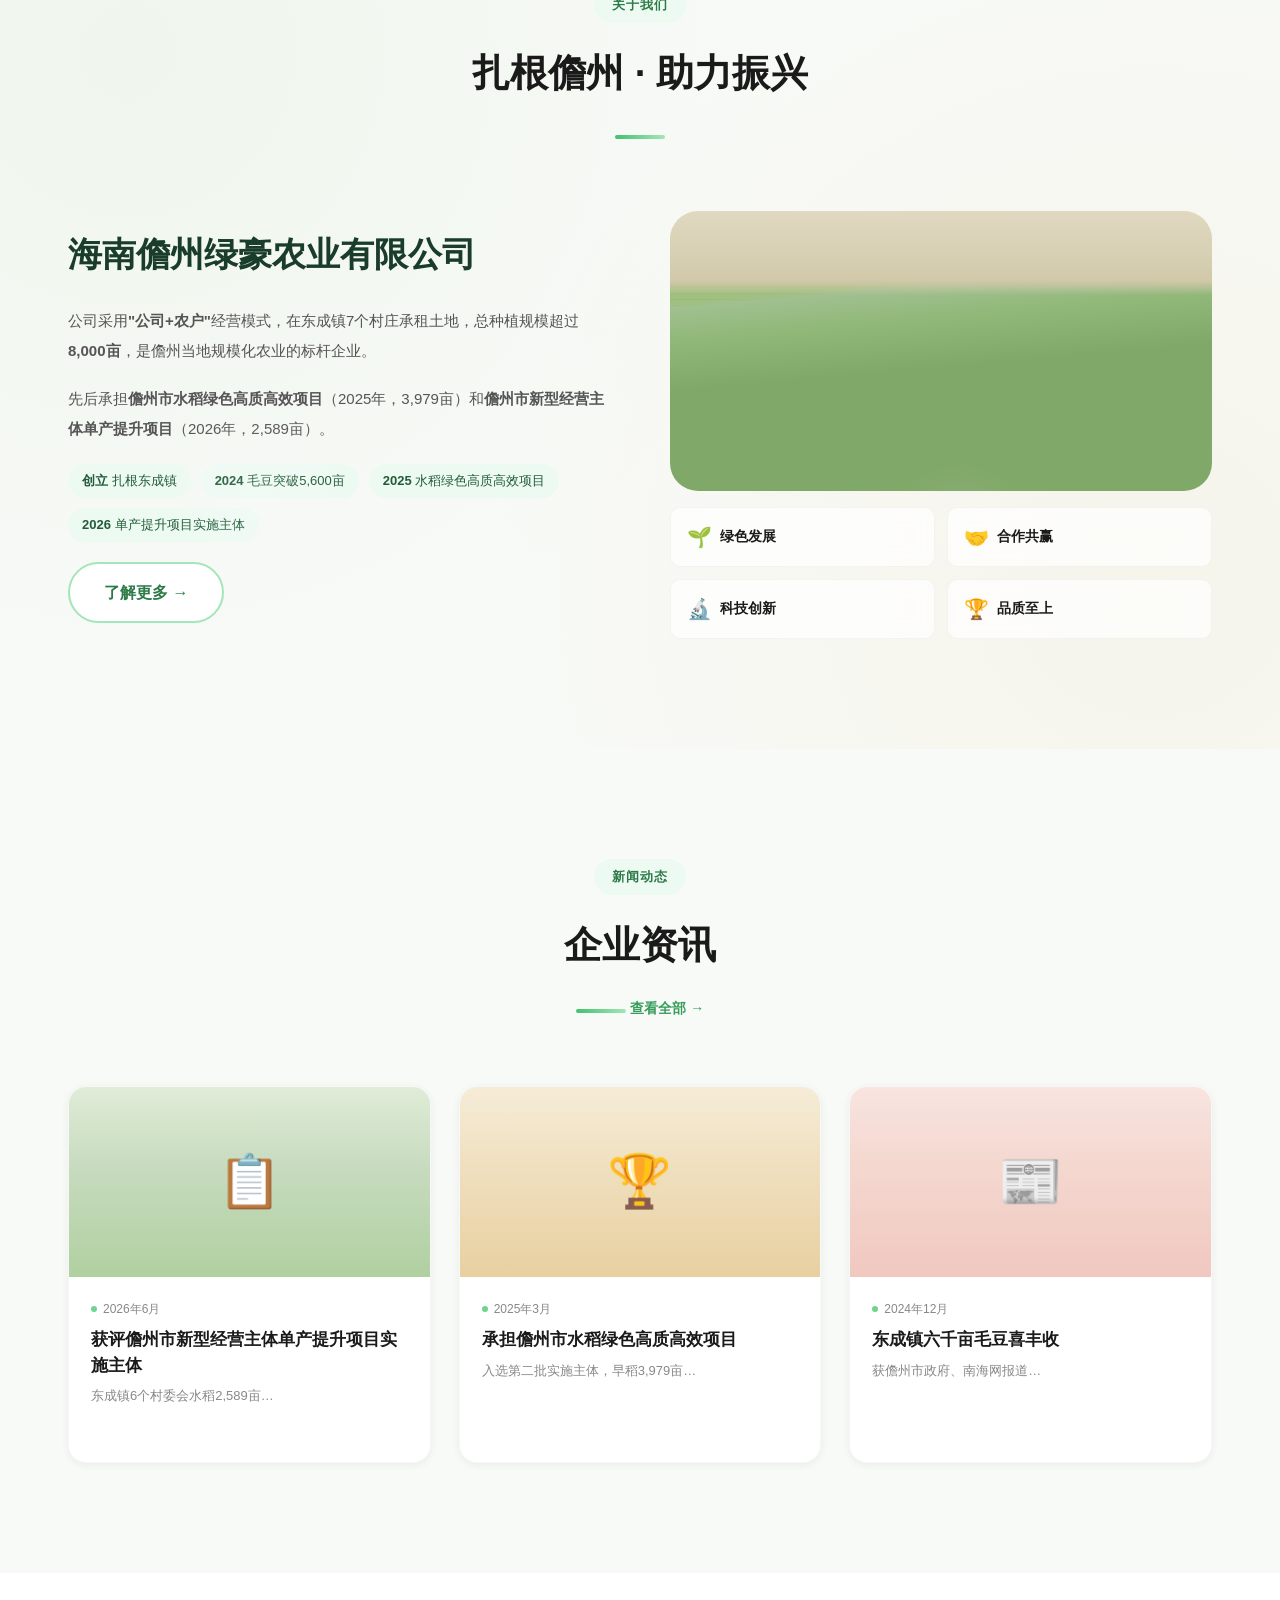
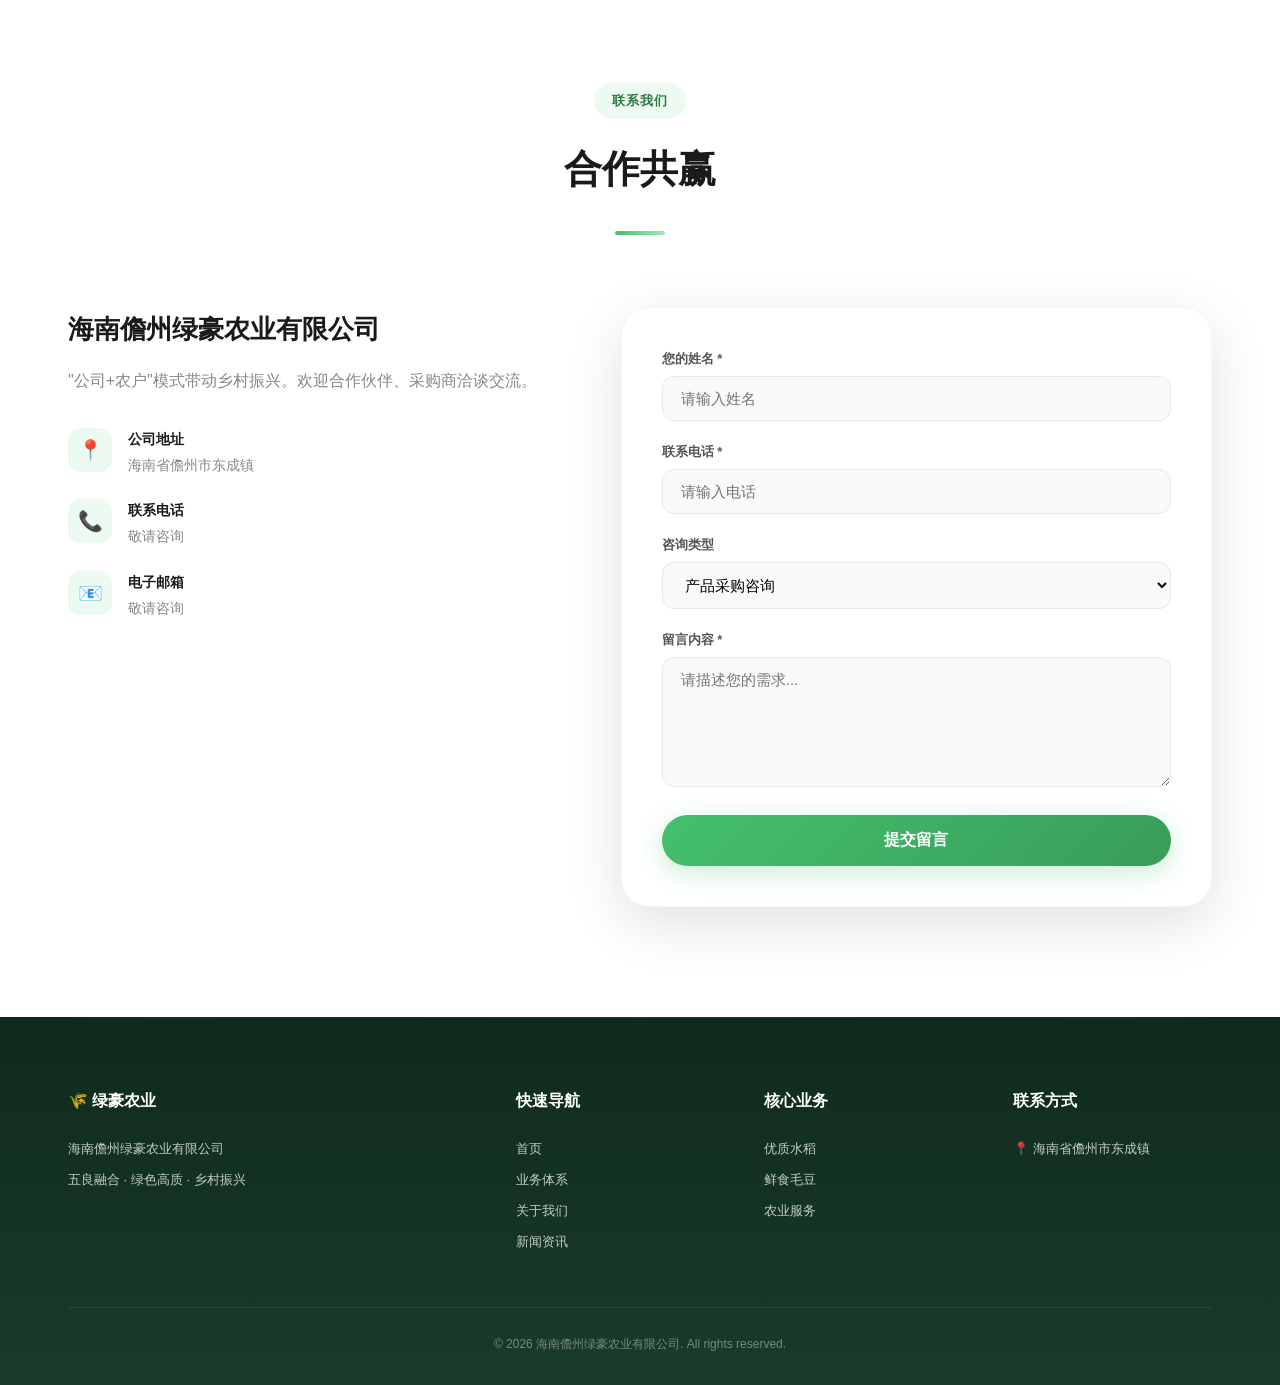
==== commit 02f37189: "🎯 按钮排版优化：主按钮加大至320px+合作洽谈改为下划线链接+移除右侧太阳阴影" ====
--- a/index.html
+++ b/index.html
@@ -33,8 +33,6 @@
 <section class="hero-new" id="hero">
   <!-- 天空层 -->
   <div class="hero-sky"></div>
-  <!-- 太阳 -->
-  <div class="hero-sun"></div>
   <!-- 远山 -->
   <div class="hero-mountains"></div>
   <!-- 稻田条纹 -->
@@ -51,8 +49,8 @@
           <div class="hn"><span class="count-up" data-to="10">0</span><em>个</em><small>覆盖村庄</small></div>
           <div class="hn"><span class="count-up" data-to="1000">0</span><em>+</em><small>带动就业</small></div>
         </div>
-        <div class="hero-buttons">
-          <a href="#business" class="uv-btn" style="vertical-align:middle">
+        <div class="hero-buttons" style="display:flex;flex-direction:column;align-items:flex-start;gap:16px">
+          <a href="#business" class="uv-btn" style="vertical-align:middle;width:320px;height:96px;font-size:28px">
   <div class="bg"></div>
   <svg xmlns="http://www.w3.org/2000/svg" fill="none" viewBox="0 0 342 208" height="208" width="342" class="splash"><path stroke-linecap="round" stroke-width="3" d="M54 99.8C54 99.8 40 90.8 26.7 97.6C13.3 104.5 1.5 97.6 1.5 97.6"/><path stroke-linecap="round" stroke-width="3" d="M285.3 99.8C285.3 99.8 299.3 90.8 312.7 97.6C326.1 104.5 340.1 95.5 340.1 95.5"/><path stroke-linecap="round" stroke-width="3" stroke-opacity=".3" d="M230.6 57.4C230.6 57.4 225.8 41.5 236.1 30.5C246.3 19.5 244.7 13 244.7 13"/><path stroke-linecap="round" stroke-width="3" stroke-opacity=".3" d="M230.6 150.5C230.6 150.5 225.8 166.5 236.1 177.5C246.3 188.5 244.7 195 244.7 195"/><path stroke-linecap="round" stroke-width="3" d="M112.6 57.4C112.6 57.4 117.4 41.5 107.1 30.5C96.8 19.5 98.5 13 98.5 13"/><path stroke-linecap="round" stroke-width="3" d="M112.6 150.5C112.6 150.5 117.4 166.5 107.1 177.5C96.8 188.5 98.5 195 98.5 195"/></svg>
   <div class="wrap">
@@ -65,7 +63,7 @@
           </div>
   </div>
 </a>
-          <a href="#contact" class="btn btn-outline btn-lg">合作洽谈</a>
+          <a href="#contact" style="font-size:17px;color:var(--green-700);font-weight:600;border-bottom:2px solid var(--green-400);padding-bottom:4px;transition:all .3s" onmouseover="this.style.borderColor='var(--green-600)';this.style.color='var(--green-800)'" onmouseout="this.style.borderColor='var(--green-400)';this.style.color='var(--green-700)'">合作洽谈 →</a>
         </div>
       </div>
     </div>
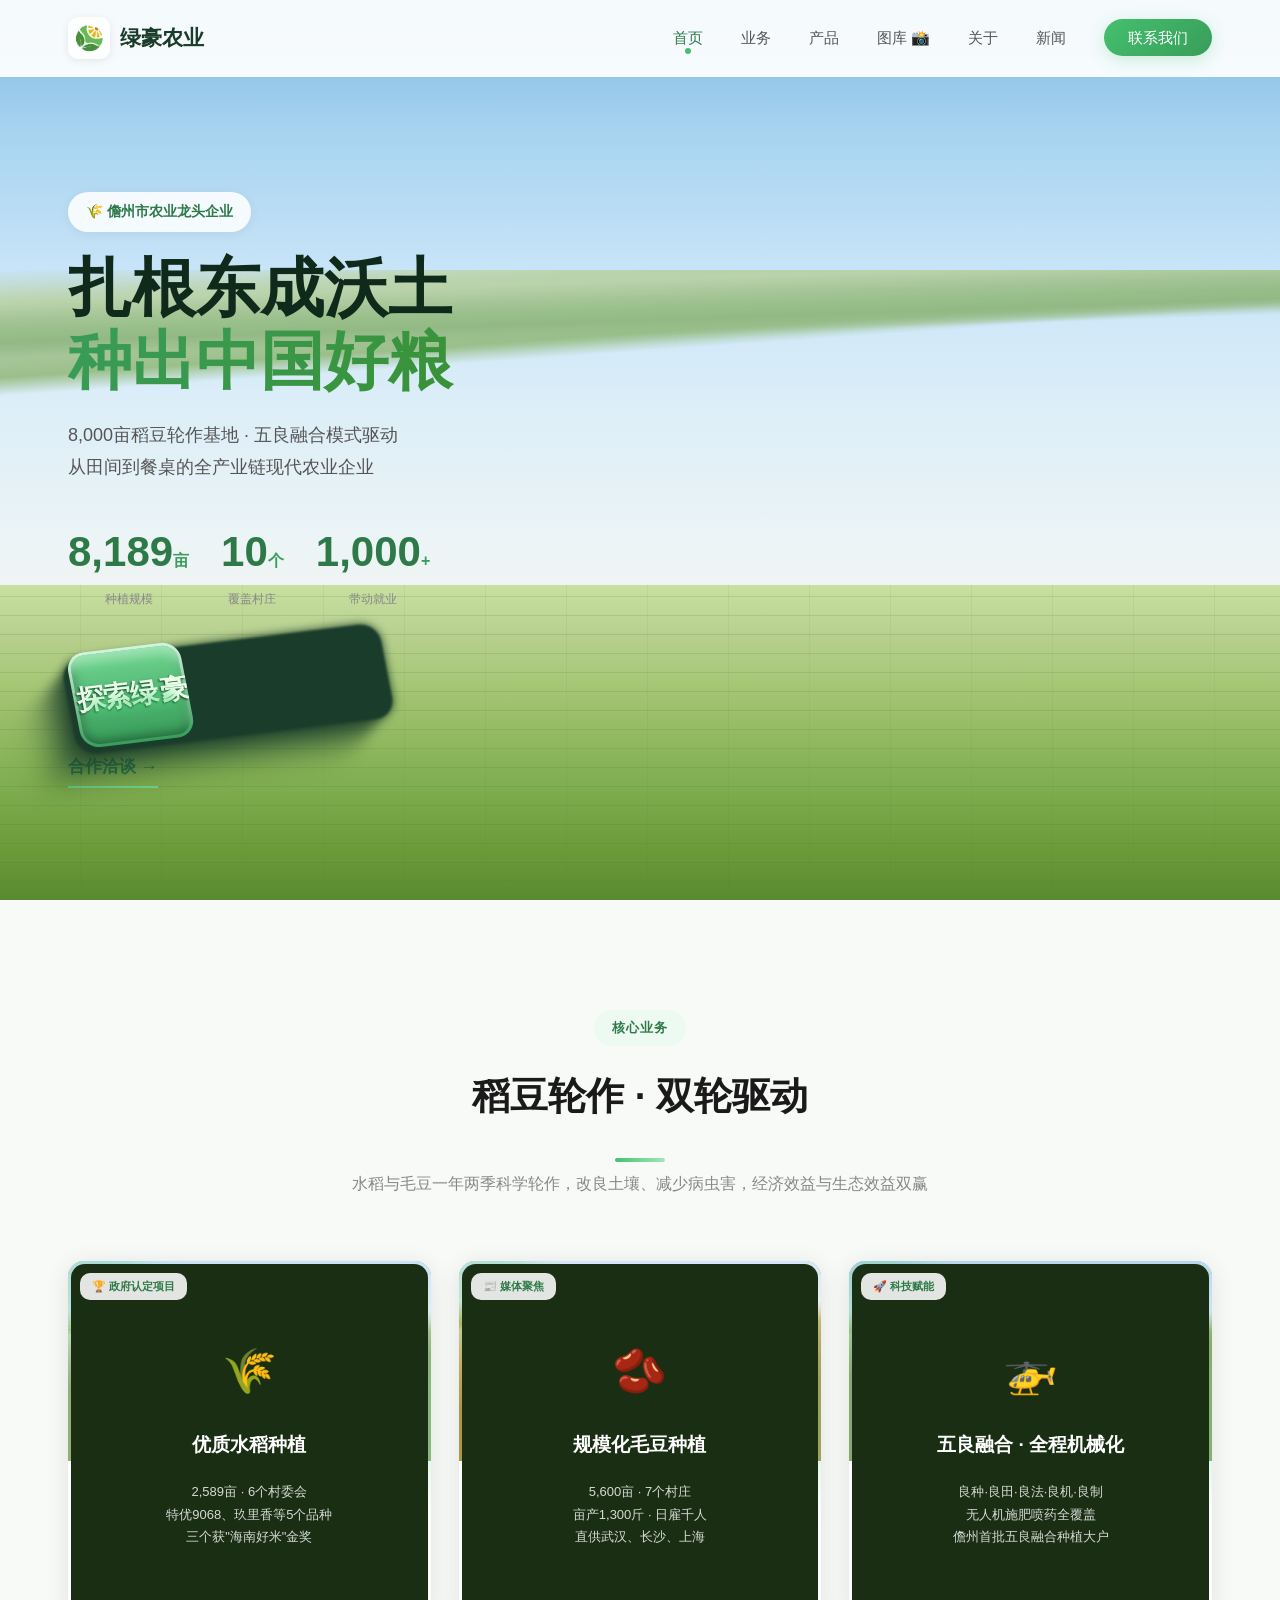
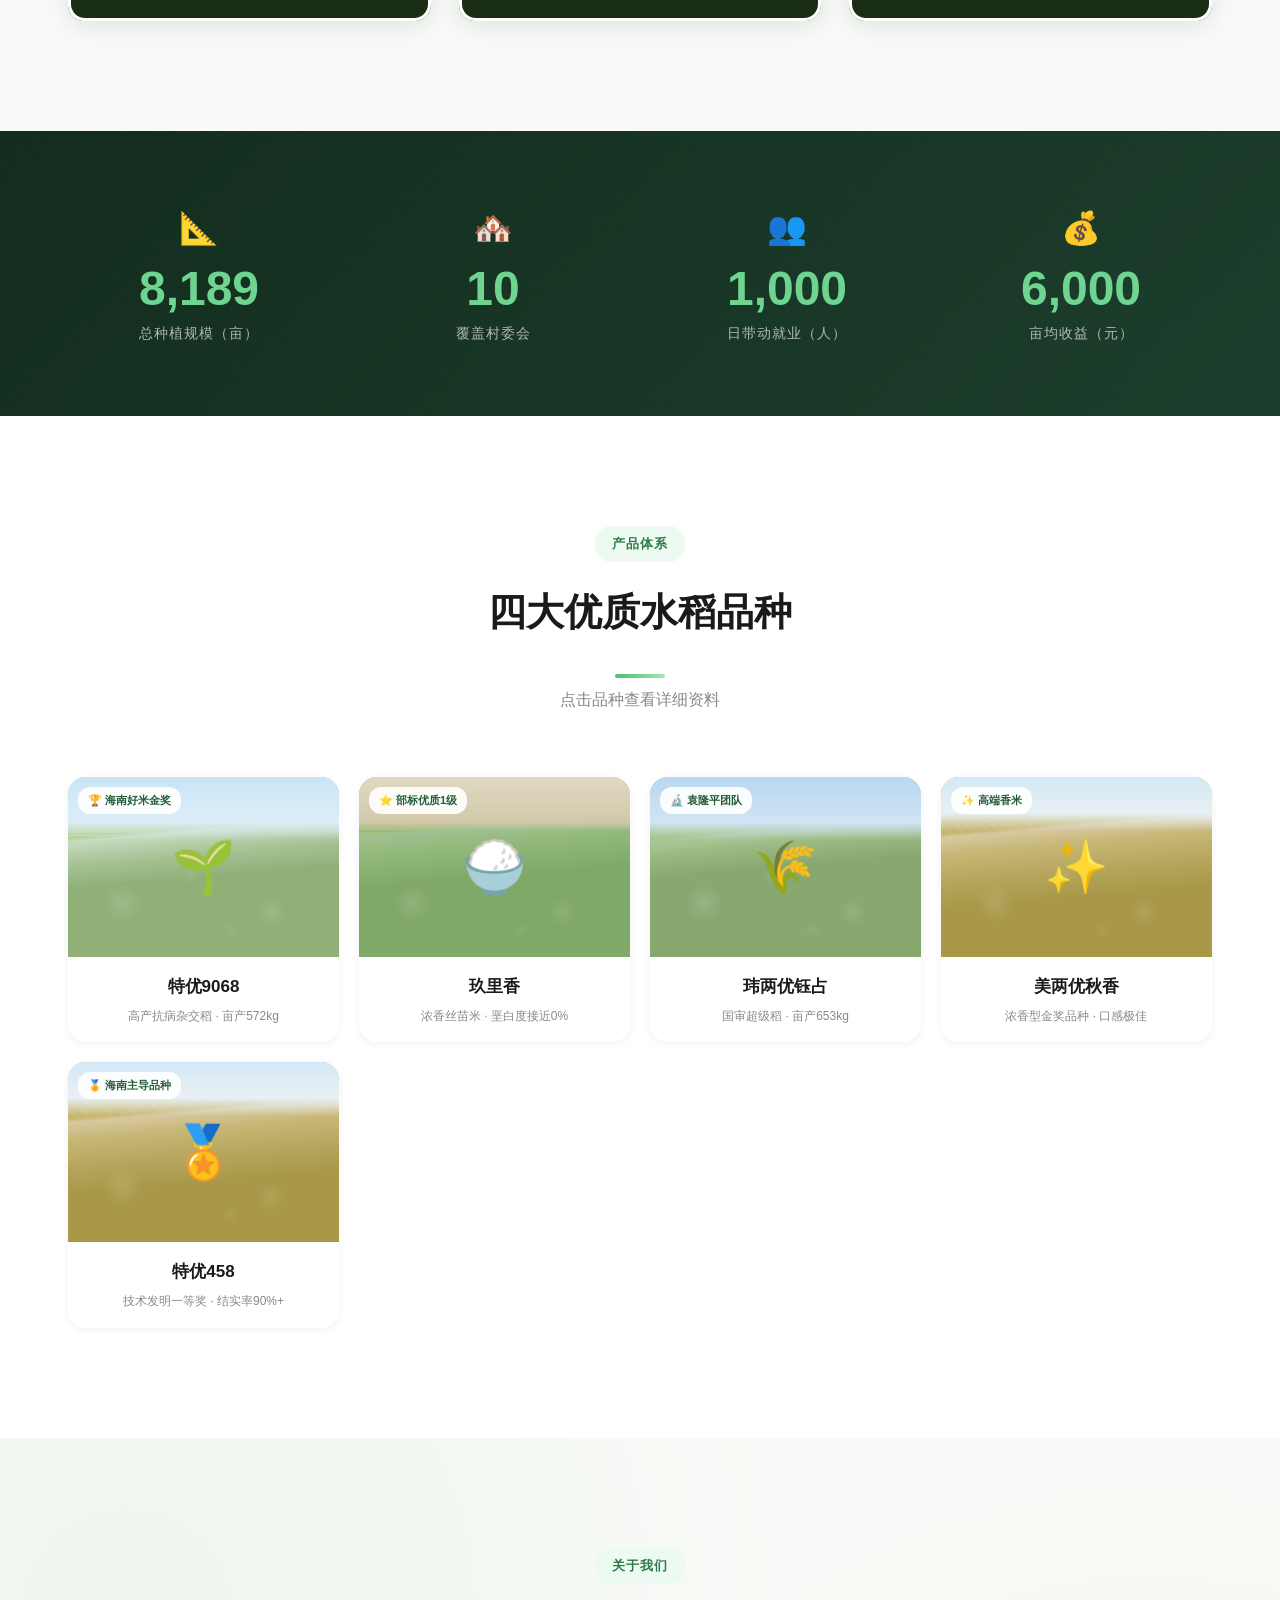
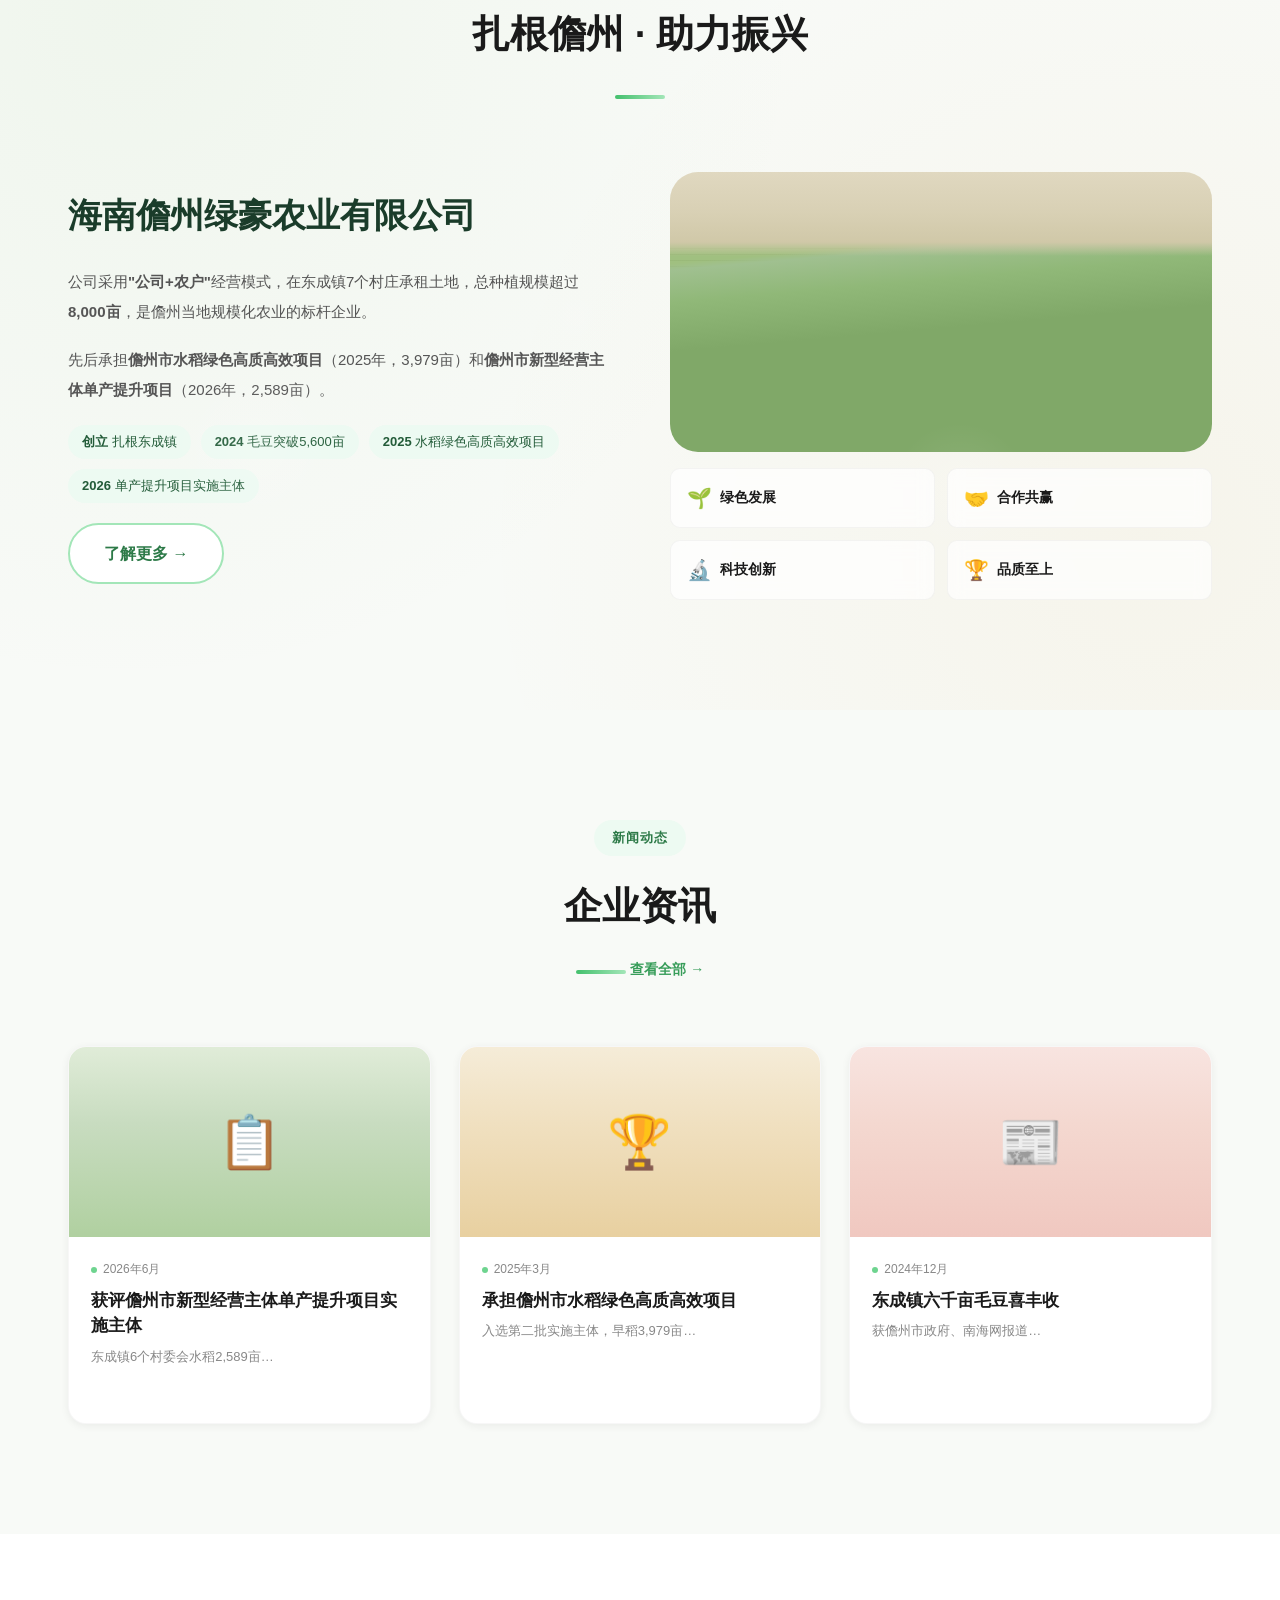
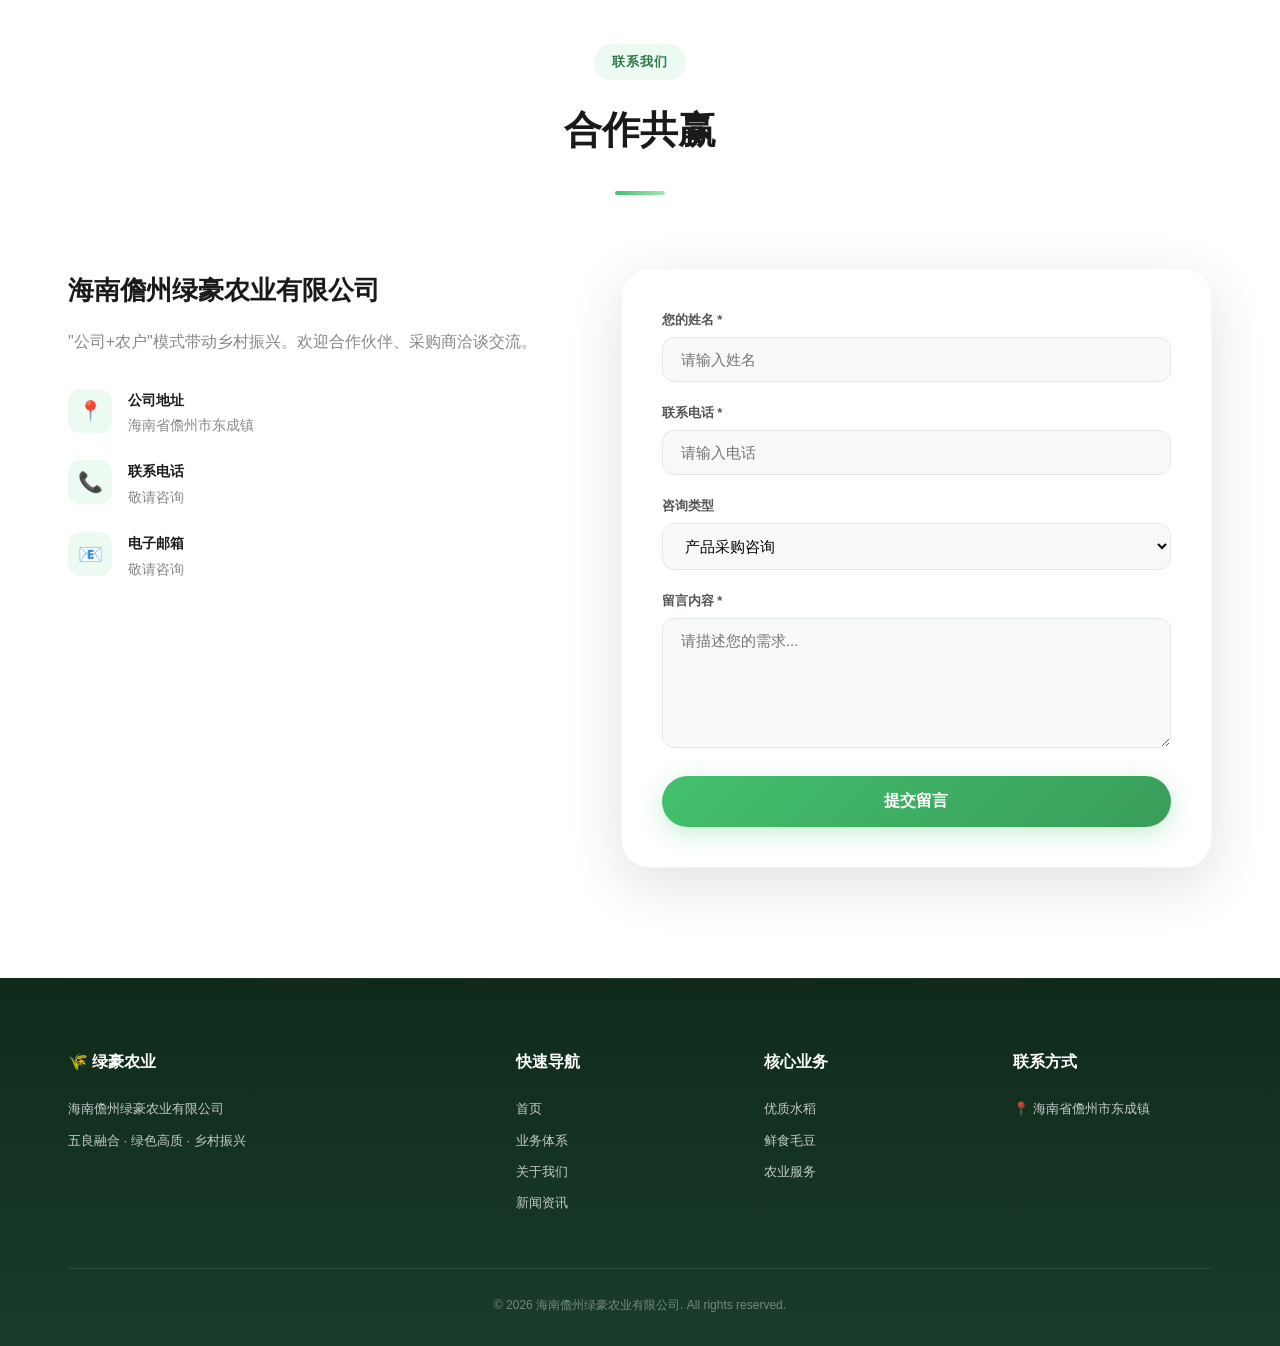
==== commit 9b95cf99: "🃏 业务卡片升级3D翻转：hover旋转180°+背面绿色光扫动画+点击跳转" ====
--- a/index.html
+++ b/index.html
@@ -80,28 +80,34 @@
       <p>水稻与毛豆一年两季科学轮作，改良土壤、减少病虫害，经济效益与生态效益双赢</p>
     </div>
     <div class="business-grid">
-      <div class="biz-card">
-        <div class="biz-img card-bg-rice"><div class="biz-emoji">🌾</div></div>
-        <div class="biz-info">
-          <h3>优质水稻种植</h3>
-          <p>2026年承担新型经营主体单产提升项目，面积<b>2,589亩</b>，覆盖寨脚村等6个村委会。推广特优9068、玖里香等优质品种。</p>
-          <a href="products.html" class="biz-link">了解品种详情 →</a>
-        </div>
-      </div>
-      <div class="biz-card">
-        <div class="biz-img card-bg-soybean"><div class="biz-emoji">🫘</div></div>
-        <div class="biz-info">
-          <h3>规模化毛豆种植</h3>
-          <p>东成镇7村承租<b>5,600亩</b>，亩产约1,300斤。直供武汉、长沙、上海等全国市场，被誉为"毛豆变金豆"。</p>
-          <a href="products.html" class="biz-link">了解业务模式 →</a>
-        </div>
-      </div>
-      <div class="biz-card">
-        <div class="biz-img card-bg-machine"><div class="biz-emoji">🚁</div></div>
-        <div class="biz-info">
-          <h3>五良融合 · 全程机械化</h3>
-          <p>儋州首批"五良融合"种植大户。良种良田良法良机良制一体化，无人机施肥喷药，全程机械化作业。</p>
-          <a href="products.html" class="biz-link">了解技术体系 →</a>
+      <!-- 3D Flip Card 1: 水稻 -->
+      <div class="flip3d" onclick="location.href='products.html'" style="cursor:pointer">
+        <div class="f3-inner">
+          <div class="f3-back"><div class="f3-back-inner"><div class="f3-icon">🌾</div><strong>优质水稻种植</strong><p>2,589亩 · 6个村委会<br>特优9068、玖里香等5个品种<br>三个获"海南好米"金奖</p></div></div>
+          <div class="f3-front">
+            <div class="f3-img card-bg-rice"><div class="f3-circle c1"></div><div class="f3-circle c2"></div><div class="f3-circle c3"></div><span class="f3-badge">🏆 政府认定项目</span>🌾</div>
+            <div class="f3-info"><h3>优质水稻种植</h3><p>2026年单产提升项目 · 五良融合 · 全程机械化</p></div>
+          </div>
+        </div>
+      </div>
+      <!-- 3D Flip Card 2: 毛豆 -->
+      <div class="flip3d" onclick="location.href='products.html'" style="cursor:pointer">
+        <div class="f3-inner">
+          <div class="f3-back"><div class="f3-back-inner"><div class="f3-icon">🫘</div><strong>规模化毛豆种植</strong><p>5,600亩 · 7个村庄<br>亩产1,300斤 · 日雇千人<br>直供武汉、长沙、上海</p></div></div>
+          <div class="f3-front">
+            <div class="f3-img card-bg-soybean"><div class="f3-circle c1"></div><div class="f3-circle c2"></div><div class="f3-circle c3"></div><span class="f3-badge">📰 媒体聚焦</span>🫘</div>
+            <div class="f3-info"><h3>规模化毛豆种植</h3><p>毛豆变金豆 · 乡村振兴典范 · 全国销售</p></div>
+          </div>
+        </div>
+      </div>
+      <!-- 3D Flip Card 3: 五良融合 -->
+      <div class="flip3d" onclick="location.href='products.html'" style="cursor:pointer">
+        <div class="f3-inner">
+          <div class="f3-back"><div class="f3-back-inner"><div class="f3-icon">🚁</div><strong>五良融合 · 全程机械化</strong><p>良种·良田·良法·良机·良制<br>无人机施肥喷药全覆盖<br>儋州首批五良融合种植大户</p></div></div>
+          <div class="f3-front">
+            <div class="f3-img card-bg-machine"><div class="f3-circle c1"></div><div class="f3-circle c2"></div><div class="f3-circle c3"></div><span class="f3-badge">🚀 科技赋能</span>🚁</div>
+            <div class="f3-info"><h3>五良融合 · 全程机械化</h3><p>儋州首批种植大户 · 科学种植规范体系</p></div>
+          </div>
         </div>
       </div>
     </div>
--- a/css/style.css
+++ b/css/style.css
@@ -570,3 +570,27 @@
 @keyframes uvResetArrow { 0% { transform: translateX(-128px) } 100% { transform: translateX(0) } }
 @keyframes uvPath { from { stroke: white } to { stroke-dashoffset: -480; stroke: #a3e6b8 } }
 @keyframes uvSplash { to { stroke-dasharray: 2 60; stroke-dashoffset: -60 } }
+
+/* ===== Uiverse 3D Flip Card (Green Edition) ===== */
+.flip3d { width:100%; height:360px; overflow:visible; }
+.flip3d .f3-inner { width:100%; height:100%; transform-style:preserve-3d; transition:transform .6s ease; box-shadow:0 4px 24px rgba(0,0,0,.1); border-radius:16px; }
+.flip3d:hover .f3-inner { transform:rotateY(180deg); }
+.flip3d .f3-front, .flip3d .f3-back { position:absolute; inset:0; backface-visibility:hidden; -webkit-backface-visibility:hidden; border-radius:16px; overflow:hidden; }
+.f3-back { background:#1a2e14; display:flex; align-items:center; justify-content:center; }
+.f3-back::before { content:''; position:absolute; width:180px; height:180%; background:linear-gradient(90deg,transparent,rgba(68,192,109,.22),rgba(110,212,143,.35),rgba(68,192,109,.22),transparent); animation:f3Spin 4.5s linear infinite; }
+.f3-back-inner { position:absolute; inset:3px; background:#1a2e14; border-radius:14px; color:#fff; display:flex; flex-direction:column; justify-content:center; align-items:center; gap:20px; padding:28px; text-align:center; z-index:1; }
+.f3-back-inner .f3-icon { font-size:44px; }
+.f3-back-inner strong { font-size:19px; font-weight:700; }
+.f3-back-inner p { font-size:13px; line-height:1.7; opacity:.82; }
+.f3-front { background:#fff; display:flex; flex-direction:column; }
+.f3-front .f3-img { height:200px; display:flex; align-items:center; justify-content:center; font-size:64px; position:relative; }
+.f3-front .f3-img .f3-badge { position:absolute; top:12px; left:12px; background:rgba(255,255,255,.88); padding:4px 12px; border-radius:10px; font-size:11px; font-weight:600; color:var(--green-700); z-index:2; }
+.f3-front .f3-info { padding:20px; flex:1; display:flex; flex-direction:column; justify-content:center; }
+.f3-front .f3-info h3 { font-size:18px; font-weight:700; margin-bottom:4px; color:var(--green-900); }
+.f3-front .f3-info p { font-size:13px; color:var(--text-light); line-height:1.5; }
+.f3-circle { border-radius:50%; position:absolute; filter:blur(18px); animation:f3Float 3s ease-in-out infinite; }
+.f3-circle.c1 { width:100px; height:100px; background:rgba(68,192,109,.28); left:-20px; top:-20px; }
+.f3-circle.c2 { width:160px; height:160px; background:rgba(110,212,143,.2); right:-40px; bottom:-40px; animation-delay:-1s; }
+.f3-circle.c3 { width:55px; height:55px; background:rgba(232,184,75,.25); right:20px; top:40px; animation-delay:-2s; }
+@keyframes f3Spin { 0%{transform:rotateZ(0)}100%{transform:rotateZ(360deg)} }
+@keyframes f3Float { 0%,100%{transform:translateY(0)}50%{transform:translateY(10px)} }
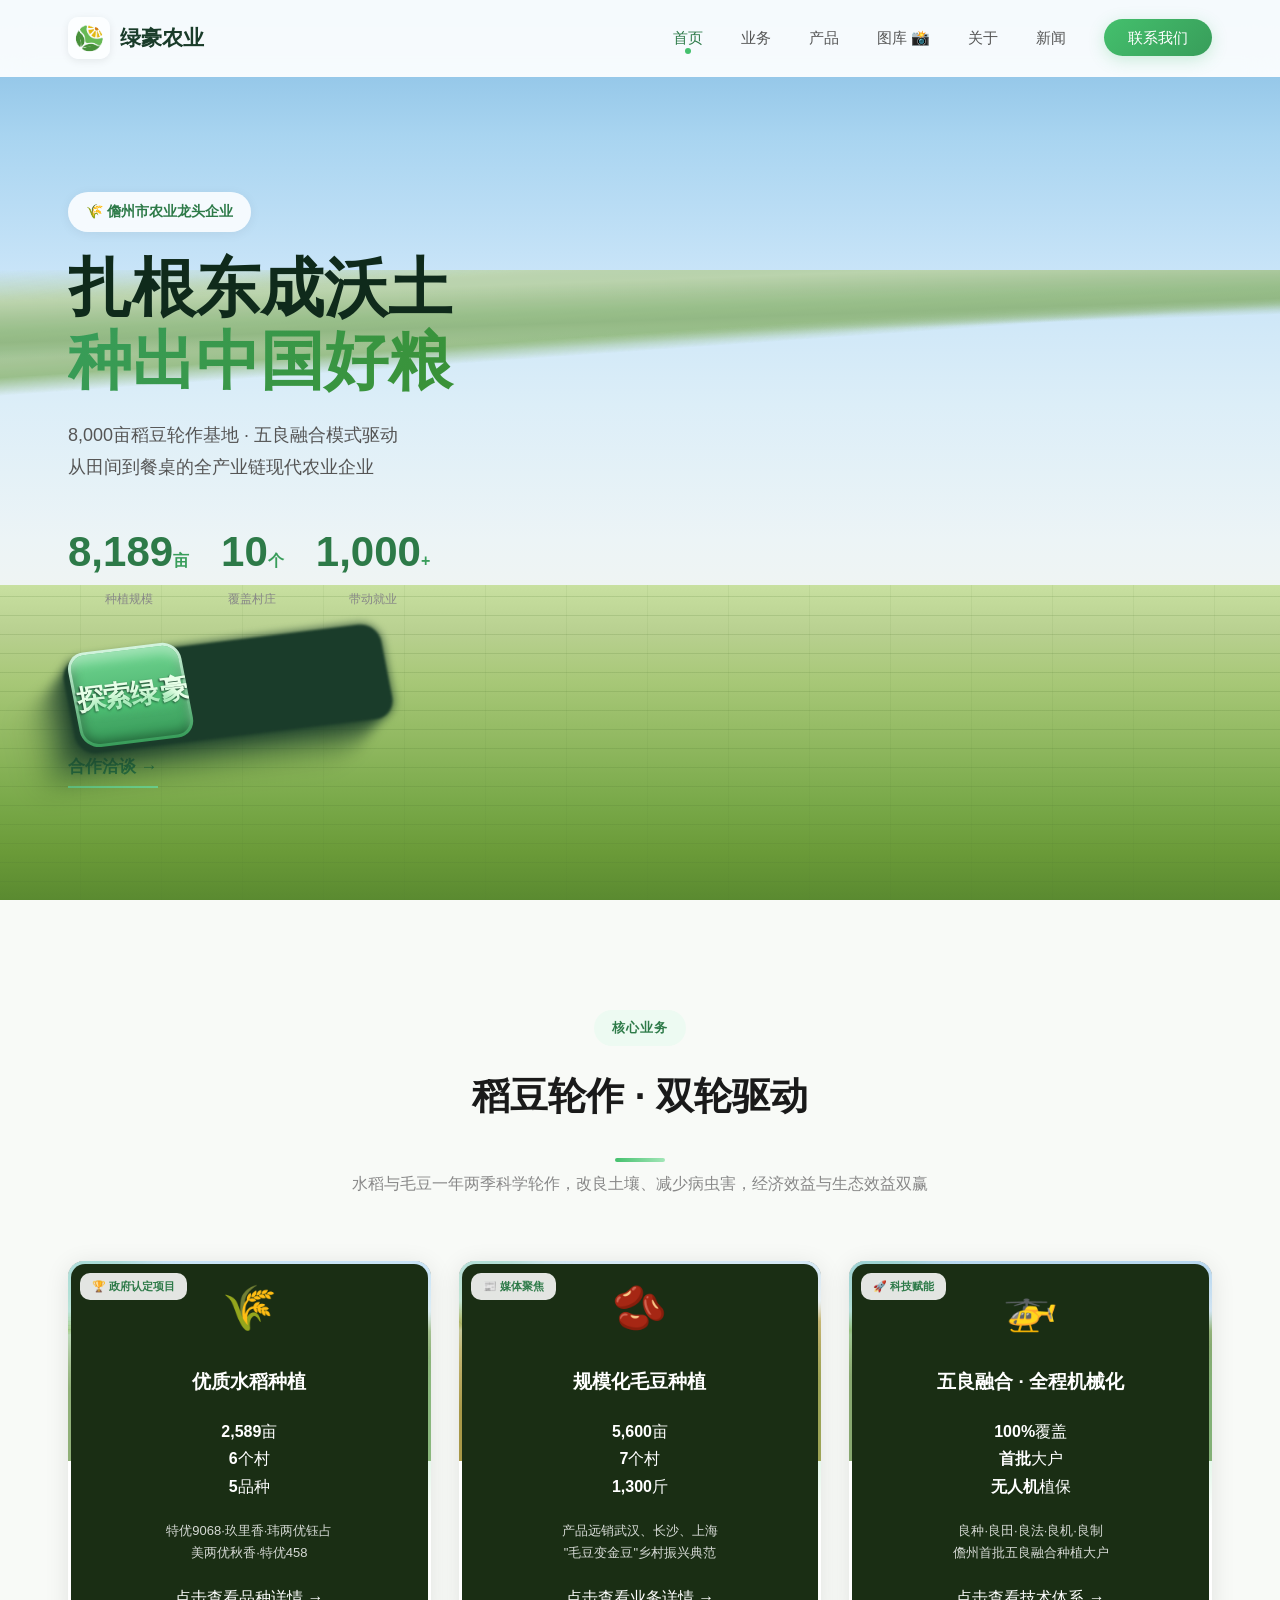
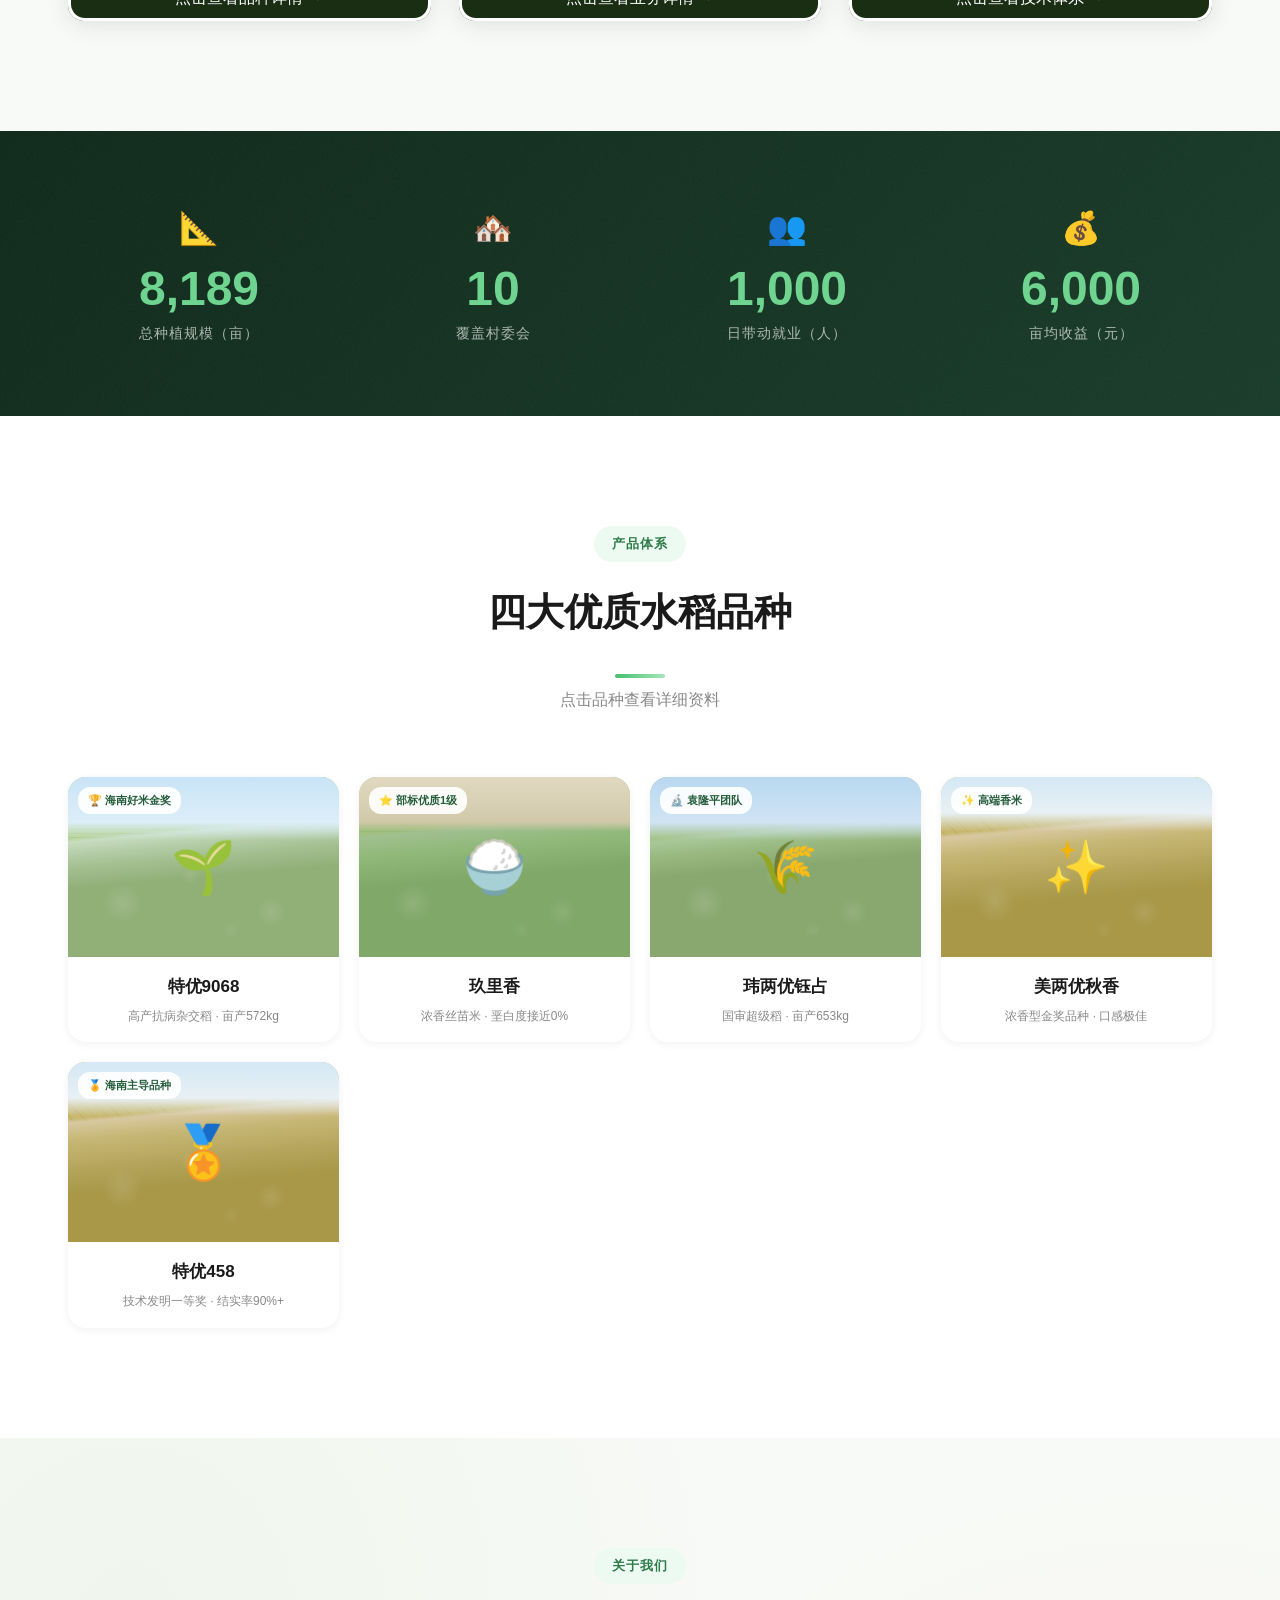
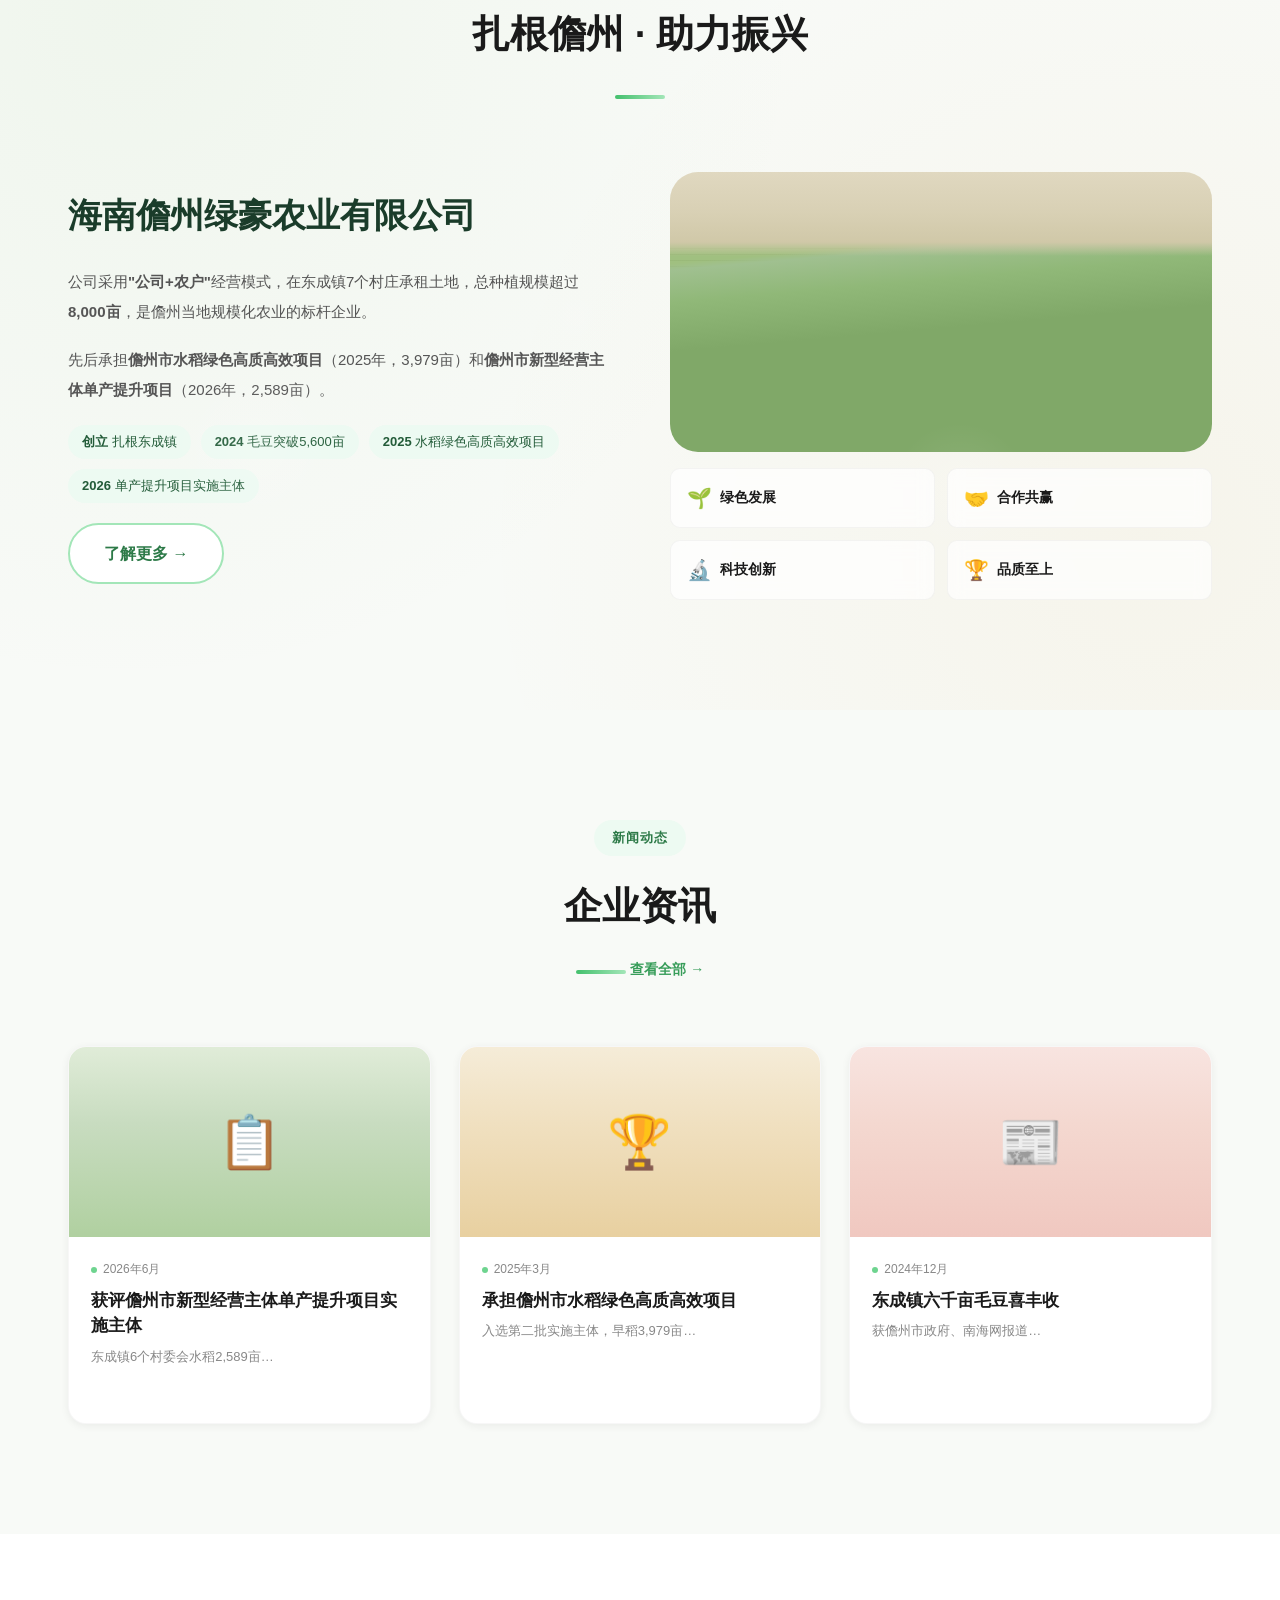
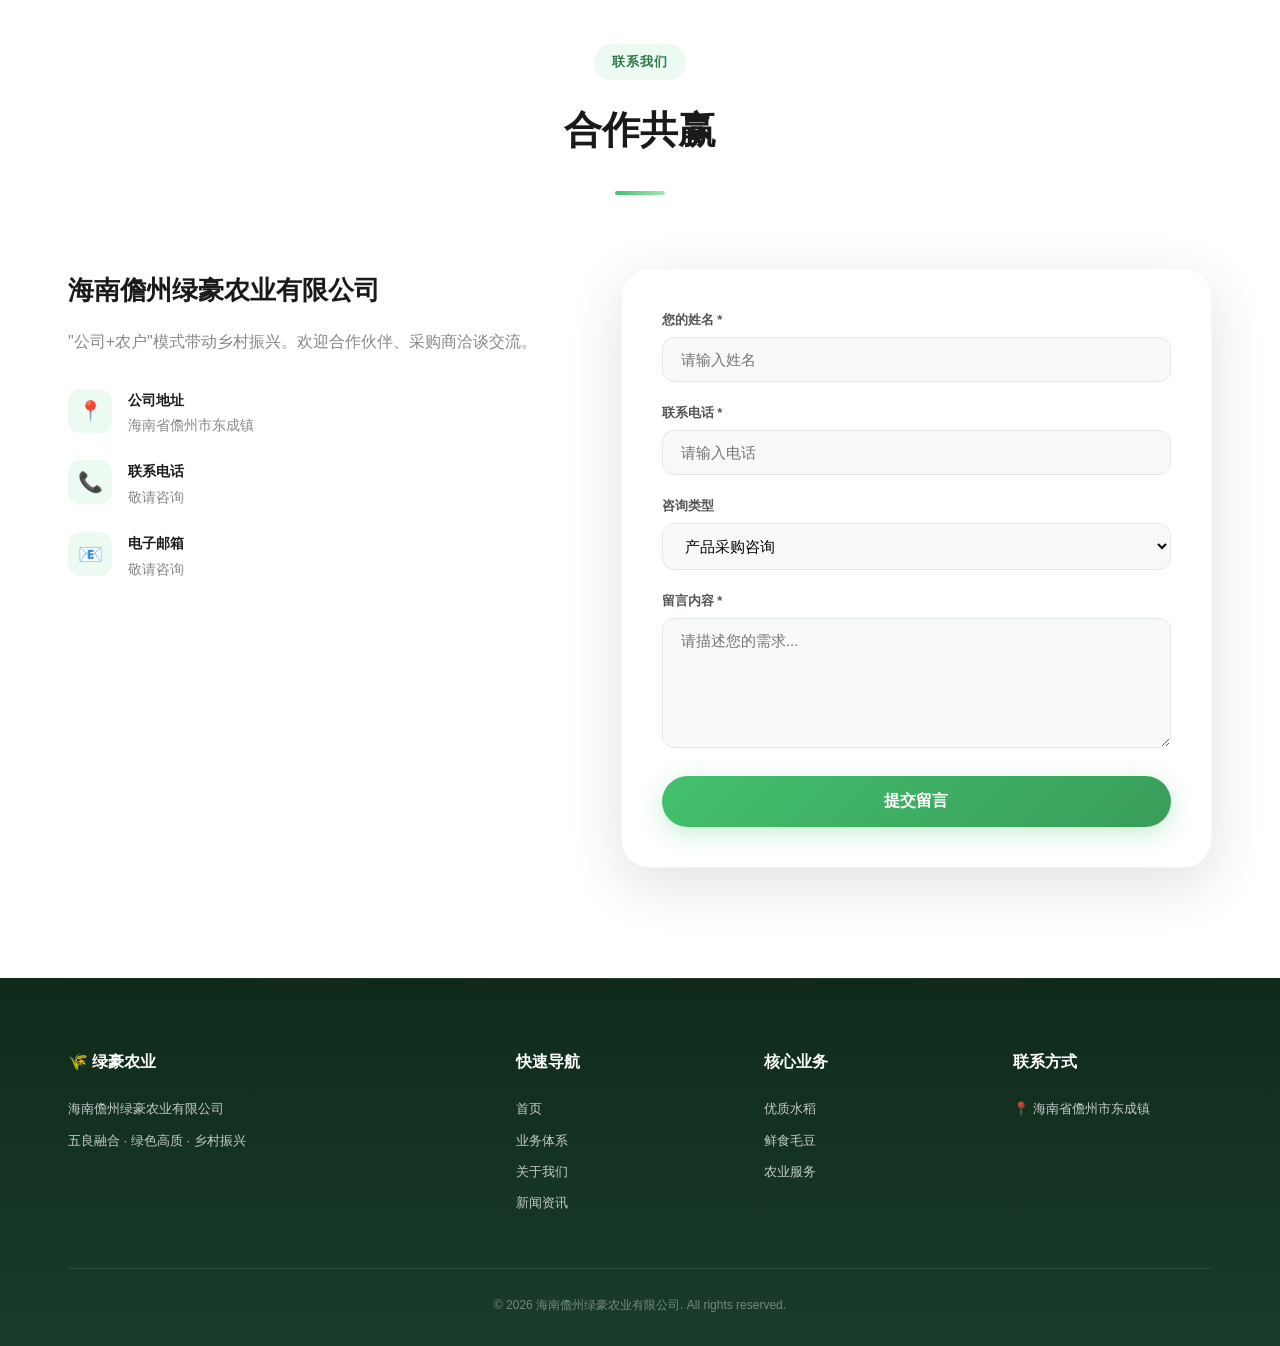
==== commit 57fca7c9: "🃏 卡片背面升级：加数据统计+品种列表+点击按钮" ====
--- a/index.html
+++ b/index.html
@@ -83,7 +83,7 @@
       <!-- 3D Flip Card 1: 水稻 -->
       <div class="flip3d" onclick="location.href='products.html'" style="cursor:pointer">
         <div class="f3-inner">
-          <div class="f3-back"><div class="f3-back-inner"><div class="f3-icon">🌾</div><strong>优质水稻种植</strong><p>2,589亩 · 6个村委会<br>特优9068、玖里香等5个品种<br>三个获"海南好米"金奖</p></div></div>
+<div class="f3-back"><div class="f3-back-inner"><div class="f3-icon">🌾</div><strong>优质水稻种植</strong><div class="f3-stats"><div class="f3-stat"><b>2,589</b>亩</div><div class="f3-stat"><b>6</b>个村</div><div class="f3-stat"><b>5</b>品种</div></div><p>特优9068·玖里香·玮两优钰占<br>美两优秋香·特优458</p><span class="f3-btn">点击查看品种详情 →</span></div></div>
           <div class="f3-front">
             <div class="f3-img card-bg-rice"><div class="f3-circle c1"></div><div class="f3-circle c2"></div><div class="f3-circle c3"></div><span class="f3-badge">🏆 政府认定项目</span>🌾</div>
             <div class="f3-info"><h3>优质水稻种植</h3><p>2026年单产提升项目 · 五良融合 · 全程机械化</p></div>
@@ -93,7 +93,7 @@
       <!-- 3D Flip Card 2: 毛豆 -->
       <div class="flip3d" onclick="location.href='products.html'" style="cursor:pointer">
         <div class="f3-inner">
-          <div class="f3-back"><div class="f3-back-inner"><div class="f3-icon">🫘</div><strong>规模化毛豆种植</strong><p>5,600亩 · 7个村庄<br>亩产1,300斤 · 日雇千人<br>直供武汉、长沙、上海</p></div></div>
+<div class="f3-back"><div class="f3-back-inner"><div class="f3-icon">🫘</div><strong>规模化毛豆种植</strong><div class="f3-stats"><div class="f3-stat"><b>5,600</b>亩</div><div class="f3-stat"><b>7</b>个村</div><div class="f3-stat"><b>1,300</b>斤</div></div><p>产品远销武汉、长沙、上海<br>"毛豆变金豆"乡村振兴典范</p><span class="f3-btn">点击查看业务详情 →</span></div></div>
           <div class="f3-front">
             <div class="f3-img card-bg-soybean"><div class="f3-circle c1"></div><div class="f3-circle c2"></div><div class="f3-circle c3"></div><span class="f3-badge">📰 媒体聚焦</span>🫘</div>
             <div class="f3-info"><h3>规模化毛豆种植</h3><p>毛豆变金豆 · 乡村振兴典范 · 全国销售</p></div>
@@ -103,7 +103,7 @@
       <!-- 3D Flip Card 3: 五良融合 -->
       <div class="flip3d" onclick="location.href='products.html'" style="cursor:pointer">
         <div class="f3-inner">
-          <div class="f3-back"><div class="f3-back-inner"><div class="f3-icon">🚁</div><strong>五良融合 · 全程机械化</strong><p>良种·良田·良法·良机·良制<br>无人机施肥喷药全覆盖<br>儋州首批五良融合种植大户</p></div></div>
+<div class="f3-back"><div class="f3-back-inner"><div class="f3-icon">🚁</div><strong>五良融合 · 全程机械化</strong><div class="f3-stats"><div class="f3-stat"><b>100%</b>覆盖</div><div class="f3-stat"><b>首批</b>大户</div><div class="f3-stat"><b>无人机</b>植保</div></div><p>良种·良田·良法·良机·良制<br>儋州首批五良融合种植大户</p><span class="f3-btn">点击查看技术体系 →</span></div></div>
           <div class="f3-front">
             <div class="f3-img card-bg-machine"><div class="f3-circle c1"></div><div class="f3-circle c2"></div><div class="f3-circle c3"></div><span class="f3-badge">🚀 科技赋能</span>🚁</div>
             <div class="f3-info"><h3>五良融合 · 全程机械化</h3><p>儋州首批种植大户 · 科学种植规范体系</p></div>
